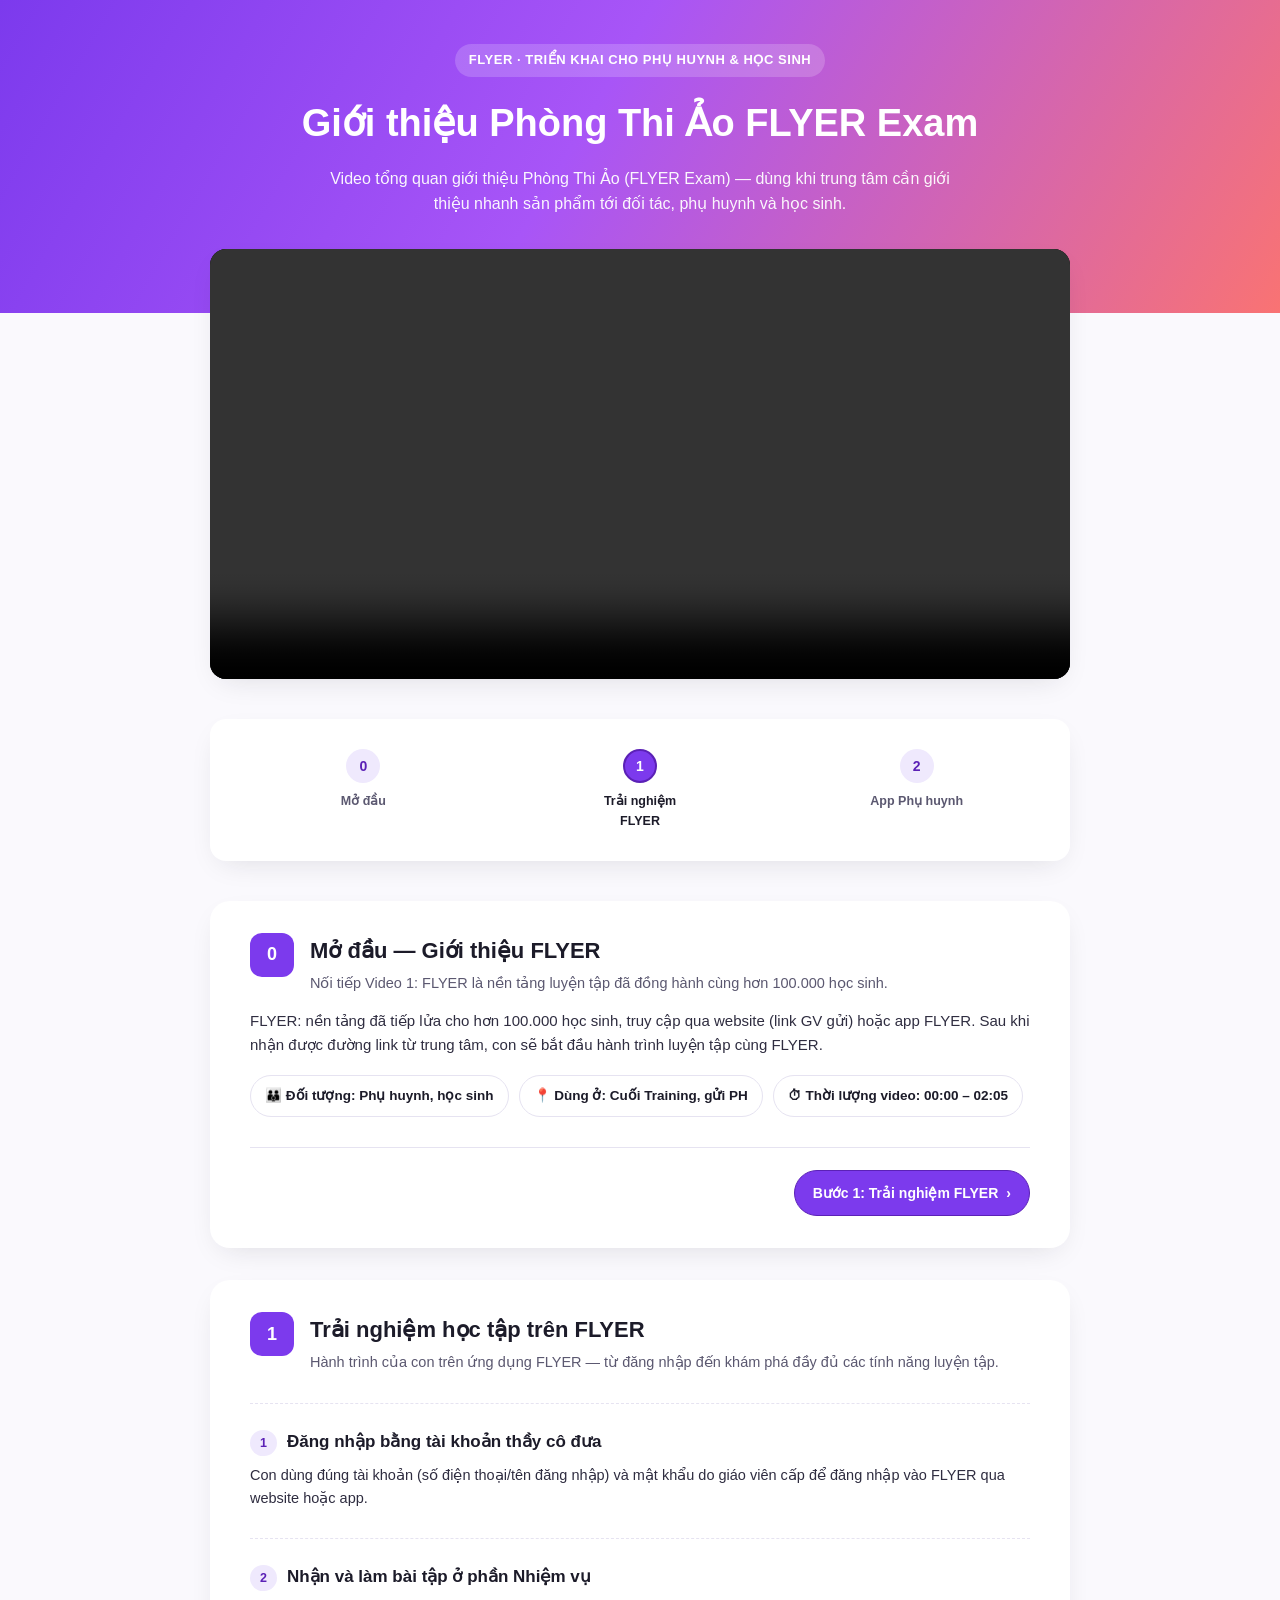
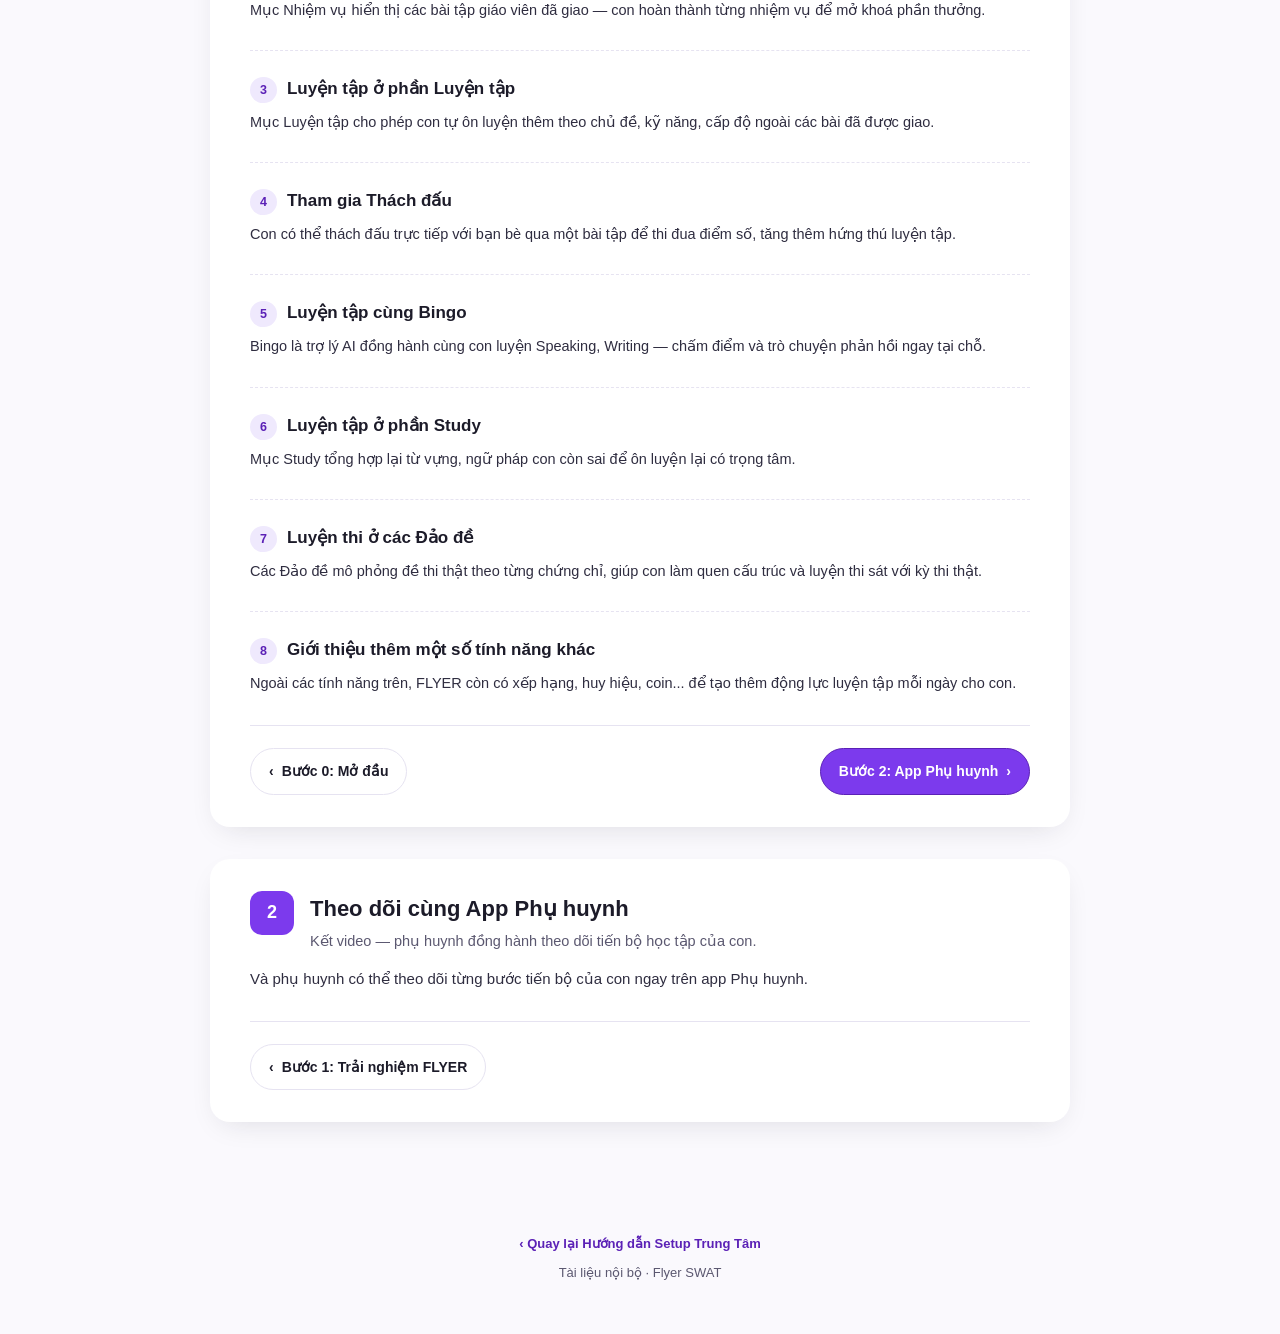
==== flyer_exam/index.html @ c2b0f1a8 "update logo" ====
<!DOCTYPE html>
<html lang="vi">
<head>
<meta charset="UTF-8">
<meta name="viewport" content="width=device-width, initial-scale=1.0">
<title>Triển khai FLYER cho Phụ huynh & Học sinh</title>
<link rel="stylesheet" href="css/style.css">
</head>
<body>

<header class="hero">
  <span class="hero__eyebrow">FLYER · TRIỂN KHAI CHO PHỤ HUYNH &amp; HỌC SINH</span>
  <h1 class="hero__title">Giới thiệu Phòng Thi Ảo FLYER Exam</h1>
  <p class="hero__text">Video tổng quan giới thiệu Phòng Thi Ảo (FLYER Exam) — dùng khi trung tâm cần giới thiệu nhanh sản phẩm tới đối tác, phụ huynh và học sinh.</p>
</header>

<div class="hero-video-wrap">
  <video class="hero__video-player" controls preload="metadata">
    <source src="video/Gio%CC%9B%CC%81i%20thie%CC%A3%CC%82u%20Pho%CC%80ng%20Thi%20A%CC%89o_B2B.mp4" type="video/mp4">
    Trình duyệt của bạn không hỗ trợ phát video này.
  </video>
</div>

<div class="stepper">
  <nav class="stepper__nav" aria-label="Các bước hướng dẫn">
    <a class="stepper__item is-active" href="#mo-dau"><span class="stepper__dot">0</span><span class="stepper__label">Mở đầu</span></a>
    <a class="stepper__item" href="#trai-nghiem-flyer"><span class="stepper__dot">1</span><span class="stepper__label">Trải nghiệm FLYER</span></a>
    <a class="stepper__item" href="#app-phu-huynh"><span class="stepper__dot">2</span><span class="stepper__label">App Phụ huynh</span></a>
  </nav>
</div>

<main>

  <section class="step" id="mo-dau">
    <div class="step__head">
      <div class="step__badge">0</div>
      <div>
        <h2 class="step__title">Mở đầu — Giới thiệu FLYER</h2>
        <p class="step__summary">Nối tiếp Video 1: FLYER là nền tảng luyện tập đã đồng hành cùng hơn 100.000 học sinh.</p>
      </div>
    </div>
    <p class="step__desc">FLYER: nền tảng đã tiếp lửa cho hơn 100.000 học sinh, truy cập qua website (link GV gửi) hoặc app FLYER. Sau khi nhận được đường link từ trung tâm, con sẽ bắt đầu hành trình luyện tập cùng FLYER.</p>

    <div class="step__toolbar">
      <span class="chip">👪 Đối tượng: Phụ huynh, học sinh</span>
      <span class="chip">📍 Dùng ở: Cuối Training, gửi PH</span>
      <span class="chip">⏱ Thời lượng video: 00:00 – 02:05</span>
    </div>

    <nav class="step__nav">
      <a class="step__nav-link step__nav-link--next" href="#trai-nghiem-flyer"><span class="step__nav-label">Bước 1: Trải nghiệm FLYER</span> ›</a>
    </nav>
  </section>

  <section class="step" id="trai-nghiem-flyer">
    <div class="step__head">
      <div class="step__badge">1</div>
      <div>
        <h2 class="step__title">Trải nghiệm học tập trên FLYER</h2>
        <p class="step__summary">Hành trình của con trên ứng dụng FLYER — từ đăng nhập đến khám phá đầy đủ các tính năng luyện tập.</p>
      </div>
    </div>

    <div class="part" id="dang-nhap-tai-khoan">
      <div class="part__head">
        <span class="part__num">1</span>
        <h3 class="part__title">Đăng nhập bằng tài khoản thầy cô đưa</h3>
      </div>
      <p class="part__desc">Con dùng đúng tài khoản (số điện thoại/tên đăng nhập) và mật khẩu do giáo viên cấp để đăng nhập vào FLYER qua website hoặc app.</p>
    </div>

    <div class="part" id="nhiem-vu">
      <div class="part__head">
        <span class="part__num">2</span>
        <h3 class="part__title">Nhận và làm bài tập ở phần Nhiệm vụ</h3>
      </div>
      <p class="part__desc">Mục Nhiệm vụ hiển thị các bài tập giáo viên đã giao — con hoàn thành từng nhiệm vụ để mở khoá phần thưởng.</p>
    </div>

    <div class="part" id="luyen-tap">
      <div class="part__head">
        <span class="part__num">3</span>
        <h3 class="part__title">Luyện tập ở phần Luyện tập</h3>
      </div>
      <p class="part__desc">Mục Luyện tập cho phép con tự ôn luyện thêm theo chủ đề, kỹ năng, cấp độ ngoài các bài đã được giao.</p>
    </div>

    <div class="part" id="thach-dau">
      <div class="part__head">
        <span class="part__num">4</span>
        <h3 class="part__title">Tham gia Thách đấu</h3>
      </div>
      <p class="part__desc">Con có thể thách đấu trực tiếp với bạn bè qua một bài tập để thi đua điểm số, tăng thêm hứng thú luyện tập.</p>
    </div>

    <div class="part" id="bingo">
      <div class="part__head">
        <span class="part__num">5</span>
        <h3 class="part__title">Luyện tập cùng Bingo</h3>
      </div>
      <p class="part__desc">Bingo là trợ lý AI đồng hành cùng con luyện Speaking, Writing — chấm điểm và trò chuyện phản hồi ngay tại chỗ.</p>
    </div>

    <div class="part" id="study">
      <div class="part__head">
        <span class="part__num">6</span>
        <h3 class="part__title">Luyện tập ở phần Study</h3>
      </div>
      <p class="part__desc">Mục Study tổng hợp lại từ vựng, ngữ pháp con còn sai để ôn luyện lại có trọng tâm.</p>
    </div>

    <div class="part" id="dao-de">
      <div class="part__head">
        <span class="part__num">7</span>
        <h3 class="part__title">Luyện thi ở các Đảo đề</h3>
      </div>
      <p class="part__desc">Các Đảo đề mô phỏng đề thi thật theo từng chứng chỉ, giúp con làm quen cấu trúc và luyện thi sát với kỳ thi thật.</p>
    </div>

    <div class="part" id="tinh-nang-khac">
      <div class="part__head">
        <span class="part__num">8</span>
        <h3 class="part__title">Giới thiệu thêm một số tính năng khác</h3>
      </div>
      <p class="part__desc">Ngoài các tính năng trên, FLYER còn có xếp hạng, huy hiệu, coin... để tạo thêm động lực luyện tập mỗi ngày cho con.</p>
    </div>

    <nav class="step__nav">
      <a class="step__nav-link step__nav-link--prev" href="#mo-dau">‹ <span class="step__nav-label">Bước 0: Mở đầu</span></a>
      <a class="step__nav-link step__nav-link--next" href="#app-phu-huynh"><span class="step__nav-label">Bước 2: App Phụ huynh</span> ›</a>
    </nav>
  </section>

  <section class="step" id="app-phu-huynh">
    <div class="step__head">
      <div class="step__badge">2</div>
      <div>
        <h2 class="step__title">Theo dõi cùng App Phụ huynh</h2>
        <p class="step__summary">Kết video — phụ huynh đồng hành theo dõi tiến bộ học tập của con.</p>
      </div>
    </div>
    <p class="step__desc">Và phụ huynh có thể theo dõi từng bước tiến bộ của con ngay trên app Phụ huynh.</p>

    <nav class="step__nav">
      <a class="step__nav-link step__nav-link--prev" href="#trai-nghiem-flyer">‹ <span class="step__nav-label">Bước 1: Trải nghiệm FLYER</span></a>
    </nav>
  </section>

</main>

<footer class="site-footer">
  <a class="site-footer__link" href="../index.html">‹ Quay lại Hướng dẫn Setup Trung Tâm</a>
  <span>Tài liệu nội bộ · Flyer SWAT</span>
</footer>

<script>
(function () {
  "use strict";
  var stepperItems = Array.prototype.slice.call(document.querySelectorAll('.stepper__item'));
  var sections = Array.prototype.slice.call(document.querySelectorAll('.step'));
  var io = new IntersectionObserver(function (entries) {
    entries.forEach(function (entry) {
      if (entry.isIntersecting) {
        var id = entry.target.id;
        stepperItems.forEach(function (item) {
          item.classList.toggle('is-active', item.getAttribute('href') === '#' + id);
        });
      }
    });
  }, { rootMargin: '-30% 0px -60% 0px' });
  sections.forEach(function (s) { io.observe(s); });
})();
</script>

</body>
</html>
---- flyer_exam/css/style.css ----
:root{
  --ink:#1c1b29;
  --ink-soft:#5b5870;
  --line:#e6e3f1;
  --bg:#faf9fd;
  --card:#ffffff;
  --accent:#7c3aed;
  --accent-soft:#efe9fd;
  --accent-dark:#5b21b6;
  --radius:16px;
  --shadow:0 10px 30px -12px rgba(28,27,41,.15);
  font-family:'Segoe UI',-apple-system,BlinkMacSystemFont,Roboto,Helvetica,Arial,sans-serif;
}
*{box-sizing:border-box;}
html{scroll-behavior:smooth;}
body{
  margin:0;
  background:var(--bg);
  color:var(--ink);
  line-height:1.6;
}
a{color:var(--accent-dark);}

/* ================= Component: hero ================= */
.hero{
  background:linear-gradient(120deg,#7c3aed 0%,#a855f7 45%,#f97373 100%);
  color:#fff;
  padding:44px 24px 96px;
  text-align:center;
}
.hero__eyebrow{
  display:inline-block;
  background:rgba(255,255,255,.18);
  padding:6px 14px;
  border-radius:999px;
  font-size:13px;
  font-weight:600;
  letter-spacing:.04em;
  margin-bottom:16px;
}
.hero__title{
  font-size:clamp(24px,4vw,38px);
  margin:0 0 12px;
  font-weight:800;
}
.hero__text{
  max-width:640px;
  margin:0 auto;
  font-size:16px;
  opacity:.95;
}
.hero-video-wrap{
  max-width:900px;
  margin:-64px auto 40px;
  padding:0 20px;
}
.hero__video-player{
  display:block;
  width:100%;
  max-height:520px;
  border-radius:16px;
  background:#000;
  box-shadow:var(--shadow);
}

/* ================= Component: stepper ================= */
.stepper{
  max-width:900px;
  margin:0 auto 40px;
  padding:0 20px;
}
.stepper__nav{
  background:var(--card);
  border-radius:var(--radius);
  box-shadow:var(--shadow);
  padding:22px 18px;
  display:flex;
  flex-wrap:wrap;
  gap:6px;
  justify-content:space-between;
}
.stepper__item{
  flex:1 1 0;
  min-width:96px;
  display:flex;
  flex-direction:column;
  align-items:center;
  gap:8px;
  text-align:center;
  text-decoration:none;
  padding:8px 4px;
  border-radius:12px;
  color:var(--ink-soft);
  transition:background .15s;
}
.stepper__item:hover{background:var(--accent-soft);}
.stepper__dot{
  width:34px;height:34px;
  border-radius:50%;
  background:var(--accent-soft);
  color:var(--accent-dark);
  display:flex;align-items:center;justify-content:center;
  font-weight:700;
  font-size:14px;
  border:2px solid transparent;
  transition:.2s;
}
.stepper__item.is-active .stepper__dot{
  background:var(--accent);
  color:#fff;
  border-color:var(--accent-dark);
}
.stepper__label{
  font-size:12.5px;
  font-weight:600;
  max-width:110px;
}
.stepper__item.is-active .stepper__label{color:var(--ink);}

/* ================= Layout: main ================= */
main{max-width:900px;margin:0 auto;padding:0 20px 80px;}

/* ================= Component: step ================= */
.step{
  background:var(--card);
  border-radius:20px;
  box-shadow:var(--shadow);
  padding:32px clamp(18px,4vw,40px);
  margin-bottom:32px;
  scroll-margin-top:24px;
}
.step__head{
  display:flex;
  gap:16px;
  align-items:flex-start;
  margin-bottom:14px;
}
.step__badge{
  flex:none;
  width:44px;height:44px;
  border-radius:12px;
  background:var(--accent);
  color:#fff;
  display:flex;align-items:center;justify-content:center;
  font-weight:800;
  font-size:18px;
}
.step__title{margin:0 0 4px;font-size:22px;}
.step__summary{margin:0;color:var(--ink-soft);font-size:14.5px;}
.step__desc{font-size:15px;color:#2f2d40;margin:14px 0 18px;}
.step__desc strong{color:var(--accent-dark);}

.step__toolbar{
  display:flex;flex-wrap:wrap;gap:10px;margin-bottom:22px;
}

/* ================= Component: chip ================= */
.chip{
  display:inline-flex;align-items:center;gap:6px;
  padding:9px 14px;
  border-radius:999px;
  font-size:13.5px;
  font-weight:600;
  border:1.5px solid var(--line);
  background:#fff;
  color:var(--ink);
}

/* ================= Component: part (sub-section within a step) ================= */
.part{
  margin-top:28px;
  padding-top:24px;
  border-top:1px dashed var(--line);
  scroll-margin-top:24px;
}
.part:first-of-type{
  margin-top:22px;
  padding-top:0;
  border-top:none;
}
.part__head{
  display:flex;
  align-items:baseline;
  gap:10px;
  margin-bottom:6px;
}
.part__num{
  flex:none;
  font-weight:800;
  font-size:12.5px;
  color:var(--accent-dark);
  background:var(--accent-soft);
  padding:3px 10px;
  border-radius:999px;
}
.part__title{margin:0;font-size:17px;}
.part__desc{font-size:14.5px;color:#2f2d40;margin:8px 0 14px;}
.part__desc strong{color:var(--accent-dark);}

/* ================= Element: step__nav (prev/next) ================= */
.step__nav{
  display:flex;
  flex-wrap:wrap;
  justify-content:space-between;
  align-items:center;
  gap:12px;
  margin-top:30px;
  padding-top:22px;
  border-top:1px solid var(--line);
}
.step__nav-link{
  display:inline-flex;
  align-items:center;
  gap:8px;
  max-width:100%;
  padding:11px 18px;
  border-radius:999px;
  border:1.5px solid var(--line);
  background:#fff;
  color:var(--ink);
  font-weight:700;
  font-size:14px;
  text-decoration:none;
  transition:.15s;
}
.step__nav-label{
  overflow:hidden;
  text-overflow:ellipsis;
  white-space:nowrap;
  max-width:220px;
}
.step__nav-link:hover{background:var(--accent-soft);border-color:var(--accent);}
.step__nav-link--next{background:var(--accent);color:#fff;border-color:var(--accent-dark);margin-left:auto;}
.step__nav-link--next:hover{background:var(--accent-dark);}

@media (max-width:640px){
  .step__nav-label{max-width:140px;}
  .stepper__label{display:none;}
  .stepper__nav{gap:2px;}
}

/* ================= Component: site-footer ================= */
.site-footer{
  display:flex;
  flex-direction:column;
  align-items:center;
  gap:8px;
  text-align:center;
  padding:0 20px 50px;
  color:var(--ink-soft);
  font-size:13px;
}
.site-footer__link{
  font-weight:600;
  text-decoration:none;
}
.site-footer__link:hover{text-decoration:underline;}
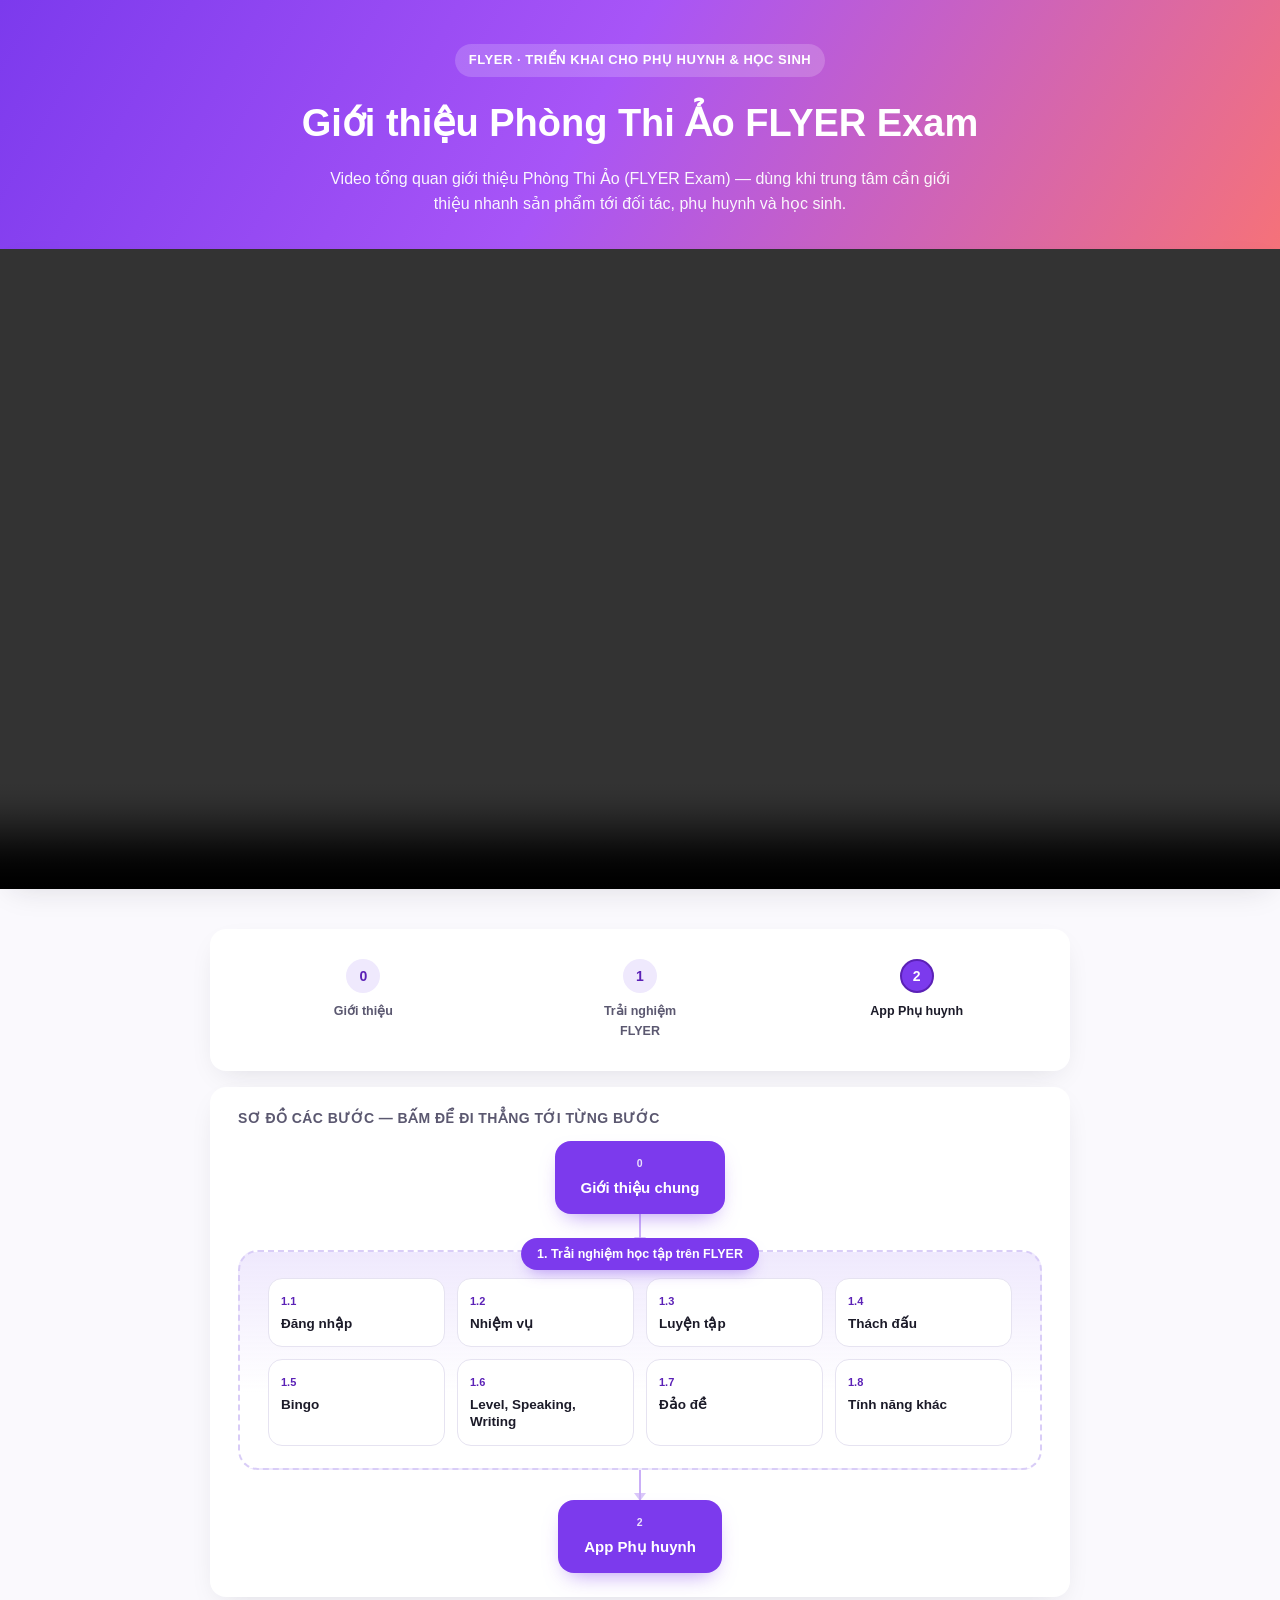
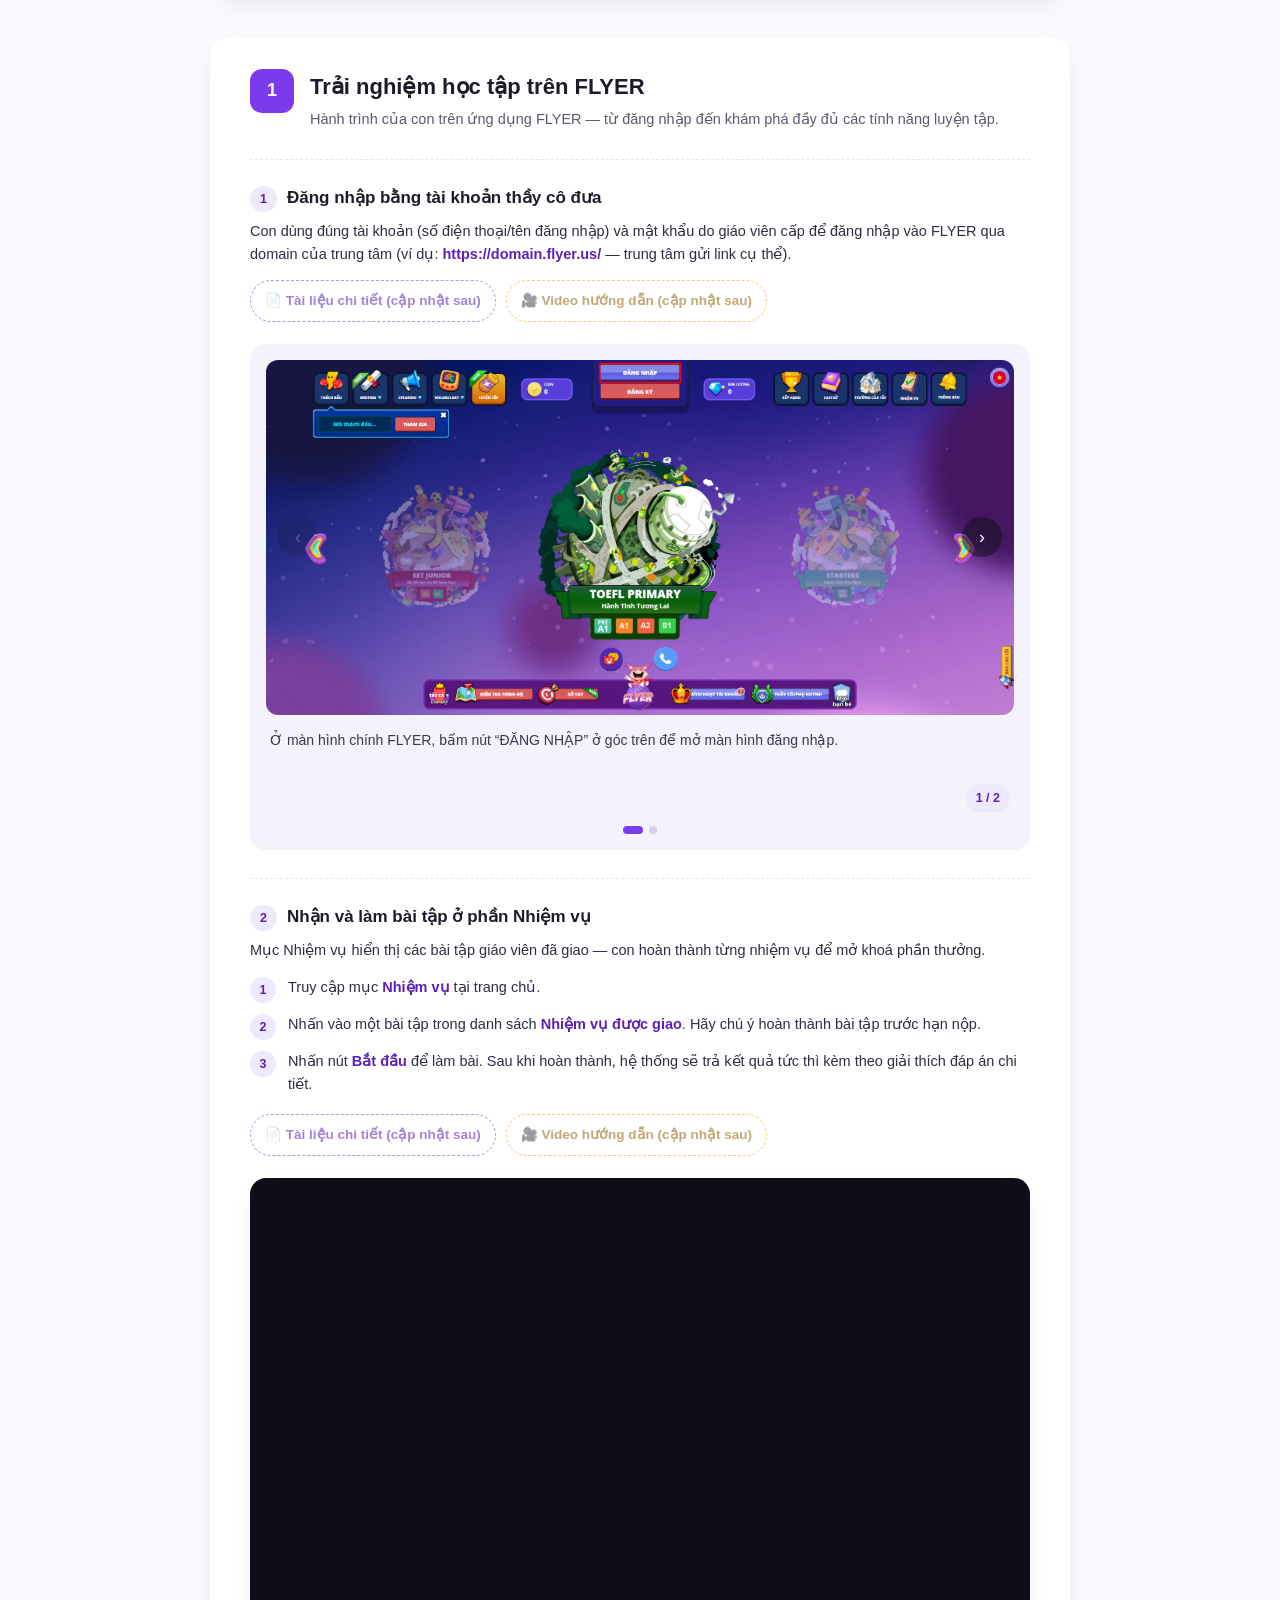
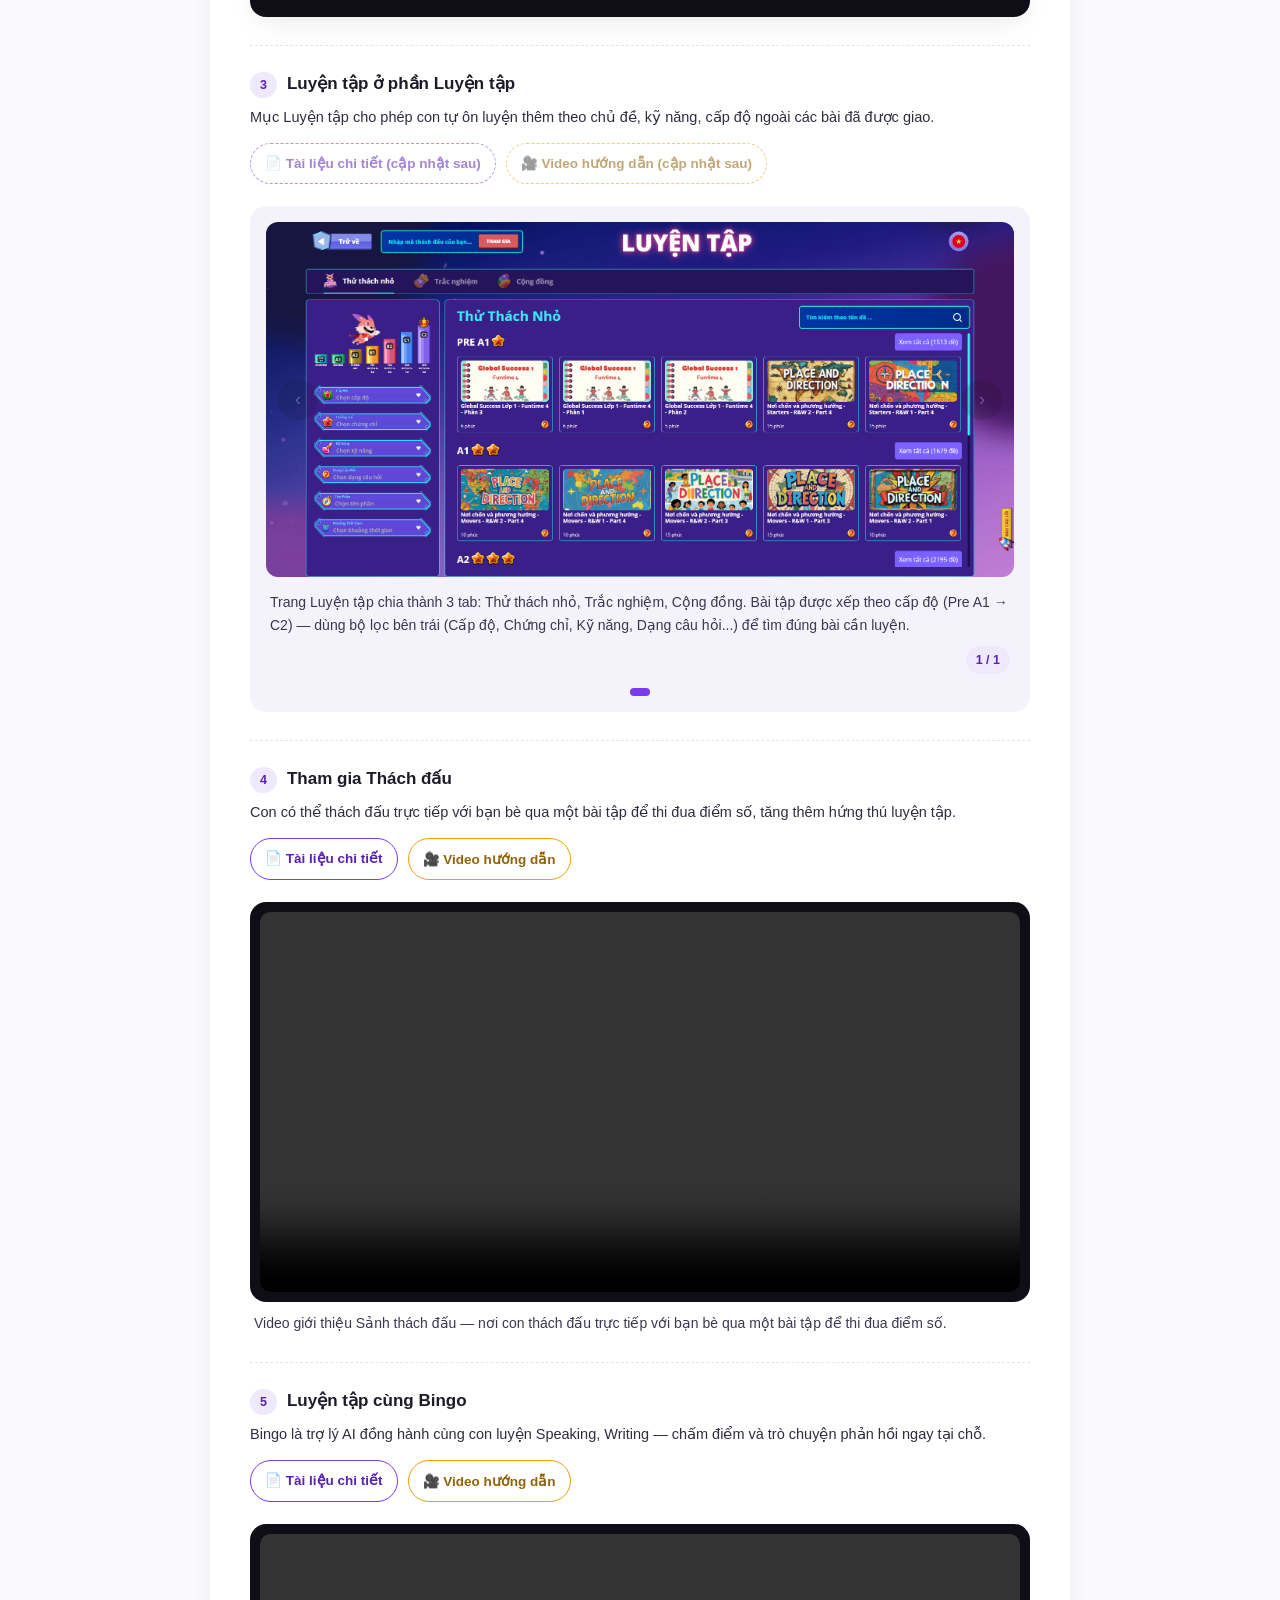
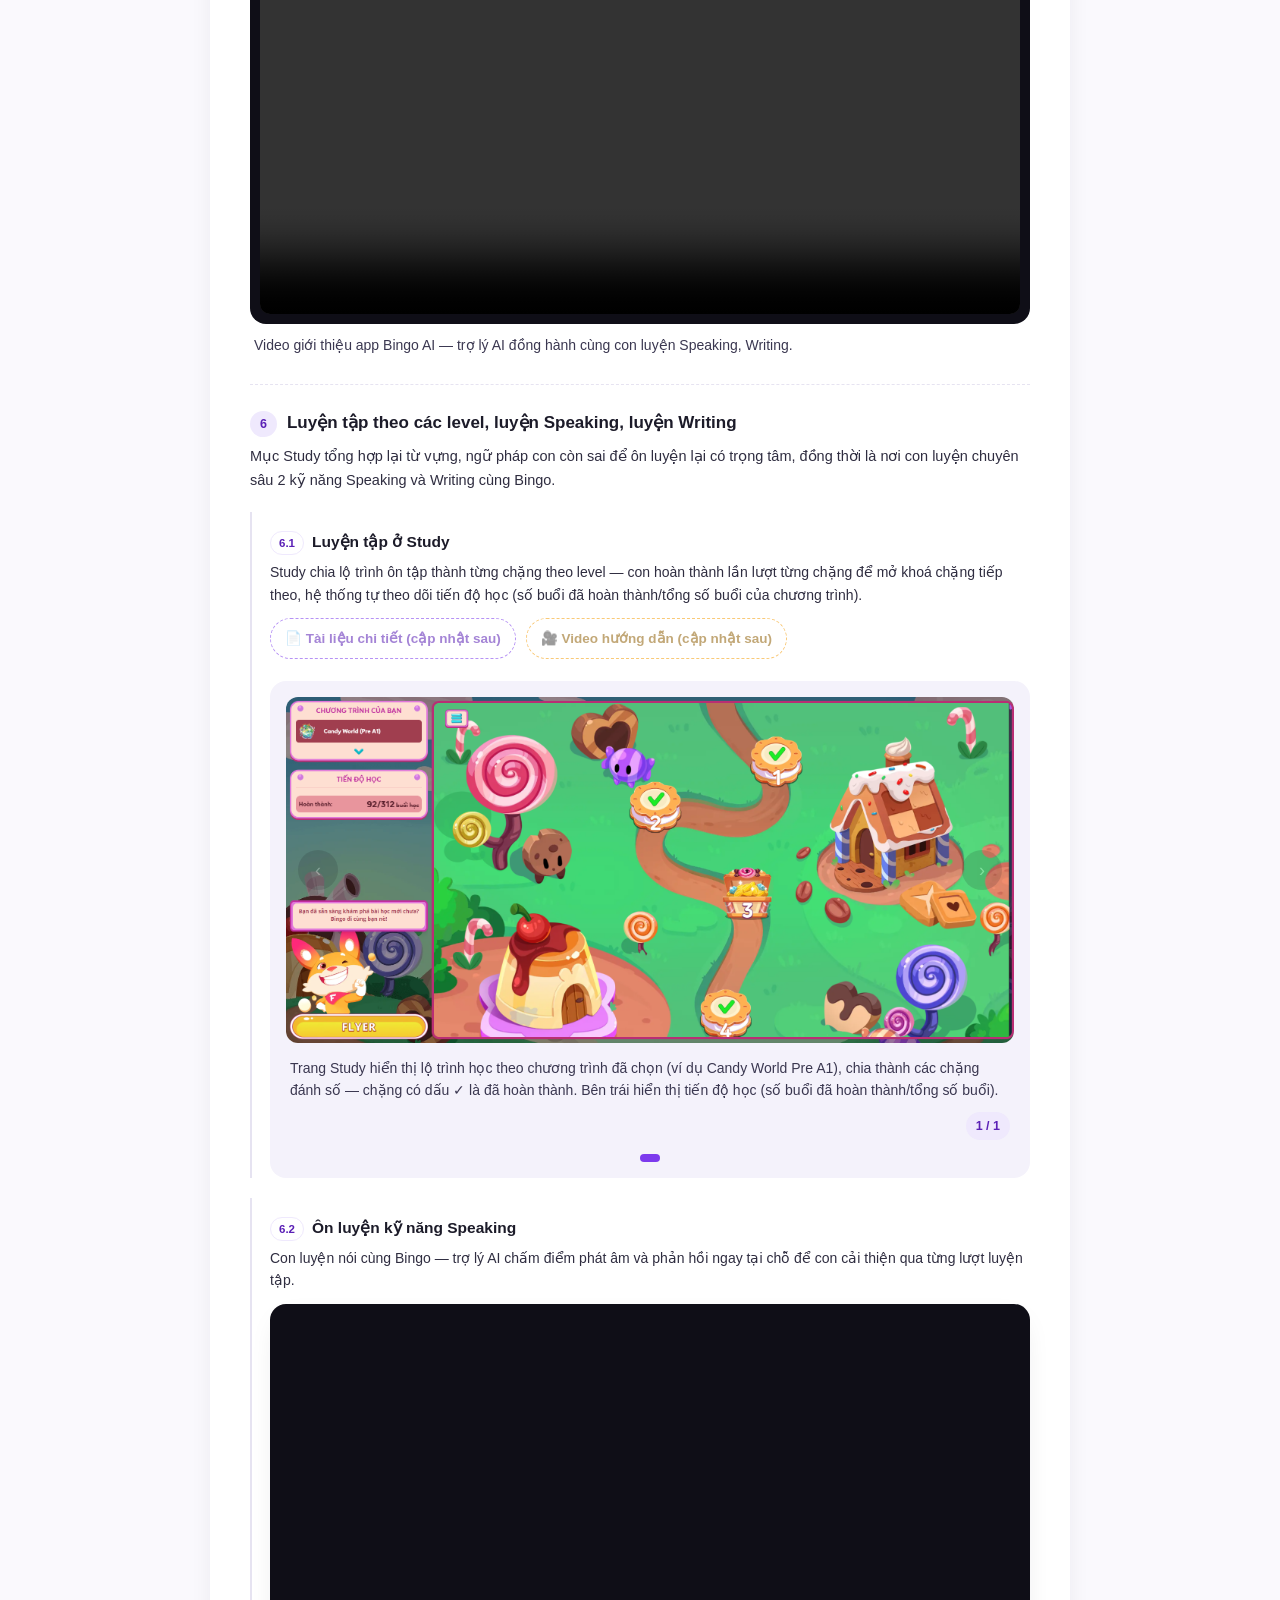
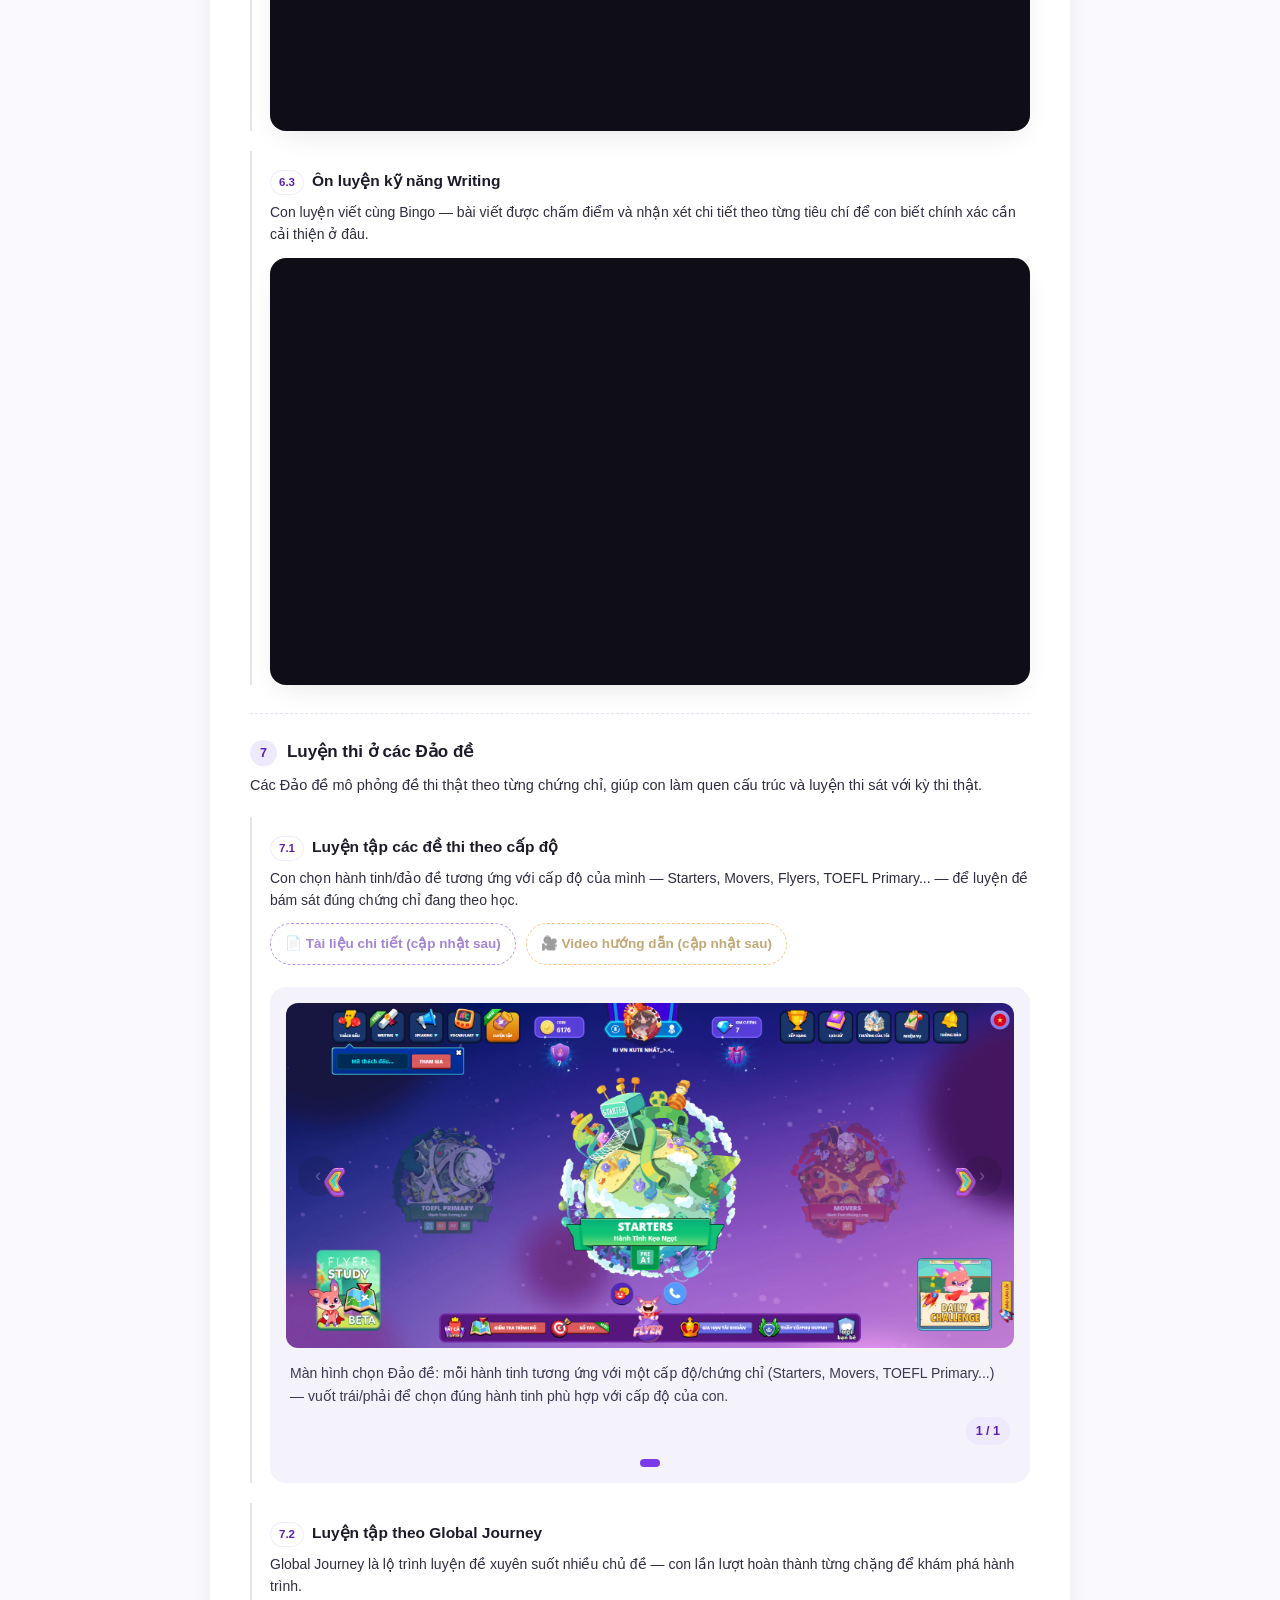
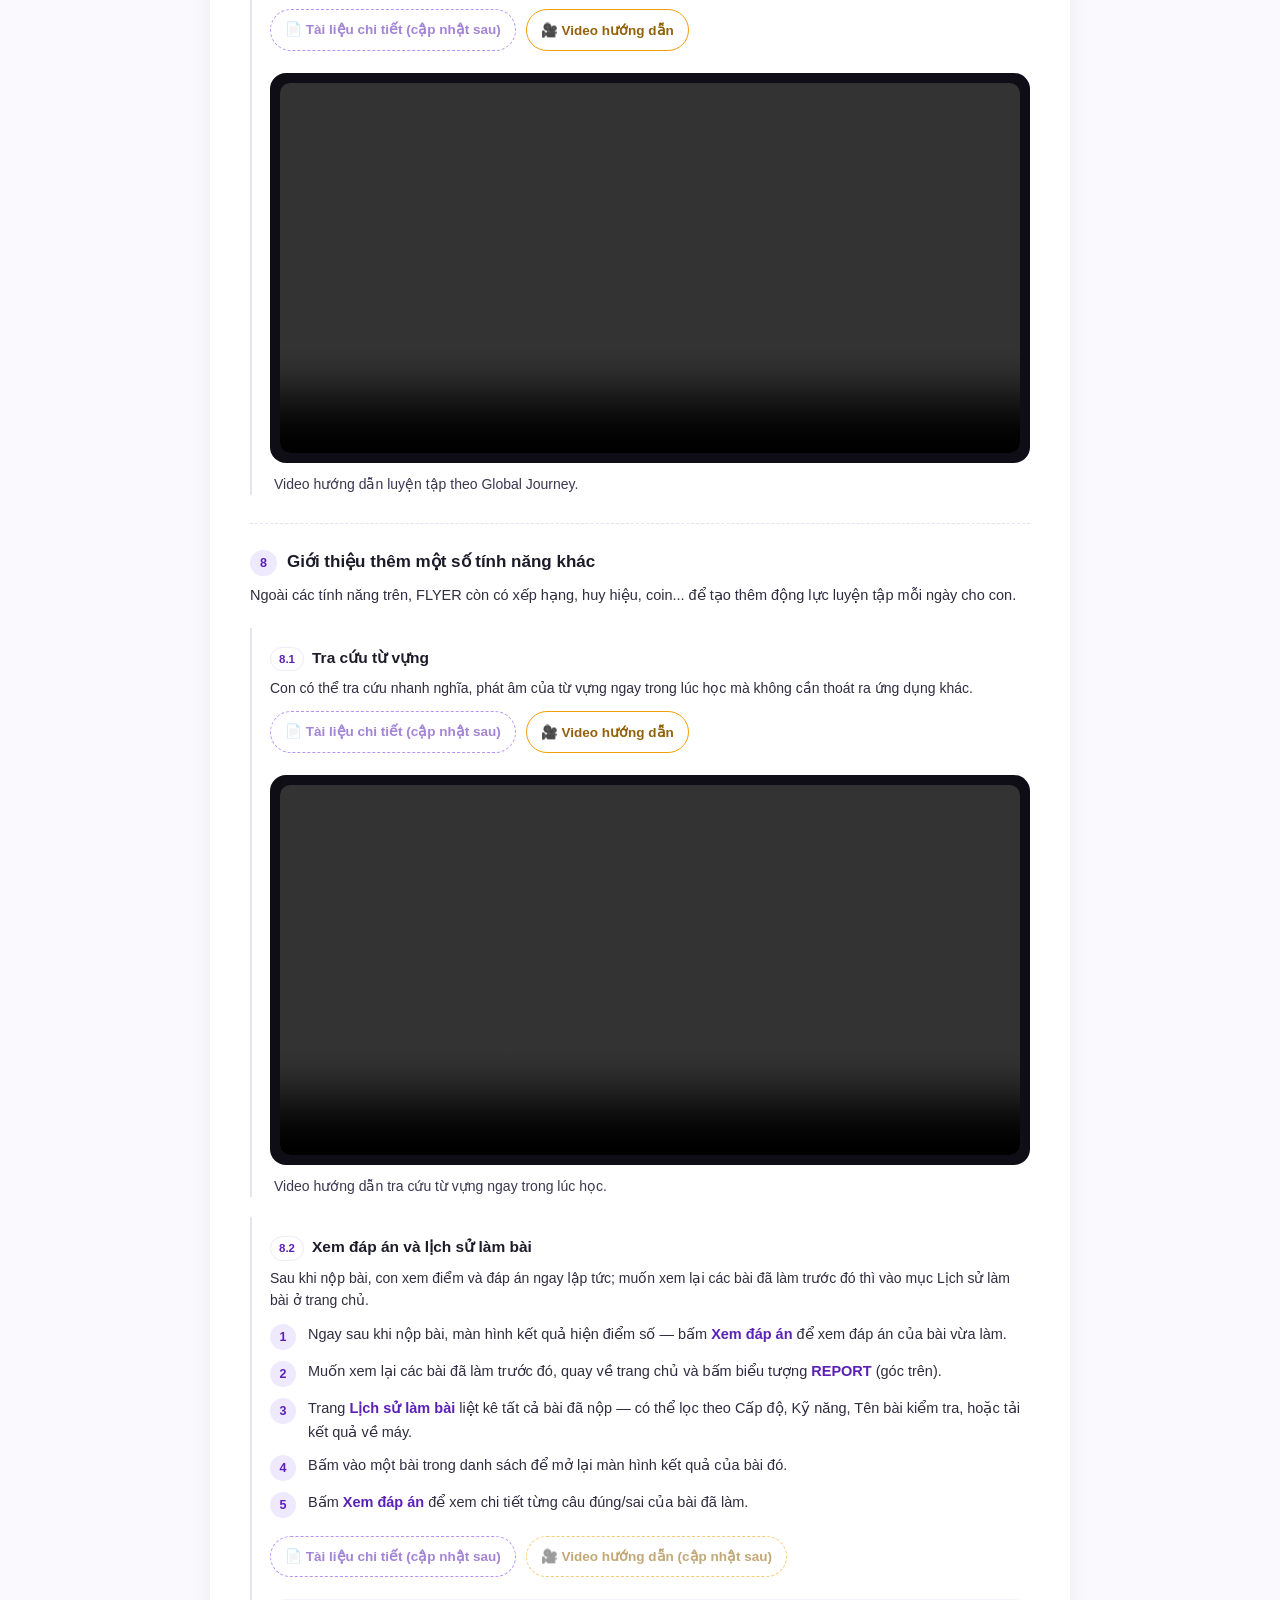
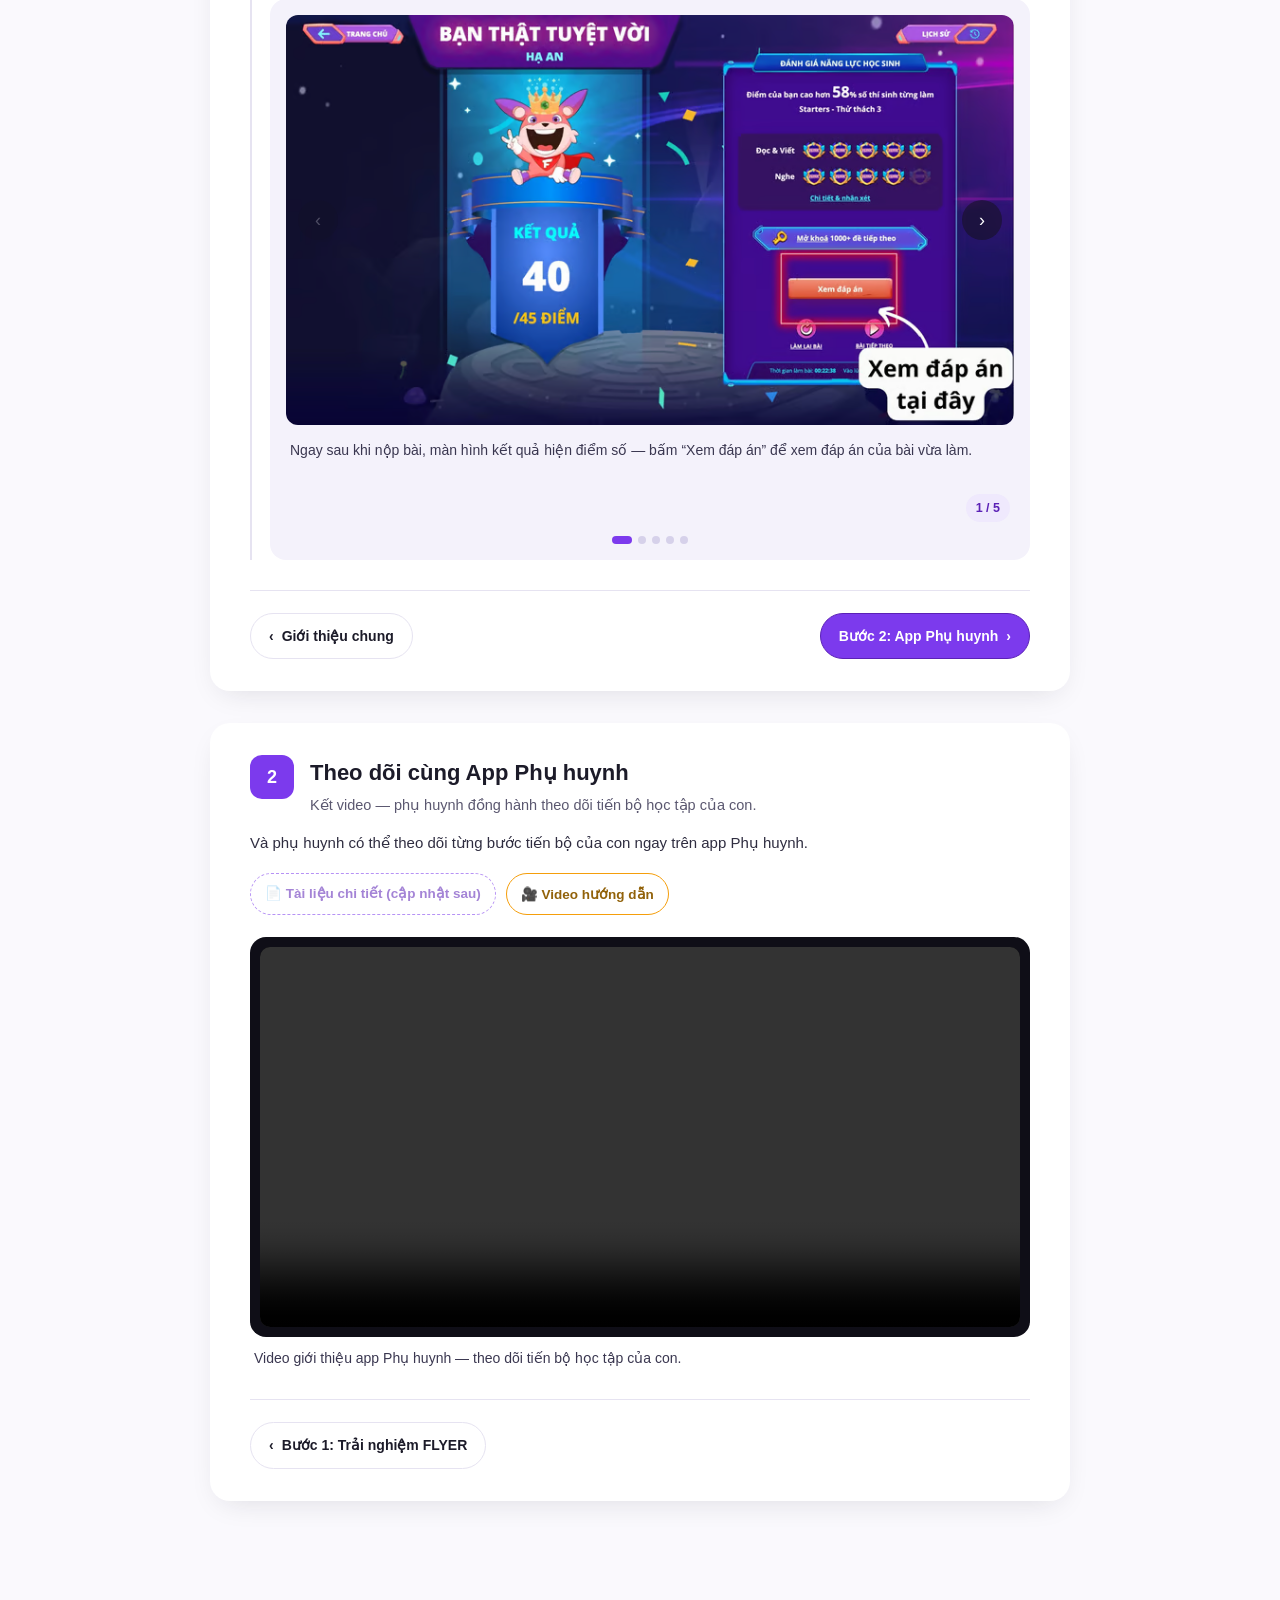
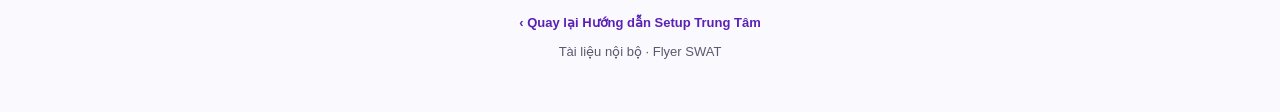
==== commit 9a70dbfb: "update flyer exam" ====
--- a/flyer_exam/index.html
+++ b/flyer_exam/index.html
@@ -14,7 +14,7 @@
   <p class="hero__text">Video tổng quan giới thiệu Phòng Thi Ảo (FLYER Exam) — dùng khi trung tâm cần giới thiệu nhanh sản phẩm tới đối tác, phụ huynh và học sinh.</p>
 </header>
 
-<div class="hero-video-wrap">
+<div class="hero-video-wrap" id="gioi-thieu">
   <video class="hero__video-player" controls preload="metadata">
     <source src="video/Gio%CC%9B%CC%81i%20thie%CC%A3%CC%82u%20Pho%CC%80ng%20Thi%20A%CC%89o_B2B.mp4" type="video/mp4">
     Trình duyệt của bạn không hỗ trợ phát video này.
@@ -23,34 +23,45 @@
 
 <div class="stepper">
   <nav class="stepper__nav" aria-label="Các bước hướng dẫn">
-    <a class="stepper__item is-active" href="#mo-dau"><span class="stepper__dot">0</span><span class="stepper__label">Mở đầu</span></a>
+    <a class="stepper__item is-active" href="#gioi-thieu"><span class="stepper__dot">0</span><span class="stepper__label">Giới thiệu</span></a>
     <a class="stepper__item" href="#trai-nghiem-flyer"><span class="stepper__dot">1</span><span class="stepper__label">Trải nghiệm FLYER</span></a>
     <a class="stepper__item" href="#app-phu-huynh"><span class="stepper__dot">2</span><span class="stepper__label">App Phụ huynh</span></a>
   </nav>
+
+  <div class="toc">
+    <h2 class="toc__title">Sơ đồ các bước — bấm để đi thẳng tới từng bước</h2>
+
+    <div class="diagram">
+      <a class="diagram__node" href="#gioi-thieu">
+        <span class="diagram__num">0</span>
+        <span class="diagram__label">Giới thiệu chung</span>
+      </a>
+      <span class="diagram__connector" aria-hidden="true"></span>
+
+      <div class="diagram__group">
+        <span class="diagram__group-label">1. Trải nghiệm học tập trên FLYER</span>
+        <div class="diagram__grid">
+          <a class="diagram__card" href="#dang-nhap-tai-khoan"><span class="diagram__card-num">1.1</span><span class="diagram__card-label">Đăng nhập</span></a>
+          <a class="diagram__card" href="#nhiem-vu"><span class="diagram__card-num">1.2</span><span class="diagram__card-label">Nhiệm vụ</span></a>
+          <a class="diagram__card" href="#luyen-tap"><span class="diagram__card-num">1.3</span><span class="diagram__card-label">Luyện tập</span></a>
+          <a class="diagram__card" href="#thach-dau"><span class="diagram__card-num">1.4</span><span class="diagram__card-label">Thách đấu</span></a>
+          <a class="diagram__card" href="#bingo"><span class="diagram__card-num">1.5</span><span class="diagram__card-label">Bingo</span></a>
+          <a class="diagram__card" href="#study"><span class="diagram__card-num">1.6</span><span class="diagram__card-label">Level, Speaking, Writing</span></a>
+          <a class="diagram__card" href="#dao-de"><span class="diagram__card-num">1.7</span><span class="diagram__card-label">Đảo đề</span></a>
+          <a class="diagram__card" href="#tinh-nang-khac"><span class="diagram__card-num">1.8</span><span class="diagram__card-label">Tính năng khác</span></a>
+        </div>
+      </div>
+
+      <span class="diagram__connector" aria-hidden="true"></span>
+      <a class="diagram__node" href="#app-phu-huynh">
+        <span class="diagram__num">2</span>
+        <span class="diagram__label">App Phụ huynh</span>
+      </a>
+    </div>
+  </div>
 </div>
 
 <main>
-
-  <section class="step" id="mo-dau">
-    <div class="step__head">
-      <div class="step__badge">0</div>
-      <div>
-        <h2 class="step__title">Mở đầu — Giới thiệu FLYER</h2>
-        <p class="step__summary">Nối tiếp Video 1: FLYER là nền tảng luyện tập đã đồng hành cùng hơn 100.000 học sinh.</p>
-      </div>
-    </div>
-    <p class="step__desc">FLYER: nền tảng đã tiếp lửa cho hơn 100.000 học sinh, truy cập qua website (link GV gửi) hoặc app FLYER. Sau khi nhận được đường link từ trung tâm, con sẽ bắt đầu hành trình luyện tập cùng FLYER.</p>
-
-    <div class="step__toolbar">
-      <span class="chip">👪 Đối tượng: Phụ huynh, học sinh</span>
-      <span class="chip">📍 Dùng ở: Cuối Training, gửi PH</span>
-      <span class="chip">⏱ Thời lượng video: 00:00 – 02:05</span>
-    </div>
-
-    <nav class="step__nav">
-      <a class="step__nav-link step__nav-link--next" href="#trai-nghiem-flyer"><span class="step__nav-label">Bước 1: Trải nghiệm FLYER</span> ›</a>
-    </nav>
-  </section>
 
   <section class="step" id="trai-nghiem-flyer">
     <div class="step__head">
@@ -66,7 +77,39 @@
         <span class="part__num">1</span>
         <h3 class="part__title">Đăng nhập bằng tài khoản thầy cô đưa</h3>
       </div>
-      <p class="part__desc">Con dùng đúng tài khoản (số điện thoại/tên đăng nhập) và mật khẩu do giáo viên cấp để đăng nhập vào FLYER qua website hoặc app.</p>
+      <p class="part__desc">Con dùng đúng tài khoản (số điện thoại/tên đăng nhập) và mật khẩu do giáo viên cấp để đăng nhập vào FLYER qua domain của trung tâm (ví dụ: <strong>https://domain.flyer.us/</strong> — trung tâm gửi link cụ thể).</p>
+
+      <div class="step__toolbar">
+        <span class="chip chip--doc chip--disabled">📄 Tài liệu chi tiết (cập nhật sau)</span>
+        <span class="chip chip--video chip--disabled">🎥 Video hướng dẫn (cập nhật sau)</span>
+      </div>
+
+      <div class="carousel" data-carousel>
+        <div class="carousel__frame">
+          <button class="carousel__nav carousel__nav--prev" type="button" aria-label="Ảnh trước"></button>
+          <div class="carousel__slides">
+            <figure class="carousel__slide is-active">
+              <img class="carousel__img" src="img/1.login.png" alt="Ở màn hình chính FLYER, bấm nút “ĐĂNG NHẬP” ở góc trên để mở màn hình đăng nhập.">
+            </figure>
+            <figure class="carousel__slide">
+              <img class="carousel__img" src="img/1.1login_account.png" alt="Nhập đúng Số điện thoại/Tên đăng nhập và Mật khẩu do trung tâm cấp, sau đó bấm “ĐĂNG NHẬP” để vào hệ thống.">
+            </figure>
+          </div>
+          <span class="carousel__zoom-hint">🔍 Bấm để xem ảnh lớn</span>
+          <button class="carousel__nav carousel__nav--next" type="button" aria-label="Ảnh sau"></button>
+        </div>
+        <div class="carousel__captions">
+          <p class="carousel__caption is-active">Ở màn hình chính FLYER, bấm nút “ĐĂNG NHẬP” ở góc trên để mở màn hình đăng nhập.</p>
+          <p class="carousel__caption">Nhập đúng Số điện thoại/Tên đăng nhập và Mật khẩu do trung tâm cấp, sau đó bấm “ĐĂNG NHẬP” để vào hệ thống.</p>
+        </div>
+        <div class="carousel__footer">
+          <span class="carousel__counter">1 / 2</span>
+        </div>
+        <div class="carousel__dots">
+          <button class="carousel__dot is-active" type="button" aria-label="Ảnh 1"></button>
+          <button class="carousel__dot" type="button" aria-label="Ảnh 2"></button>
+        </div>
+      </div>
     </div>
 
     <div class="part" id="nhiem-vu">
@@ -75,6 +118,21 @@
         <h3 class="part__title">Nhận và làm bài tập ở phần Nhiệm vụ</h3>
       </div>
       <p class="part__desc">Mục Nhiệm vụ hiển thị các bài tập giáo viên đã giao — con hoàn thành từng nhiệm vụ để mở khoá phần thưởng.</p>
+
+      <ol class="mini-steps">
+        <li><span class="mini-steps__num">1</span><span>Truy cập mục <strong>Nhiệm vụ</strong> tại trang chủ.</span></li>
+        <li><span class="mini-steps__num">2</span><span>Nhấn vào một bài tập trong danh sách <strong>Nhiệm vụ được giao</strong>. Hãy chú ý hoàn thành bài tập trước hạn nộp.</span></li>
+        <li><span class="mini-steps__num">3</span><span>Nhấn nút <strong>Bắt đầu</strong> để làm bài. Sau khi hoàn thành, hệ thống sẽ trả kết quả tức thì kèm theo giải thích đáp án chi tiết.</span></li>
+      </ol>
+
+      <div class="step__toolbar">
+        <span class="chip chip--doc chip--disabled">📄 Tài liệu chi tiết (cập nhật sau)</span>
+        <span class="chip chip--video chip--disabled">🎥 Video hướng dẫn (cập nhật sau)</span>
+      </div>
+
+      <div class="canva-embed">
+        <iframe src="https://iframely.net/o7UInUp9" allowfullscreen="" allow="fullscreen *;"></iframe>
+      </div>
     </div>
 
     <div class="part" id="luyen-tap">
@@ -83,6 +141,33 @@
         <h3 class="part__title">Luyện tập ở phần Luyện tập</h3>
       </div>
       <p class="part__desc">Mục Luyện tập cho phép con tự ôn luyện thêm theo chủ đề, kỹ năng, cấp độ ngoài các bài đã được giao.</p>
+
+      <div class="step__toolbar">
+        <span class="chip chip--doc chip--disabled">📄 Tài liệu chi tiết (cập nhật sau)</span>
+        <span class="chip chip--video chip--disabled">🎥 Video hướng dẫn (cập nhật sau)</span>
+      </div>
+
+      <div class="carousel" data-carousel>
+        <div class="carousel__frame">
+          <button class="carousel__nav carousel__nav--prev" type="button" aria-label="Ảnh trước"></button>
+          <div class="carousel__slides">
+            <figure class="carousel__slide is-active">
+              <img class="carousel__img" src="img/3luyentap.png" alt="Trang Luyện tập chia thành 3 tab: Thử thách nhỏ, Trắc nghiệm, Cộng đồng. Bài tập được xếp theo cấp độ (Pre A1 → C2) — dùng bộ lọc bên trái (Cấp độ, Chứng chỉ, Kỹ năng, Dạng câu hỏi...) để tìm đúng bài cần luyện.">
+            </figure>
+          </div>
+          <span class="carousel__zoom-hint">🔍 Bấm để xem ảnh lớn</span>
+          <button class="carousel__nav carousel__nav--next" type="button" aria-label="Ảnh sau"></button>
+        </div>
+        <div class="carousel__captions">
+          <p class="carousel__caption is-active">Trang Luyện tập chia thành 3 tab: Thử thách nhỏ, Trắc nghiệm, Cộng đồng. Bài tập được xếp theo cấp độ (Pre A1 → C2) — dùng bộ lọc bên trái (Cấp độ, Chứng chỉ, Kỹ năng, Dạng câu hỏi...) để tìm đúng bài cần luyện.</p>
+        </div>
+        <div class="carousel__footer">
+          <span class="carousel__counter">1 / 1</span>
+        </div>
+        <div class="carousel__dots">
+          <button class="carousel__dot is-active" type="button" aria-label="Ảnh 1"></button>
+        </div>
+      </div>
     </div>
 
     <div class="part" id="thach-dau">
@@ -91,6 +176,19 @@
         <h3 class="part__title">Tham gia Thách đấu</h3>
       </div>
       <p class="part__desc">Con có thể thách đấu trực tiếp với bạn bè qua một bài tập để thi đua điểm số, tăng thêm hứng thú luyện tập.</p>
+
+      <div class="step__toolbar">
+        <a href="https://help.flyer.vn/danh-cho-hoc-sinh/thach-dau" target="_blank" class="chip chip--doc" >📄 Tài liệu chi tiết</a>
+        <button type="button" class="chip chip--video" data-video-src="video/S%E1%BA%A3nh%20th%C3%A1ch%20%C4%91%E1%BA%A5u.mp4">🎥 Video hướng dẫn</button>
+      </div>
+
+      <div class="video-embed">
+        <video class="video-embed__player" controls preload="metadata">
+          <source src="video/S%E1%BA%A3nh%20th%C3%A1ch%20%C4%91%E1%BA%A5u.mp4" type="video/mp4">
+          Trình duyệt của bạn không hỗ trợ phát video này.
+        </video>
+      </div>
+      <p class="video-embed__caption">Video giới thiệu Sảnh thách đấu — nơi con thách đấu trực tiếp với bạn bè qua một bài tập để thi đua điểm số.</p>
     </div>
 
     <div class="part" id="bingo">
@@ -99,14 +197,86 @@
         <h3 class="part__title">Luyện tập cùng Bingo</h3>
       </div>
       <p class="part__desc">Bingo là trợ lý AI đồng hành cùng con luyện Speaking, Writing — chấm điểm và trò chuyện phản hồi ngay tại chỗ.</p>
+
+      <div class="step__toolbar">
+        <a href="https://help.flyer.vn/danh-cho-hoc-sinh/tro-chuyen-voi-bingo-ai" target="_blank" class="chip chip--doc" >📄 Tài liệu chi tiết</a>
+        <button type="button" class="chip chip--video" data-video-src="video/app_bingo_ai.mp4">🎥 Video hướng dẫn</button>
+      </div>
+
+      <div class="video-embed">
+        <video class="video-embed__player" controls preload="metadata">
+          <source src="video/app_bingo_ai.mp4" type="video/mp4">
+          Trình duyệt của bạn không hỗ trợ phát video này.
+        </video>
+      </div>
+      <p class="video-embed__caption">Video giới thiệu app Bingo AI — trợ lý AI đồng hành cùng con luyện Speaking, Writing.</p>
     </div>
 
     <div class="part" id="study">
       <div class="part__head">
         <span class="part__num">6</span>
-        <h3 class="part__title">Luyện tập ở phần Study</h3>
-      </div>
-      <p class="part__desc">Mục Study tổng hợp lại từ vựng, ngữ pháp con còn sai để ôn luyện lại có trọng tâm.</p>
+        <h3 class="part__title">Luyện tập theo các level, luyện Speaking, luyện Writing</h3>
+      </div>
+      <p class="part__desc">Mục Study tổng hợp lại từ vựng, ngữ pháp con còn sai để ôn luyện lại có trọng tâm, đồng thời là nơi con luyện chuyên sâu 2 kỹ năng Speaking và Writing cùng Bingo.</p>
+
+      <div class="subpart" id="luyen-tap-o-study">
+        <div class="subpart__head">
+          <span class="subpart__num">6.1</span>
+          <h4 class="subpart__title">Luyện tập ở Study</h4>
+        </div>
+        <p class="subpart__desc">Study chia lộ trình ôn tập thành từng chặng theo level — con hoàn thành lần lượt từng chặng để mở khoá chặng tiếp theo, hệ thống tự theo dõi tiến độ học (số buổi đã hoàn thành/tổng số buổi của chương trình).</p>
+
+        <div class="step__toolbar">
+          <span class="chip chip--doc chip--disabled">📄 Tài liệu chi tiết (cập nhật sau)</span>
+          <span class="chip chip--video chip--disabled">🎥 Video hướng dẫn (cập nhật sau)</span>
+        </div>
+
+        <div class="carousel" data-carousel>
+          <div class="carousel__frame">
+            <button class="carousel__nav carousel__nav--prev" type="button" aria-label="Ảnh trước"></button>
+            <div class="carousel__slides">
+              <figure class="carousel__slide is-active">
+                <img class="carousel__img" src="img/4.study.png" alt="Trang Study hiển thị lộ trình học theo chương trình đã chọn (ví dụ Candy World Pre A1), chia thành các chặng đánh số — chặng có dấu ✓ là đã hoàn thành. Bên trái hiển thị tiến độ học (số buổi đã hoàn thành/tổng số buổi).">
+              </figure>
+            </div>
+            <span class="carousel__zoom-hint">🔍 Bấm để xem ảnh lớn</span>
+            <button class="carousel__nav carousel__nav--next" type="button" aria-label="Ảnh sau"></button>
+          </div>
+          <div class="carousel__captions">
+            <p class="carousel__caption is-active">Trang Study hiển thị lộ trình học theo chương trình đã chọn (ví dụ Candy World Pre A1), chia thành các chặng đánh số — chặng có dấu ✓ là đã hoàn thành. Bên trái hiển thị tiến độ học (số buổi đã hoàn thành/tổng số buổi).</p>
+          </div>
+          <div class="carousel__footer">
+            <span class="carousel__counter">1 / 1</span>
+          </div>
+          <div class="carousel__dots">
+            <button class="carousel__dot is-active" type="button" aria-label="Ảnh 1"></button>
+          </div>
+        </div>
+      </div>
+
+      <div class="subpart" id="on-luyen-ky-nang-speaking">
+        <div class="subpart__head">
+          <span class="subpart__num">6.2</span>
+          <h4 class="subpart__title">Ôn luyện kỹ năng Speaking</h4>
+        </div>
+        <p class="subpart__desc">Con luyện nói cùng Bingo — trợ lý AI chấm điểm phát âm và phản hồi ngay tại chỗ để con cải thiện qua từng lượt luyện tập.</p>
+
+        <div class="canva-embed">
+          <iframe src="https://iframely.net/uq7LhhzF" allowfullscreen="" allow="fullscreen *;"></iframe>
+        </div>
+      </div>
+
+      <div class="subpart" id="on-luyen-ky-nang-writing">
+        <div class="subpart__head">
+          <span class="subpart__num">6.3</span>
+          <h4 class="subpart__title">Ôn luyện kỹ năng Writing</h4>
+        </div>
+        <p class="subpart__desc">Con luyện viết cùng Bingo — bài viết được chấm điểm và nhận xét chi tiết theo từng tiêu chí để con biết chính xác cần cải thiện ở đâu.</p>
+
+        <div class="canva-embed">
+          <iframe src="https://iframely.net/N8uzQgv1" allowfullscreen="" allow="fullscreen *;"></iframe>
+        </div>
+      </div>
     </div>
 
     <div class="part" id="dao-de">
@@ -115,6 +285,62 @@
         <h3 class="part__title">Luyện thi ở các Đảo đề</h3>
       </div>
       <p class="part__desc">Các Đảo đề mô phỏng đề thi thật theo từng chứng chỉ, giúp con làm quen cấu trúc và luyện thi sát với kỳ thi thật.</p>
+
+      <div class="subpart" id="dao-de-theo-cap-do">
+        <div class="subpart__head">
+          <span class="subpart__num">7.1</span>
+          <h4 class="subpart__title">Luyện tập các đề thi theo cấp độ</h4>
+        </div>
+        <p class="subpart__desc">Con chọn hành tinh/đảo đề tương ứng với cấp độ của mình — Starters, Movers, Flyers, TOEFL Primary... — để luyện đề bám sát đúng chứng chỉ đang theo học.</p>
+
+        <div class="step__toolbar">
+          <span class="chip chip--doc chip--disabled">📄 Tài liệu chi tiết (cập nhật sau)</span>
+          <span class="chip chip--video chip--disabled">🎥 Video hướng dẫn (cập nhật sau)</span>
+        </div>
+
+        <div class="carousel" data-carousel>
+          <div class="carousel__frame">
+            <button class="carousel__nav carousel__nav--prev" type="button" aria-label="Ảnh trước"></button>
+            <div class="carousel__slides">
+              <figure class="carousel__slide is-active">
+                <img class="carousel__img" src="img/7.1daode.png" alt="Màn hình chọn Đảo đề: mỗi hành tinh tương ứng với một cấp độ/chứng chỉ (Starters, Movers, TOEFL Primary...) — vuốt trái/phải để chọn đúng hành tinh phù hợp với cấp độ của con.">
+              </figure>
+            </div>
+            <span class="carousel__zoom-hint">🔍 Bấm để xem ảnh lớn</span>
+            <button class="carousel__nav carousel__nav--next" type="button" aria-label="Ảnh sau"></button>
+          </div>
+          <div class="carousel__captions">
+            <p class="carousel__caption is-active">Màn hình chọn Đảo đề: mỗi hành tinh tương ứng với một cấp độ/chứng chỉ (Starters, Movers, TOEFL Primary...) — vuốt trái/phải để chọn đúng hành tinh phù hợp với cấp độ của con.</p>
+          </div>
+          <div class="carousel__footer">
+            <span class="carousel__counter">1 / 1</span>
+          </div>
+          <div class="carousel__dots">
+            <button class="carousel__dot is-active" type="button" aria-label="Ảnh 1"></button>
+          </div>
+        </div>
+      </div>
+
+      <div class="subpart" id="global-journey">
+        <div class="subpart__head">
+          <span class="subpart__num">7.2</span>
+          <h4 class="subpart__title">Luyện tập theo Global Journey</h4>
+        </div>
+        <p class="subpart__desc">Global Journey là lộ trình luyện đề xuyên suốt nhiều chủ đề — con lần lượt hoàn thành từng chặng để khám phá hành trình.</p>
+
+        <div class="step__toolbar">
+          <span class="chip chip--doc chip--disabled">📄 Tài liệu chi tiết (cập nhật sau)</span>
+          <button type="button" class="chip chip--video" data-video-src="video/Global_Journey.mp4">🎥 Video hướng dẫn</button>
+        </div>
+
+        <div class="video-embed">
+          <video class="video-embed__player" controls preload="metadata">
+            <source src="video/Global_Journey.mp4" type="video/mp4">
+            Trình duyệt của bạn không hỗ trợ phát video này.
+          </video>
+        </div>
+        <p class="video-embed__caption">Video hướng dẫn luyện tập theo Global Journey.</p>
+      </div>
     </div>
 
     <div class="part" id="tinh-nang-khac">
@@ -123,10 +349,94 @@
         <h3 class="part__title">Giới thiệu thêm một số tính năng khác</h3>
       </div>
       <p class="part__desc">Ngoài các tính năng trên, FLYER còn có xếp hạng, huy hiệu, coin... để tạo thêm động lực luyện tập mỗi ngày cho con.</p>
+
+      <div class="subpart" id="tra-cuu-tu-vung">
+        <div class="subpart__head">
+          <span class="subpart__num">8.1</span>
+          <h4 class="subpart__title">Tra cứu từ vựng</h4>
+        </div>
+        <p class="subpart__desc">Con có thể tra cứu nhanh nghĩa, phát âm của từ vựng ngay trong lúc học mà không cần thoát ra ứng dụng khác.</p>
+
+        <div class="step__toolbar">
+          <span class="chip chip--doc chip--disabled">📄 Tài liệu chi tiết (cập nhật sau)</span>
+          <button type="button" class="chip chip--video" data-video-src="video/tuvung.mp4">🎥 Video hướng dẫn</button>
+        </div>
+
+        <div class="video-embed">
+          <video class="video-embed__player" controls preload="metadata">
+            <source src="video/tuvung.mp4" type="video/mp4">
+            Trình duyệt của bạn không hỗ trợ phát video này.
+          </video>
+        </div>
+        <p class="video-embed__caption">Video hướng dẫn tra cứu từ vựng ngay trong lúc học.</p>
+      </div>
+
+      <div class="subpart" id="xem-dap-an-lich-su">
+        <div class="subpart__head">
+          <span class="subpart__num">8.2</span>
+          <h4 class="subpart__title">Xem đáp án và lịch sử làm bài</h4>
+        </div>
+        <p class="subpart__desc">Sau khi nộp bài, con xem điểm và đáp án ngay lập tức; muốn xem lại các bài đã làm trước đó thì vào mục Lịch sử làm bài ở trang chủ.</p>
+
+        <ol class="mini-steps">
+          <li><span class="mini-steps__num">1</span><span>Ngay sau khi nộp bài, màn hình kết quả hiện điểm số — bấm <strong>Xem đáp án</strong> để xem đáp án của bài vừa làm.</span></li>
+          <li><span class="mini-steps__num">2</span><span>Muốn xem lại các bài đã làm trước đó, quay về trang chủ và bấm biểu tượng <strong>REPORT</strong> (góc trên).</span></li>
+          <li><span class="mini-steps__num">3</span><span>Trang <strong>Lịch sử làm bài</strong> liệt kê tất cả bài đã nộp — có thể lọc theo Cấp độ, Kỹ năng, Tên bài kiểm tra, hoặc tải kết quả về máy.</span></li>
+          <li><span class="mini-steps__num">4</span><span>Bấm vào một bài trong danh sách để mở lại màn hình kết quả của bài đó.</span></li>
+          <li><span class="mini-steps__num">5</span><span>Bấm <strong>Xem đáp án</strong> để xem chi tiết từng câu đúng/sai của bài đã làm.</span></li>
+        </ol>
+
+        <div class="step__toolbar">
+          <span class="chip chip--doc chip--disabled">📄 Tài liệu chi tiết (cập nhật sau)</span>
+          <span class="chip chip--video chip--disabled">🎥 Video hướng dẫn (cập nhật sau)</span>
+        </div>
+
+        <div class="carousel" data-carousel>
+          <div class="carousel__frame">
+            <button class="carousel__nav carousel__nav--prev" type="button" aria-label="Ảnh trước"></button>
+            <div class="carousel__slides">
+              <figure class="carousel__slide is-active">
+                <img class="carousel__img" src="img/6.21lichsu.avif" alt="Ngay sau khi nộp bài, màn hình kết quả hiện điểm số — bấm “Xem đáp án” để xem đáp án của bài vừa làm.">
+              </figure>
+              <figure class="carousel__slide">
+                <img class="carousel__img" src="img/6.22lichsu.avif" alt="Muốn xem lại các bài đã làm trước đó, quay về trang chủ và bấm biểu tượng “REPORT” ở góc trên.">
+              </figure>
+              <figure class="carousel__slide">
+                <img class="carousel__img" src="img/6.23lichsu.avif" alt="Trang Lịch sử làm bài liệt kê tất cả bài đã nộp — có thể lọc theo Cấp độ, Kỹ năng, Tên bài kiểm tra, hoặc tải kết quả về máy.">
+              </figure>
+              <figure class="carousel__slide">
+                <img class="carousel__img" src="img/6.24lichsu.avif" alt="Bấm vào một bài trong danh sách để mở lại màn hình kết quả của bài đó, kèm nút “Xem đáp án”.">
+              </figure>
+              <figure class="carousel__slide">
+                <img class="carousel__img" src="img/6.25lichsu.avif" alt="Màn hình xem đáp án hiển thị chi tiết từng câu — đánh dấu đúng/sai để con biết chính xác cần cải thiện ở đâu.">
+              </figure>
+            </div>
+            <span class="carousel__zoom-hint">🔍 Bấm để xem ảnh lớn</span>
+            <button class="carousel__nav carousel__nav--next" type="button" aria-label="Ảnh sau"></button>
+          </div>
+          <div class="carousel__captions">
+            <p class="carousel__caption is-active">Ngay sau khi nộp bài, màn hình kết quả hiện điểm số — bấm “Xem đáp án” để xem đáp án của bài vừa làm.</p>
+            <p class="carousel__caption">Muốn xem lại các bài đã làm trước đó, quay về trang chủ và bấm biểu tượng “REPORT” ở góc trên.</p>
+            <p class="carousel__caption">Trang Lịch sử làm bài liệt kê tất cả bài đã nộp — có thể lọc theo Cấp độ, Kỹ năng, Tên bài kiểm tra, hoặc tải kết quả về máy.</p>
+            <p class="carousel__caption">Bấm vào một bài trong danh sách để mở lại màn hình kết quả của bài đó, kèm nút “Xem đáp án”.</p>
+            <p class="carousel__caption">Màn hình xem đáp án hiển thị chi tiết từng câu — đánh dấu đúng/sai để con biết chính xác cần cải thiện ở đâu.</p>
+          </div>
+          <div class="carousel__footer">
+            <span class="carousel__counter">1 / 5</span>
+          </div>
+          <div class="carousel__dots">
+            <button class="carousel__dot is-active" type="button" aria-label="Ảnh 1"></button>
+            <button class="carousel__dot" type="button" aria-label="Ảnh 2"></button>
+            <button class="carousel__dot" type="button" aria-label="Ảnh 3"></button>
+            <button class="carousel__dot" type="button" aria-label="Ảnh 4"></button>
+            <button class="carousel__dot" type="button" aria-label="Ảnh 5"></button>
+          </div>
+        </div>
+      </div>
     </div>
 
     <nav class="step__nav">
-      <a class="step__nav-link step__nav-link--prev" href="#mo-dau">‹ <span class="step__nav-label">Bước 0: Mở đầu</span></a>
+      <a class="step__nav-link step__nav-link--prev" href="#gioi-thieu">‹ <span class="step__nav-label">Giới thiệu chung</span></a>
       <a class="step__nav-link step__nav-link--next" href="#app-phu-huynh"><span class="step__nav-label">Bước 2: App Phụ huynh</span> ›</a>
     </nav>
   </section>
@@ -141,6 +451,19 @@
     </div>
     <p class="step__desc">Và phụ huynh có thể theo dõi từng bước tiến bộ của con ngay trên app Phụ huynh.</p>
 
+    <div class="step__toolbar">
+      <span class="chip chip--doc chip--disabled">📄 Tài liệu chi tiết (cập nhật sau)</span>
+      <button type="button" class="chip chip--video" data-video-src="video/phuhuynh.mp4">🎥 Video hướng dẫn</button>
+    </div>
+
+    <div class="video-embed">
+      <video class="video-embed__player" controls preload="metadata">
+        <source src="video/phuhuynh.mp4" type="video/mp4">
+        Trình duyệt của bạn không hỗ trợ phát video này.
+      </video>
+    </div>
+    <p class="video-embed__caption">Video giới thiệu app Phụ huynh — theo dõi tiến bộ học tập của con.</p>
+
     <nav class="step__nav">
       <a class="step__nav-link step__nav-link--prev" href="#trai-nghiem-flyer">‹ <span class="step__nav-label">Bước 1: Trải nghiệm FLYER</span></a>
     </nav>
@@ -153,9 +476,135 @@
   <span>Tài liệu nội bộ · Flyer SWAT</span>
 </footer>
 
+<div class="lightbox" id="lightbox">
+  <button class="lightbox__close" type="button" aria-label="Đóng">×</button>
+  <button class="lightbox__nav lightbox__nav--prev" type="button" aria-label="Ảnh trước"></button>
+  <img class="lightbox__img" alt="">
+  <button class="lightbox__nav lightbox__nav--next" type="button" aria-label="Ảnh sau"></button>
+  <div class="lightbox__footer">
+    <p class="lightbox__caption"></p>
+    <span class="lightbox__counter"></span>
+  </div>
+</div>
+
+<div class="video-modal" id="video-modal">
+  <div class="video-modal__dialog">
+    <button class="video-modal__close" type="button" aria-label="Đóng">×</button>
+    <video class="video-modal__player" controls playsinline></video>
+  </div>
+</div>
+
 <script>
 (function () {
   "use strict";
+
+  // ---------- lightbox: shows the active slide of whichever carousel opened it ----------
+  var lightboxEl = document.getElementById('lightbox');
+  var lbImg = lightboxEl.querySelector('.lightbox__img');
+  var lbCaption = lightboxEl.querySelector('.lightbox__caption');
+  var lbCounter = lightboxEl.querySelector('.lightbox__counter');
+  var lbPrev = lightboxEl.querySelector('.lightbox__nav--prev');
+  var lbNext = lightboxEl.querySelector('.lightbox__nav--next');
+  var lbClose = lightboxEl.querySelector('.lightbox__close');
+  var activeCarousel = null;
+
+  function syncLightbox() {
+    if (!activeCarousel) return;
+    var api = activeCarousel._carouselApi;
+    var i = api.getIndex();
+    var img = api.slides[i].querySelector('.carousel__img');
+    var caption = api.captions[i];
+    lbImg.src = img.src;
+    lbImg.alt = img.alt;
+    lbCaption.textContent = caption ? caption.textContent : '';
+    lbCounter.textContent = (i + 1) + ' / ' + api.slides.length;
+    lbPrev.disabled = i === 0;
+    lbNext.disabled = i === api.slides.length - 1;
+  }
+
+  function openLightbox(carousel) {
+    activeCarousel = carousel;
+    lightboxEl.classList.add('is-open');
+    document.body.classList.add('is-lightbox-open');
+    syncLightbox();
+  }
+
+  function closeLightbox() {
+    lightboxEl.classList.remove('is-open');
+    document.body.classList.remove('is-lightbox-open');
+    activeCarousel = null;
+  }
+
+  lbClose.addEventListener('click', closeLightbox);
+  lightboxEl.addEventListener('click', function (e) {
+    if (e.target === lightboxEl) closeLightbox();
+  });
+  lbPrev.addEventListener('click', function () {
+    if (activeCarousel) activeCarousel._carouselApi.goTo(activeCarousel._carouselApi.getIndex() - 1);
+  });
+  lbNext.addEventListener('click', function () {
+    if (activeCarousel) activeCarousel._carouselApi.goTo(activeCarousel._carouselApi.getIndex() + 1);
+  });
+  document.addEventListener('keydown', function (e) {
+    if (!lightboxEl.classList.contains('is-open')) return;
+    if (e.key === 'Escape') closeLightbox();
+    else if (e.key === 'ArrowLeft') lbPrev.click();
+    else if (e.key === 'ArrowRight') lbNext.click();
+  });
+
+  // ---------- carousel: operates on slides/dots/captions already present in the HTML ----------
+  document.querySelectorAll('.carousel').forEach(function (carousel) {
+    var slides = Array.prototype.slice.call(carousel.querySelectorAll('.carousel__slide'));
+    var captions = Array.prototype.slice.call(carousel.querySelectorAll('.carousel__caption'));
+    var dots = Array.prototype.slice.call(carousel.querySelectorAll('.carousel__dot'));
+    var prevBtn = carousel.querySelector('.carousel__nav--prev');
+    var nextBtn = carousel.querySelector('.carousel__nav--next');
+    var counter = carousel.querySelector('.carousel__counter');
+    var frame = carousel.querySelector('.carousel__frame');
+    var index = 0;
+    slides.forEach(function (s, i) { if (s.classList.contains('is-active')) index = i; });
+
+    function render() {
+      slides.forEach(function (s, i) { s.classList.toggle('is-active', i === index); });
+      captions.forEach(function (c, i) { c.classList.toggle('is-active', i === index); });
+      dots.forEach(function (d, i) { d.classList.toggle('is-active', i === index); });
+      if (counter) counter.textContent = (index + 1) + ' / ' + slides.length;
+      if (prevBtn) prevBtn.disabled = index === 0;
+      if (nextBtn) nextBtn.disabled = index === slides.length - 1;
+      if (activeCarousel === carousel) syncLightbox();
+    }
+
+    function goTo(i) {
+      index = Math.max(0, Math.min(slides.length - 1, i));
+      render();
+    }
+
+    carousel._carouselApi = { slides: slides, captions: captions, getIndex: function () { return index; }, goTo: goTo };
+
+    if (prevBtn) prevBtn.addEventListener('click', function () { goTo(index - 1); });
+    if (nextBtn) nextBtn.addEventListener('click', function () { goTo(index + 1); });
+    dots.forEach(function (dot, i) { dot.addEventListener('click', function () { goTo(i); }); });
+    slides.forEach(function (slide) {
+      var img = slide.querySelector('.carousel__img');
+      if (img) img.addEventListener('click', function () { openLightbox(carousel); });
+    });
+
+    // swipe support for touch devices
+    var touchStartX = null;
+    if (frame) {
+      frame.addEventListener('touchstart', function (e) { touchStartX = e.touches[0].clientX; }, { passive: true });
+      frame.addEventListener('touchend', function (e) {
+        if (touchStartX === null) return;
+        var dx = e.changedTouches[0].clientX - touchStartX;
+        if (Math.abs(dx) > 40) goTo(index + (dx < 0 ? 1 : -1));
+        touchStartX = null;
+      }, { passive: true });
+    }
+
+    render();
+  });
+
+  // ---------- active step highlight on scroll ----------
   var stepperItems = Array.prototype.slice.call(document.querySelectorAll('.stepper__item'));
   var sections = Array.prototype.slice.call(document.querySelectorAll('.step'));
   var io = new IntersectionObserver(function (entries) {
@@ -169,6 +618,39 @@
     });
   }, { rootMargin: '-30% 0px -60% 0px' });
   sections.forEach(function (s) { io.observe(s); });
+
+  // ---------- video modal: opens a local video from any [data-video-src] trigger ----------
+  var videoModalEl = document.getElementById('video-modal');
+  var videoPlayer = videoModalEl.querySelector('.video-modal__player');
+  var videoModalClose = videoModalEl.querySelector('.video-modal__close');
+
+  function openVideoModal(src) {
+    videoPlayer.src = src;
+    videoModalEl.classList.add('is-open');
+    document.body.classList.add('is-video-modal-open');
+    videoPlayer.play().catch(function () {});
+  }
+
+  function closeVideoModal() {
+    videoPlayer.pause();
+    videoPlayer.removeAttribute('src');
+    videoPlayer.load();
+    videoModalEl.classList.remove('is-open');
+    document.body.classList.remove('is-video-modal-open');
+  }
+
+  videoModalClose.addEventListener('click', closeVideoModal);
+  videoModalEl.addEventListener('click', function (e) {
+    if (e.target === videoModalEl) closeVideoModal();
+  });
+  document.addEventListener('keydown', function (e) {
+    if (e.key === 'Escape' && videoModalEl.classList.contains('is-open')) closeVideoModal();
+  });
+  document.querySelectorAll('[data-video-src]').forEach(function (trigger) {
+    trigger.addEventListener('click', function () {
+      openVideoModal(trigger.getAttribute('data-video-src'));
+    });
+  });
 })();
 </script>
 
--- a/flyer_exam/css/style.css
+++ b/flyer_exam/css/style.css
@@ -7,6 +7,8 @@
   --accent:#7c3aed;
   --accent-soft:#efe9fd;
   --accent-dark:#5b21b6;
+  --amber:#f59e0b;
+  --amber-soft:#fef3e2;
   --radius:16px;
   --shadow:0 10px 30px -12px rgba(28,27,41,.15);
   font-family:'Segoe UI',-apple-system,BlinkMacSystemFont,Roboto,Helvetica,Arial,sans-serif;
@@ -50,15 +52,15 @@
   opacity:.95;
 }
 .hero-video-wrap{
-  max-width:900px;
-  margin:-64px auto 40px;
-  padding:0 20px;
+  max-width:none;
+  margin:-64px 0 40px;
+  padding:0;
 }
 .hero__video-player{
   display:block;
   width:100%;
-  max-height:520px;
-  border-radius:16px;
+  max-height:640px;
+  border-radius:0;
   background:#000;
   box-shadow:var(--shadow);
 }
@@ -117,6 +119,121 @@
 }
 .stepper__item.is-active .stepper__label{color:var(--ink);}
 
+/* ================= Component: toc (sơ đồ các bước) ================= */
+.toc{
+  background:var(--card);
+  border-radius:var(--radius);
+  box-shadow:var(--shadow);
+  margin-top:16px;
+  padding:20px clamp(16px,4vw,28px) 24px;
+}
+.toc__title{
+  margin:0 0 12px;
+  font-size:14px;
+  font-weight:700;
+  color:var(--ink-soft);
+  text-transform:uppercase;
+  letter-spacing:.03em;
+}
+/* ---- diagram: visual flowchart of the main steps ---- */
+.diagram{
+  display:flex;
+  flex-direction:column;
+  align-items:center;
+}
+.diagram__node{
+  display:flex;
+  flex-direction:column;
+  align-items:center;
+  gap:4px;
+  padding:14px 26px;
+  border-radius:16px;
+  background:var(--accent);
+  color:#fff;
+  text-decoration:none;
+  box-shadow:0 10px 22px -10px rgba(124,58,237,.6);
+  transition:transform .15s ease, box-shadow .15s ease;
+}
+.diagram__node:hover{transform:translateY(-2px);box-shadow:0 14px 26px -8px rgba(124,58,237,.7);}
+.diagram__node .diagram__num{
+  font-size:10.5px;
+  font-weight:800;
+  letter-spacing:.06em;
+  text-transform:uppercase;
+  opacity:.85;
+}
+.diagram__node .diagram__label{font-size:15px;font-weight:700;}
+
+.diagram__connector{
+  width:2px;
+  height:30px;
+  background:var(--accent);
+  opacity:.4;
+  position:relative;
+}
+.diagram__connector::after{
+  content:"";
+  position:absolute;
+  bottom:-1px;
+  left:50%;
+  transform:translateX(-50%);
+  border-left:6px solid transparent;
+  border-right:6px solid transparent;
+  border-top:8px solid var(--accent);
+  opacity:.7;
+}
+
+.diagram__group{
+  position:relative;
+  width:100%;
+  margin-top:6px;
+  padding:26px clamp(14px,4vw,28px) 22px;
+  border:2px dashed #d9cdf7;
+  border-radius:20px;
+  background:linear-gradient(180deg, var(--accent-soft) 0%, rgba(239,233,253,0) 65%);
+}
+.diagram__group-label{
+  position:absolute;
+  top:-14px;
+  left:50%;
+  transform:translateX(-50%);
+  background:var(--accent);
+  color:#fff;
+  font-size:12.5px;
+  font-weight:800;
+  padding:6px 16px;
+  border-radius:999px;
+  white-space:nowrap;
+  box-shadow:0 8px 16px -8px rgba(124,58,237,.6);
+}
+.diagram__grid{
+  display:grid;
+  grid-template-columns:repeat(4, 1fr);
+  gap:12px;
+}
+.diagram__card{
+  display:flex;
+  flex-direction:column;
+  gap:4px;
+  padding:14px 12px;
+  border-radius:14px;
+  background:#fff;
+  border:1.5px solid var(--line);
+  text-decoration:none;
+  color:var(--ink);
+  transition:.15s ease;
+}
+.diagram__card:hover{border-color:var(--accent);box-shadow:var(--shadow);transform:translateY(-2px);}
+.diagram__card-num{font-size:11px;font-weight:800;color:var(--accent-dark);}
+.diagram__card-label{font-size:13.5px;font-weight:700;line-height:1.3;}
+
+@media (max-width:720px){
+  .diagram__grid{grid-template-columns:repeat(2, 1fr);}
+}
+@media (max-width:420px){
+  .diagram__grid{grid-template-columns:1fr;}
+}
+
 /* ================= Layout: main ================= */
 main{max-width:900px;margin:0 auto;padding:0 20px 80px;}
 
@@ -161,10 +278,24 @@
   border-radius:999px;
   font-size:13.5px;
   font-weight:600;
+  font-family:inherit;
+  text-decoration:none;
   border:1.5px solid var(--line);
   background:#fff;
   color:var(--ink);
-}
+  cursor:pointer;
+  transition:.15s;
+}
+.chip--doc{border-color:var(--accent);color:var(--accent-dark);}
+.chip--doc:hover{background:var(--accent-soft);}
+.chip--video{border-color:var(--amber);color:#92620a;}
+.chip--video:hover{background:var(--amber-soft);}
+.chip--disabled{
+  opacity:.55;
+  cursor:not-allowed;
+  border-style:dashed;
+}
+.chip--disabled:hover{background:#fff;}
 
 /* ================= Component: part (sub-section within a step) ================= */
 .part{
@@ -197,6 +328,33 @@
 .part__desc{font-size:14.5px;color:#2f2d40;margin:8px 0 14px;}
 .part__desc strong{color:var(--accent-dark);}
 
+/* ================= Component: subpart (nested sub-section within a part) ================= */
+.subpart{
+  margin-top:20px;
+  padding:18px 0 0 18px;
+  border-left:2px solid var(--line);
+}
+.subpart:first-of-type{margin-top:16px;}
+.subpart__head{
+  display:flex;
+  align-items:baseline;
+  gap:8px;
+  margin-bottom:6px;
+}
+.subpart__num{
+  flex:none;
+  font-weight:800;
+  font-size:11.5px;
+  color:var(--accent-dark);
+  background:#fff;
+  border:1.5px solid var(--accent-soft);
+  padding:2px 8px;
+  border-radius:999px;
+}
+.subpart__title{margin:0;font-size:15.5px;}
+.subpart__desc{font-size:14px;color:#2f2d40;margin:6px 0 12px;}
+.subpart__desc strong{color:var(--accent-dark);}
+
 /* ================= Element: step__nav (prev/next) ================= */
 .step__nav{
   display:flex;
@@ -239,6 +397,341 @@
   .stepper__nav{gap:2px;}
 }
 
+/* ================= Component: carousel ================= */
+.carousel{
+  background:#f4f2fb;
+  border-radius:16px;
+  padding:16px;
+}
+.carousel__frame{
+  position:relative;
+  border-radius:12px;
+  overflow:hidden;
+  background:#0f0e17;
+}
+.carousel__slides{
+  display:grid;
+}
+.carousel__slide{
+  grid-area:1 / 1;
+  display:flex;
+  align-items:center;
+  justify-content:center;
+  min-height:220px;
+  opacity:0;
+  visibility:hidden;
+  transition:opacity .25s ease;
+  margin:0;
+}
+.carousel__slide.is-active{
+  opacity:1;
+  visibility:visible;
+}
+.carousel__img{
+  width:100%;
+  display:block;
+  max-height:560px;
+  object-fit:contain;
+  background:#fff;
+  cursor:zoom-in;
+}
+
+.carousel__zoom-hint{
+  position:absolute;
+  bottom:10px;
+  right:10px;
+  background:rgba(15,14,23,.65);
+  color:#fff;
+  font-size:12px;
+  font-weight:600;
+  padding:5px 10px;
+  border-radius:999px;
+  pointer-events:none;
+  opacity:0;
+  transition:opacity .15s ease;
+  z-index:2;
+}
+.carousel__frame:hover .carousel__zoom-hint{opacity:1;}
+
+.carousel__nav{
+  position:absolute;
+  top:50%;
+  transform:translateY(-50%);
+  background:rgba(20,18,30,.55);
+  color:#fff;
+  border:none;
+  width:40px;height:40px;
+  border-radius:50%;
+  font-size:18px;
+  cursor:pointer;
+  display:flex;align-items:center;justify-content:center;
+  transition:background .15s, transform .15s;
+  z-index:2;
+}
+.carousel__nav::before{content:"‹";}
+.carousel__nav--next::before{content:"›";}
+.carousel__nav:hover:not(:disabled){background:rgba(20,18,30,.85);transform:translateY(-50%) scale(1.08);}
+.carousel__nav:active:not(:disabled){transform:translateY(-50%) scale(.96);}
+.carousel__nav--prev{left:12px;}
+.carousel__nav--next{right:12px;}
+.carousel__nav:disabled{opacity:.25;cursor:default;}
+
+.carousel__captions{
+  display:grid;
+  margin-top:14px;
+  padding:0 4px;
+}
+.carousel__caption{
+  grid-area:1 / 1;
+  margin:0;
+  font-size:14px;
+  color:#3a3750;
+  opacity:0;
+  visibility:hidden;
+  transition:opacity .2s ease;
+}
+.carousel__caption.is-active{
+  opacity:1;
+  visibility:visible;
+}
+
+.carousel__footer{
+  display:flex;
+  justify-content:flex-end;
+  margin-top:10px;
+  padding:0 4px;
+}
+.carousel__counter{
+  font-size:12.5px;
+  font-weight:700;
+  color:var(--accent-dark);
+  background:var(--accent-soft);
+  padding:4px 10px;
+  border-radius:999px;
+  white-space:nowrap;
+}
+
+.carousel__dots{
+  display:flex;gap:6px;justify-content:center;margin-top:14px;
+}
+.carousel__dot{
+  width:8px;height:8px;border-radius:50%;
+  border:none;background:#d6d1ea;cursor:pointer;padding:0;
+  transition:width .25s ease, border-radius .25s ease, background .25s ease;
+}
+.carousel__dot.is-active{background:var(--accent);width:20px;border-radius:6px;}
+
+/* ================= Component: mini-steps (numbered instruction list within a part/step) ================= */
+.mini-steps{
+  list-style:none;
+  margin:0 0 18px;
+  padding:0;
+  display:flex;
+  flex-direction:column;
+  gap:10px;
+}
+.mini-steps li{
+  display:flex;
+  gap:12px;
+  align-items:flex-start;
+  font-size:14.5px;
+  color:#2f2d40;
+}
+.mini-steps__num{
+  flex:none;
+  width:26px;height:26px;
+  border-radius:50%;
+  background:var(--accent-soft);
+  color:var(--accent-dark);
+  display:flex;align-items:center;justify-content:center;
+  font-weight:800;
+  font-size:12.5px;
+  margin-top:1px;
+}
+.mini-steps strong{color:var(--accent-dark);}
+
+/* ================= Component: canva-embed (responsive iframe, e.g. Canva/iframely) ================= */
+.canva-embed{
+  position:relative;
+  width:100%;
+  padding-top:56.25%; /* 16:9 */
+  border-radius:16px;
+  overflow:hidden;
+  background:#0f0e17;
+  box-shadow:var(--shadow);
+}
+.canva-embed iframe{
+  position:absolute;
+  inset:0;
+  width:100%;
+  height:100%;
+  border:0;
+}
+
+/* ================= Component: video-embed (inline local video) ================= */
+.video-embed{
+  background:#0f0e17;
+  border-radius:16px;
+  padding:10px;
+}
+.video-embed__player{
+  display:block;
+  width:100%;
+  max-height:560px;
+  border-radius:10px;
+  background:#000;
+}
+.video-embed__caption{
+  margin:10px 4px 0;
+  font-size:14px;
+  color:#3a3750;
+}
+
+/* ================= Component: video-modal ================= */
+.video-modal{
+  position:fixed;
+  inset:0;
+  background:rgba(10,9,15,.94);
+  display:flex;
+  align-items:center;
+  justify-content:center;
+  padding:min(6vh,48px) 24px;
+  z-index:1000;
+  opacity:0;
+  visibility:hidden;
+  transition:opacity .2s ease;
+}
+.video-modal.is-open{opacity:1;visibility:visible;}
+.video-modal__dialog{
+  position:relative;
+  width:100%;
+  max-width:960px;
+}
+.video-modal__player{
+  display:block;
+  width:100%;
+  max-height:80vh;
+  border-radius:12px;
+  background:#000;
+  box-shadow:0 24px 70px rgba(0,0,0,.5);
+}
+.video-modal__close{
+  position:absolute;
+  top:-48px;right:0;
+  width:42px;height:42px;
+  border-radius:50%;
+  background:rgba(255,255,255,.12);
+  color:#fff;
+  border:none;
+  font-size:24px;
+  line-height:1;
+  cursor:pointer;
+  transition:background .15s;
+}
+.video-modal__close:hover{background:rgba(255,255,255,.28);}
+body.is-video-modal-open{overflow:hidden;}
+
+@media (max-width:640px){
+  .video-modal__close{top:-44px;width:38px;height:38px;font-size:20px;}
+}
+
+/* ================= Component: lightbox ================= */
+.lightbox{
+  position:fixed;
+  inset:0;
+  background:rgba(10,9,15,.94);
+  display:flex;
+  align-items:center;
+  justify-content:center;
+  padding:min(6vh,48px) 24px;
+  z-index:1000;
+  opacity:0;
+  visibility:hidden;
+  transition:opacity .2s ease;
+}
+.lightbox.is-open{opacity:1;visibility:visible;}
+.lightbox__img{
+  max-width:min(94vw,1700px);
+  max-height:78vh;
+  width:auto;
+  height:auto;
+  object-fit:contain;
+  border-radius:8px;
+  background:#fff;
+  box-shadow:0 24px 70px rgba(0,0,0,.5);
+}
+.lightbox__close{
+  position:absolute;
+  top:18px;right:20px;
+  width:42px;height:42px;
+  border-radius:50%;
+  background:rgba(255,255,255,.12);
+  color:#fff;
+  border:none;
+  font-size:24px;
+  line-height:1;
+  cursor:pointer;
+  transition:background .15s;
+}
+.lightbox__close:hover{background:rgba(255,255,255,.28);}
+.lightbox__nav{
+  position:absolute;
+  top:50%;
+  transform:translateY(-50%);
+  width:48px;height:48px;
+  border-radius:50%;
+  background:rgba(255,255,255,.12);
+  color:#fff;
+  border:none;
+  font-size:22px;
+  cursor:pointer;
+  transition:background .15s, transform .15s;
+}
+.lightbox__nav::before{content:"‹";}
+.lightbox__nav--next::before{content:"›";}
+.lightbox__nav:hover:not(:disabled){background:rgba(255,255,255,.28);}
+.lightbox__nav:disabled{opacity:.25;cursor:default;}
+.lightbox__nav--prev{left:16px;}
+.lightbox__nav--next{right:16px;}
+.lightbox__footer{
+  position:absolute;
+  bottom:14px;
+  left:0;right:0;
+  display:flex;
+  flex-direction:column;
+  align-items:center;
+  gap:6px;
+  padding:0 90px;
+  color:#fff;
+  text-align:center;
+}
+.lightbox__caption{
+  margin:0;
+  max-width:760px;
+  font-size:16px;
+  font-weight:700;
+  line-height:1.55;
+  color:#fff;
+  background:rgba(10,9,15,.95);
+  border-left:4px solid var(--accent);
+  border-radius:10px;
+  padding:14px 22px;
+  box-shadow:0 10px 30px rgba(0,0,0,.45);
+}
+.lightbox__counter{
+  font-size:12.5px;
+  font-weight:700;
+  background:rgba(255,255,255,.15);
+  padding:4px 10px;
+  border-radius:999px;
+}
+body.is-lightbox-open{overflow:hidden;}
+
+@media (max-width:640px){
+  .lightbox__footer{padding:0 16px;}
+  .lightbox__nav{width:40px;height:40px;font-size:18px;}
+}
+
 /* ================= Component: site-footer ================= */
 .site-footer{
   display:flex;
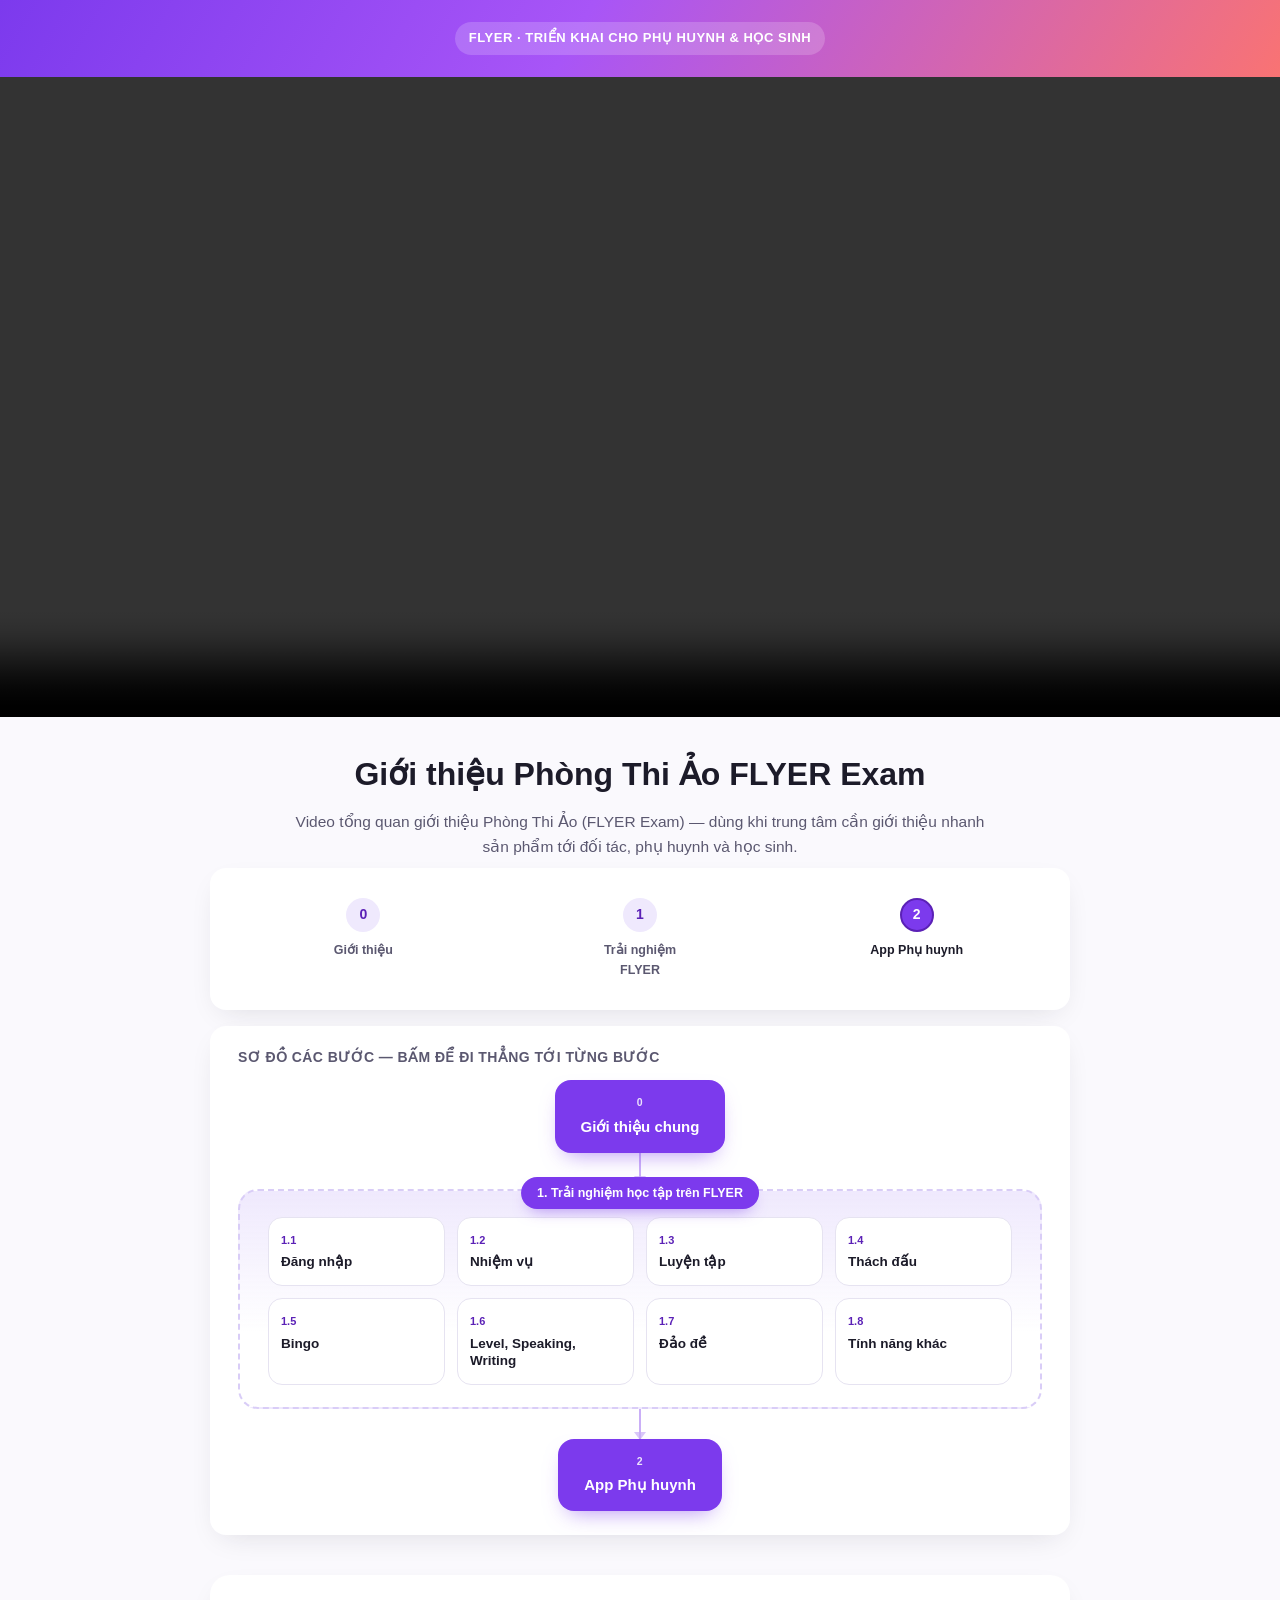
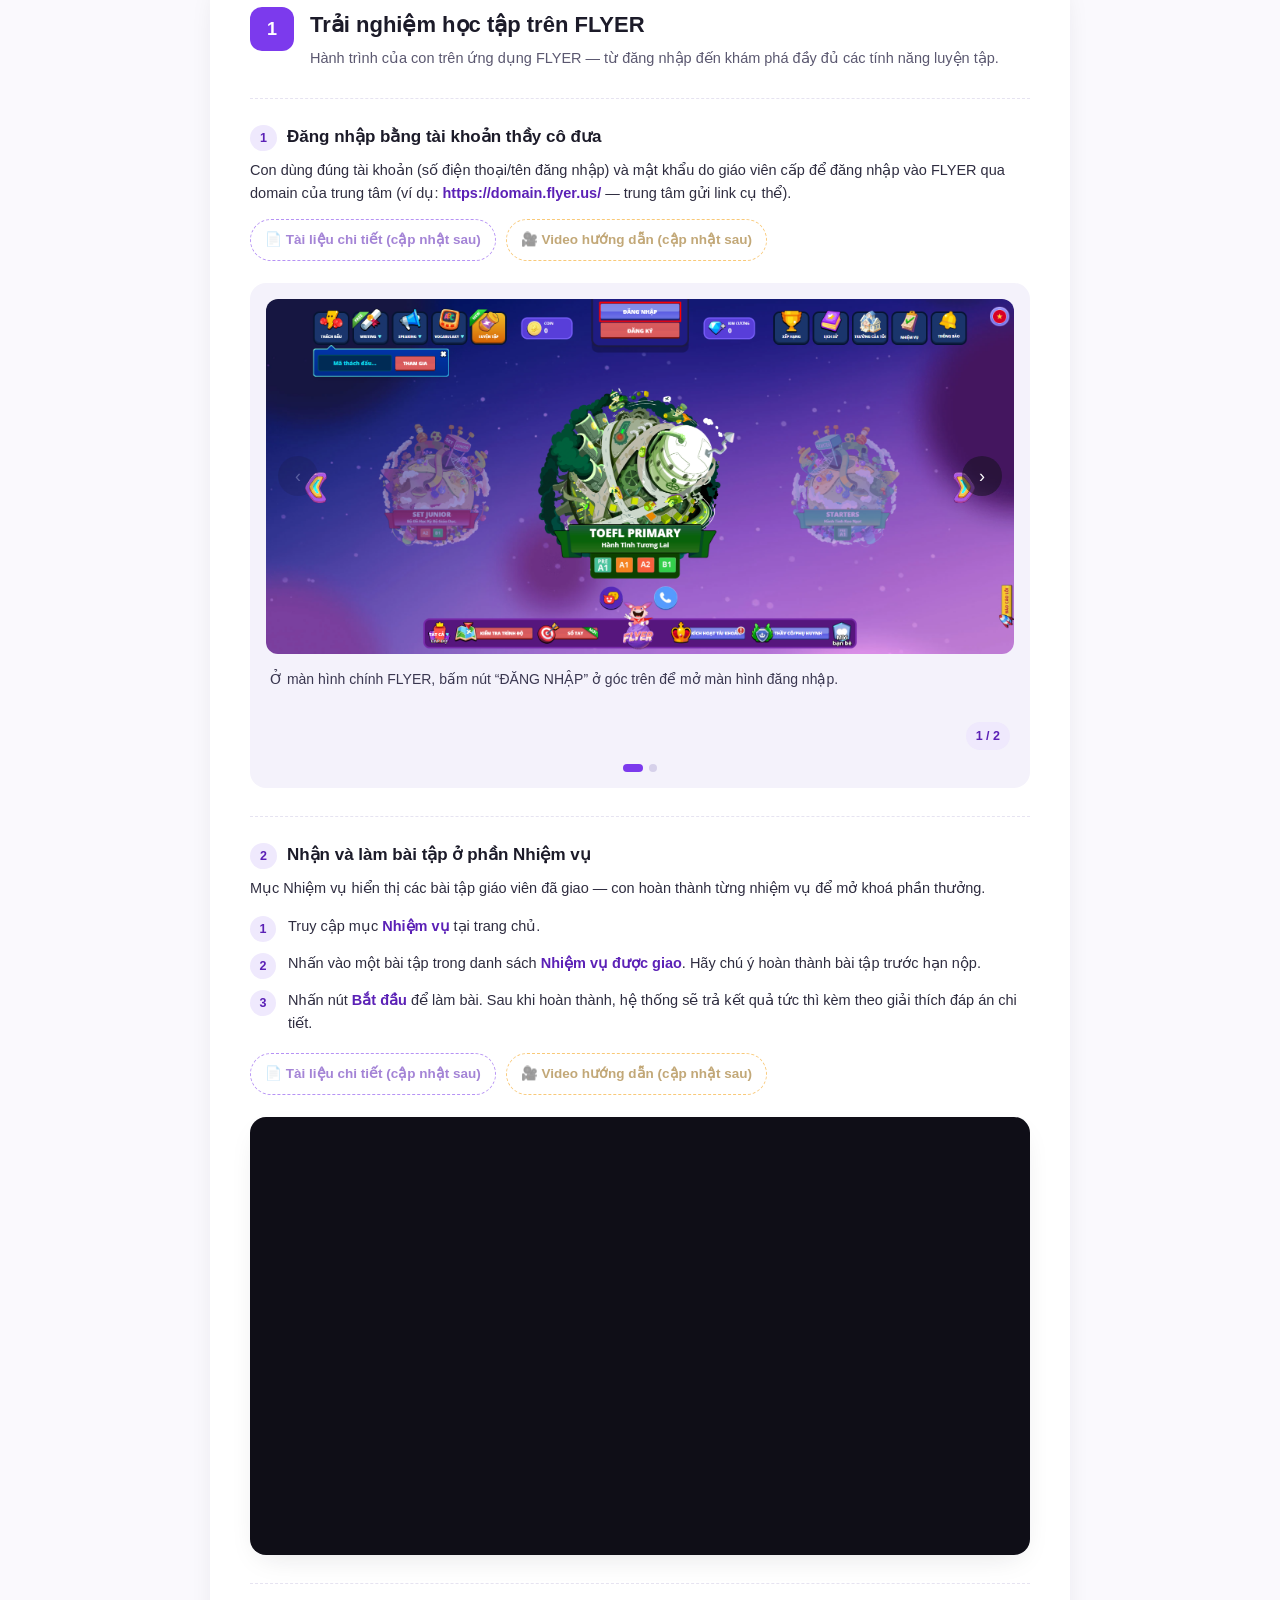
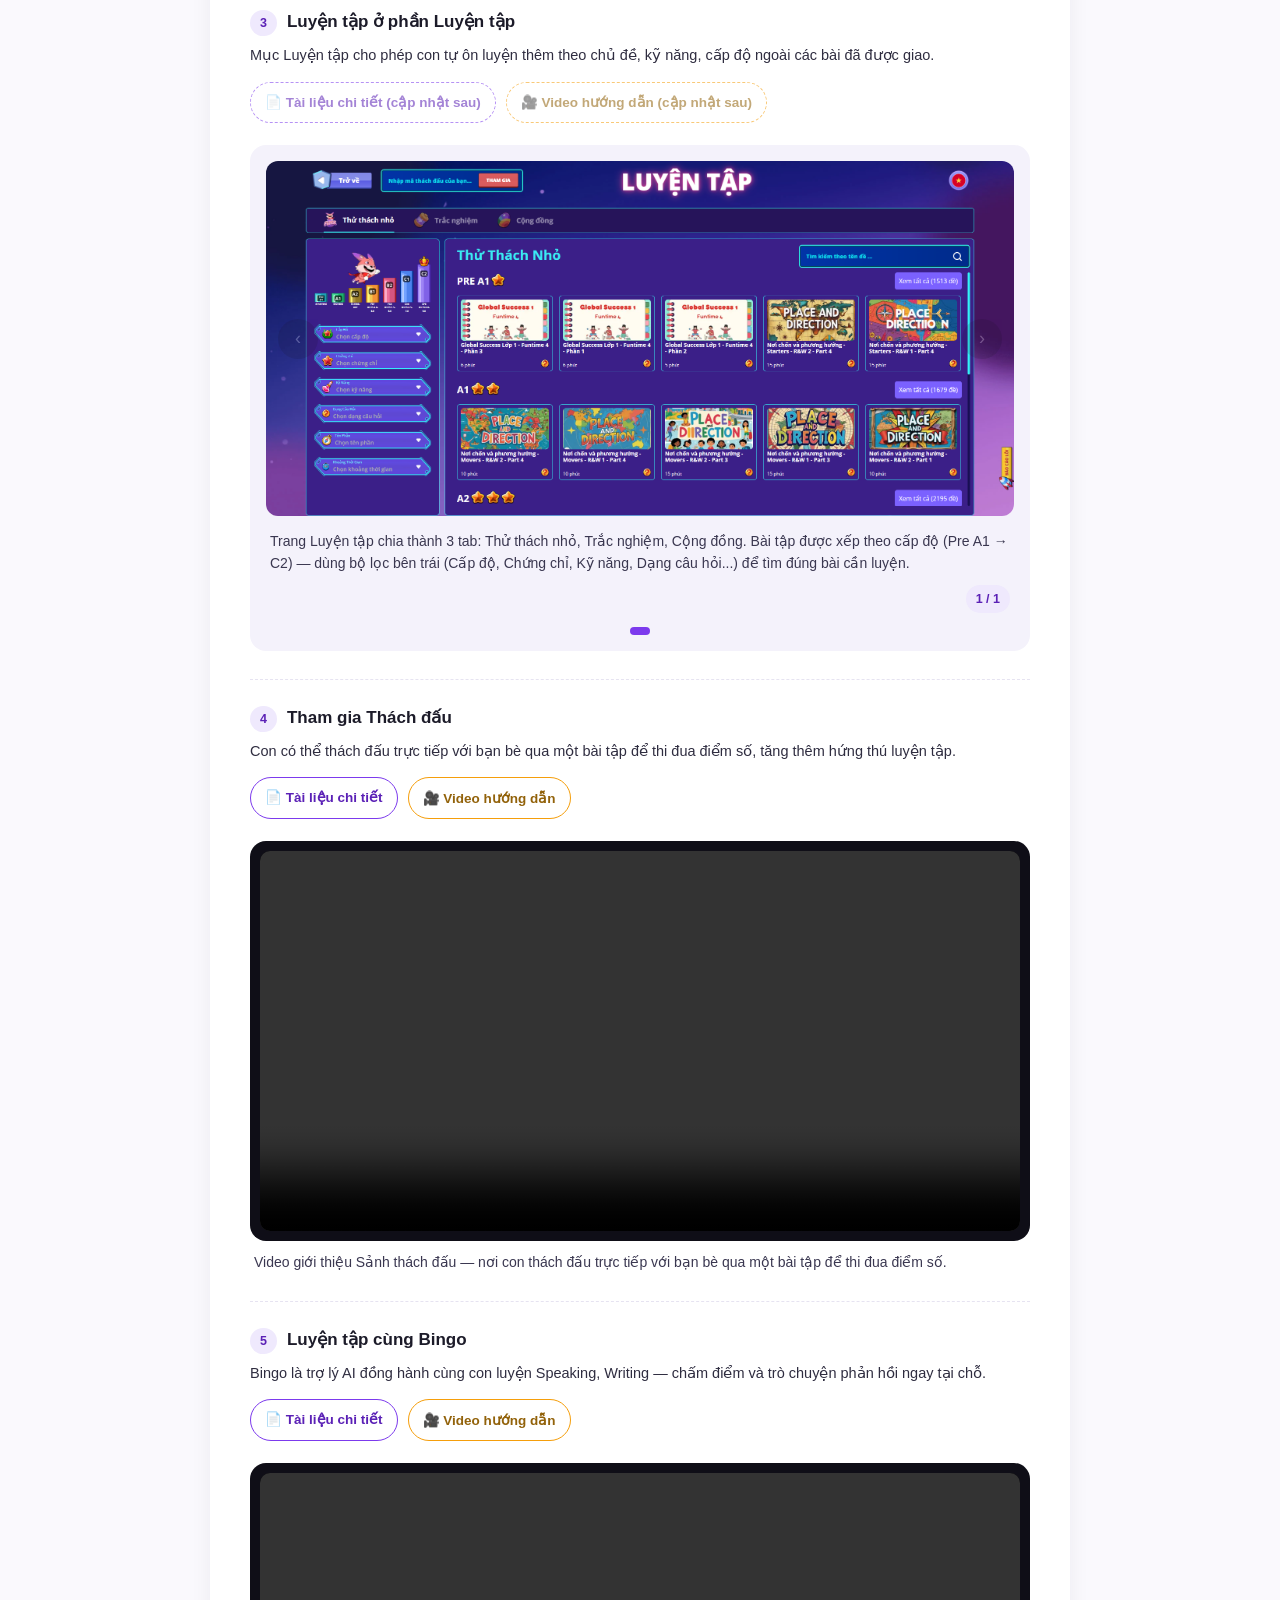
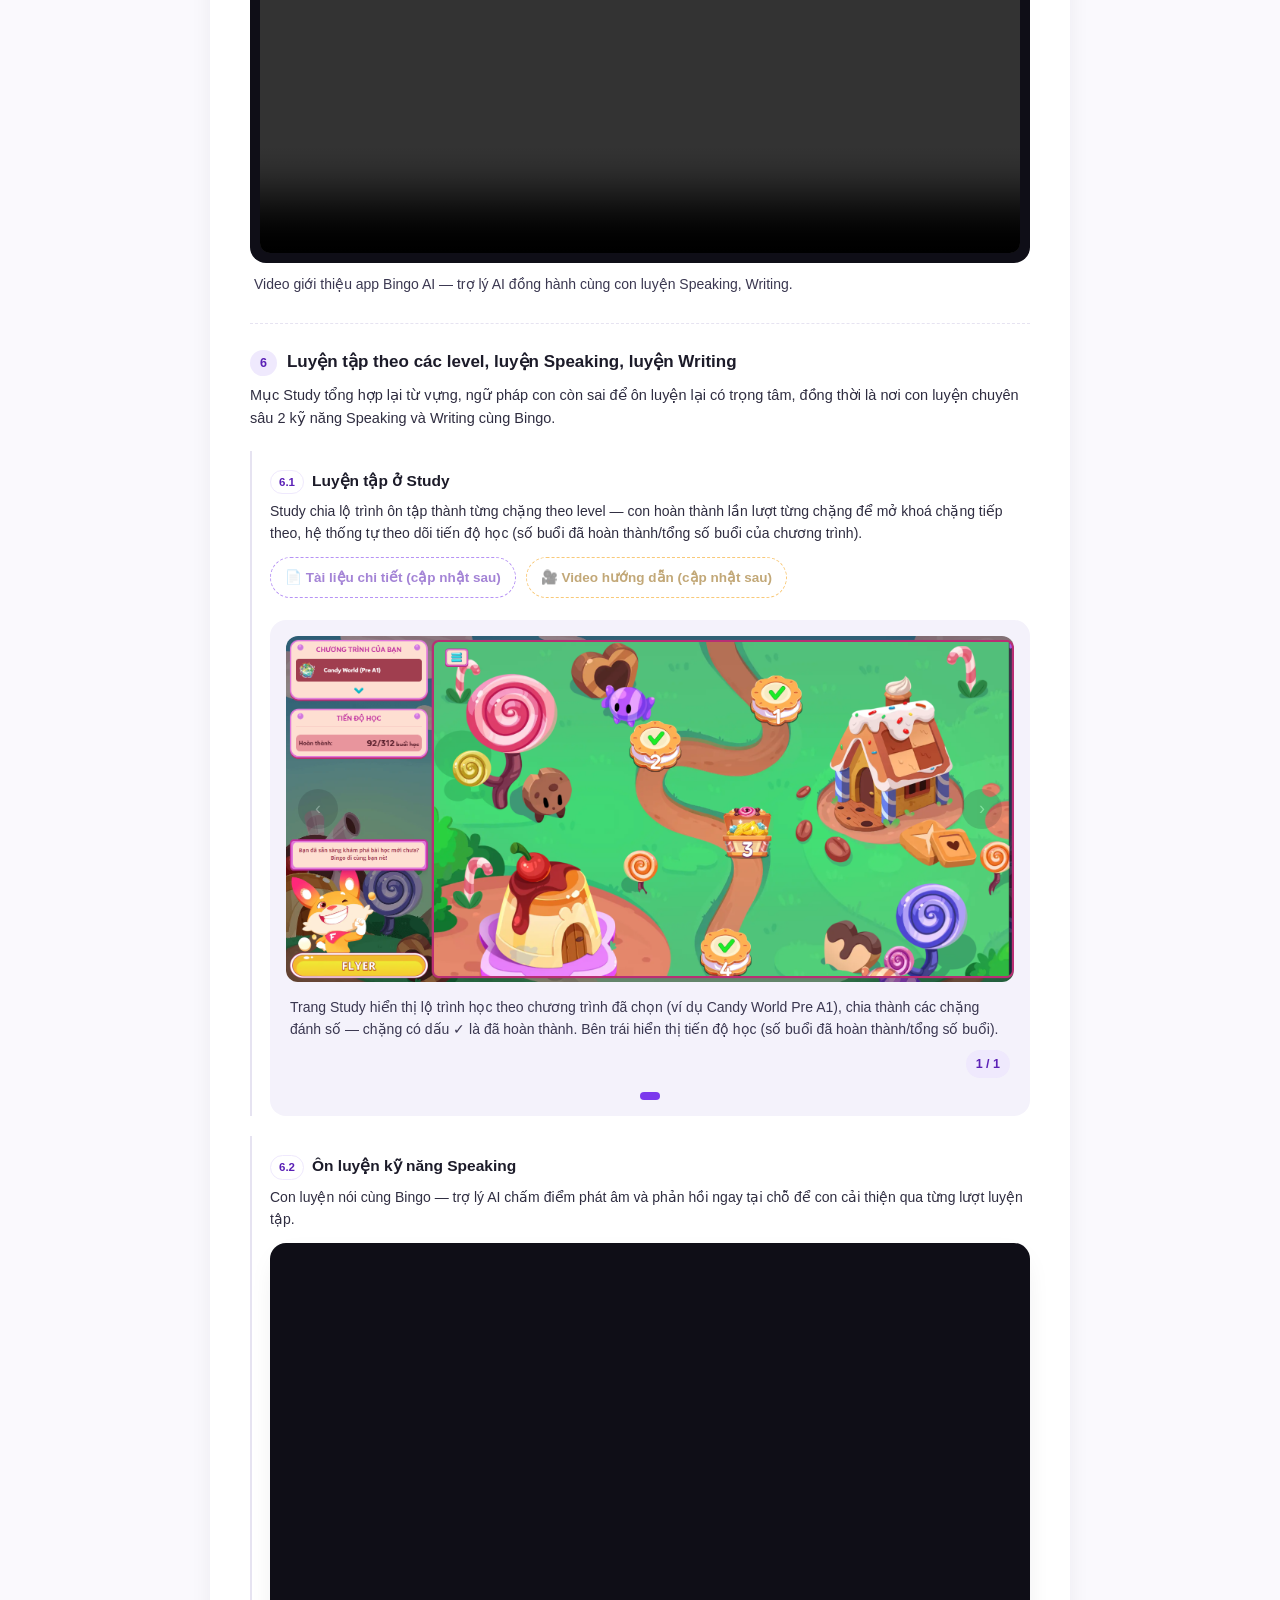
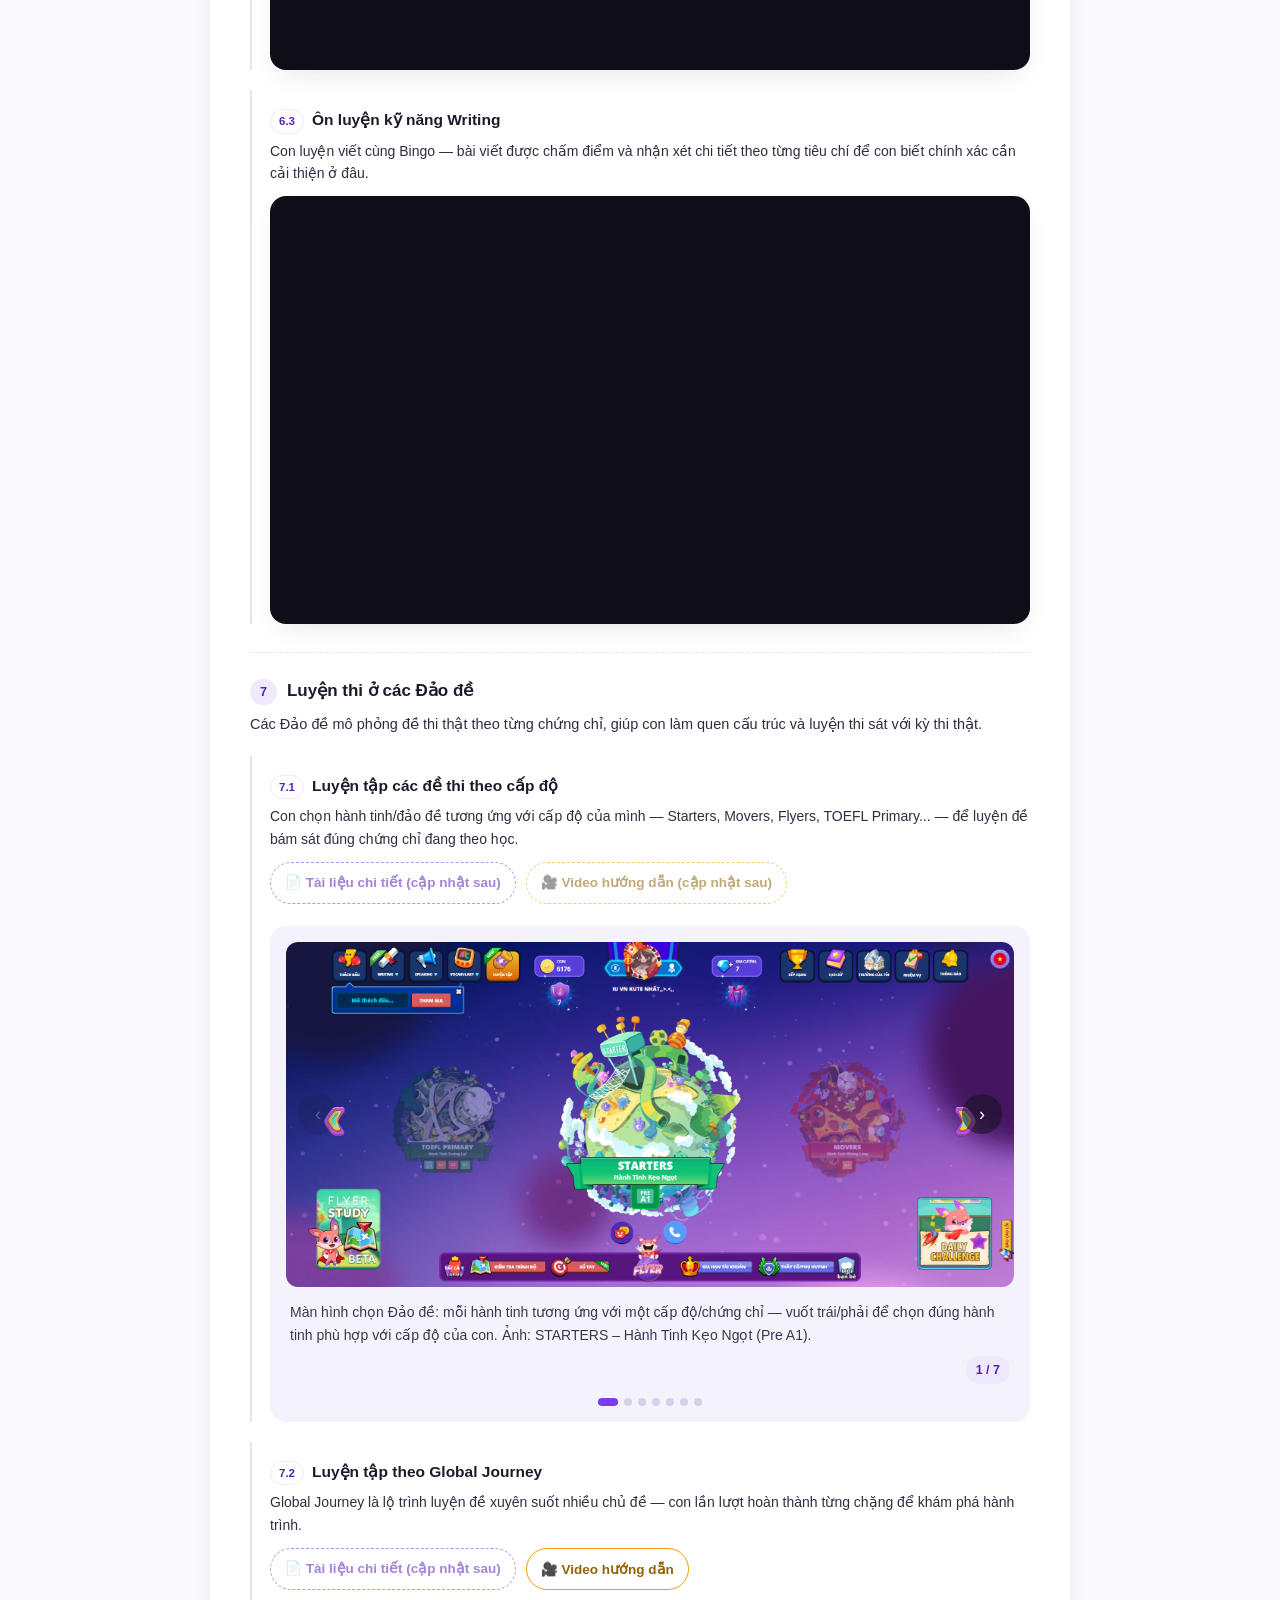
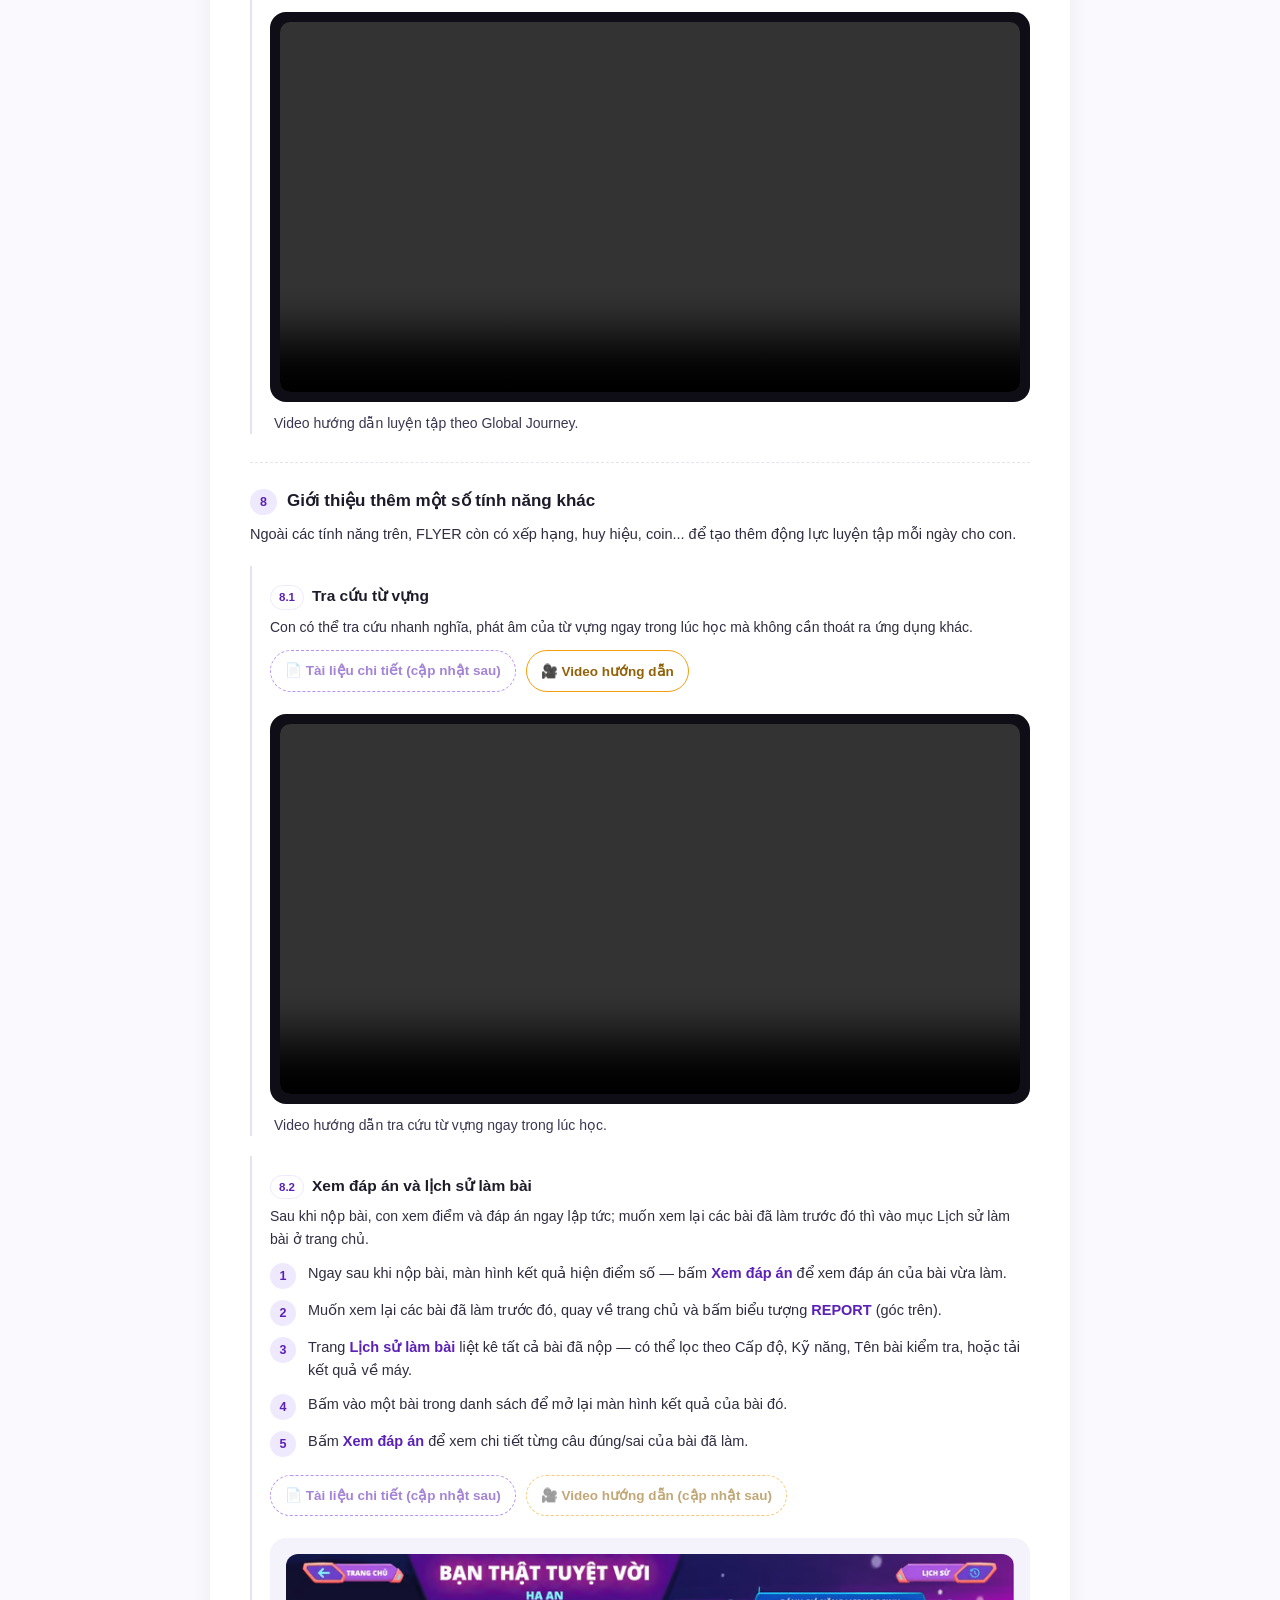
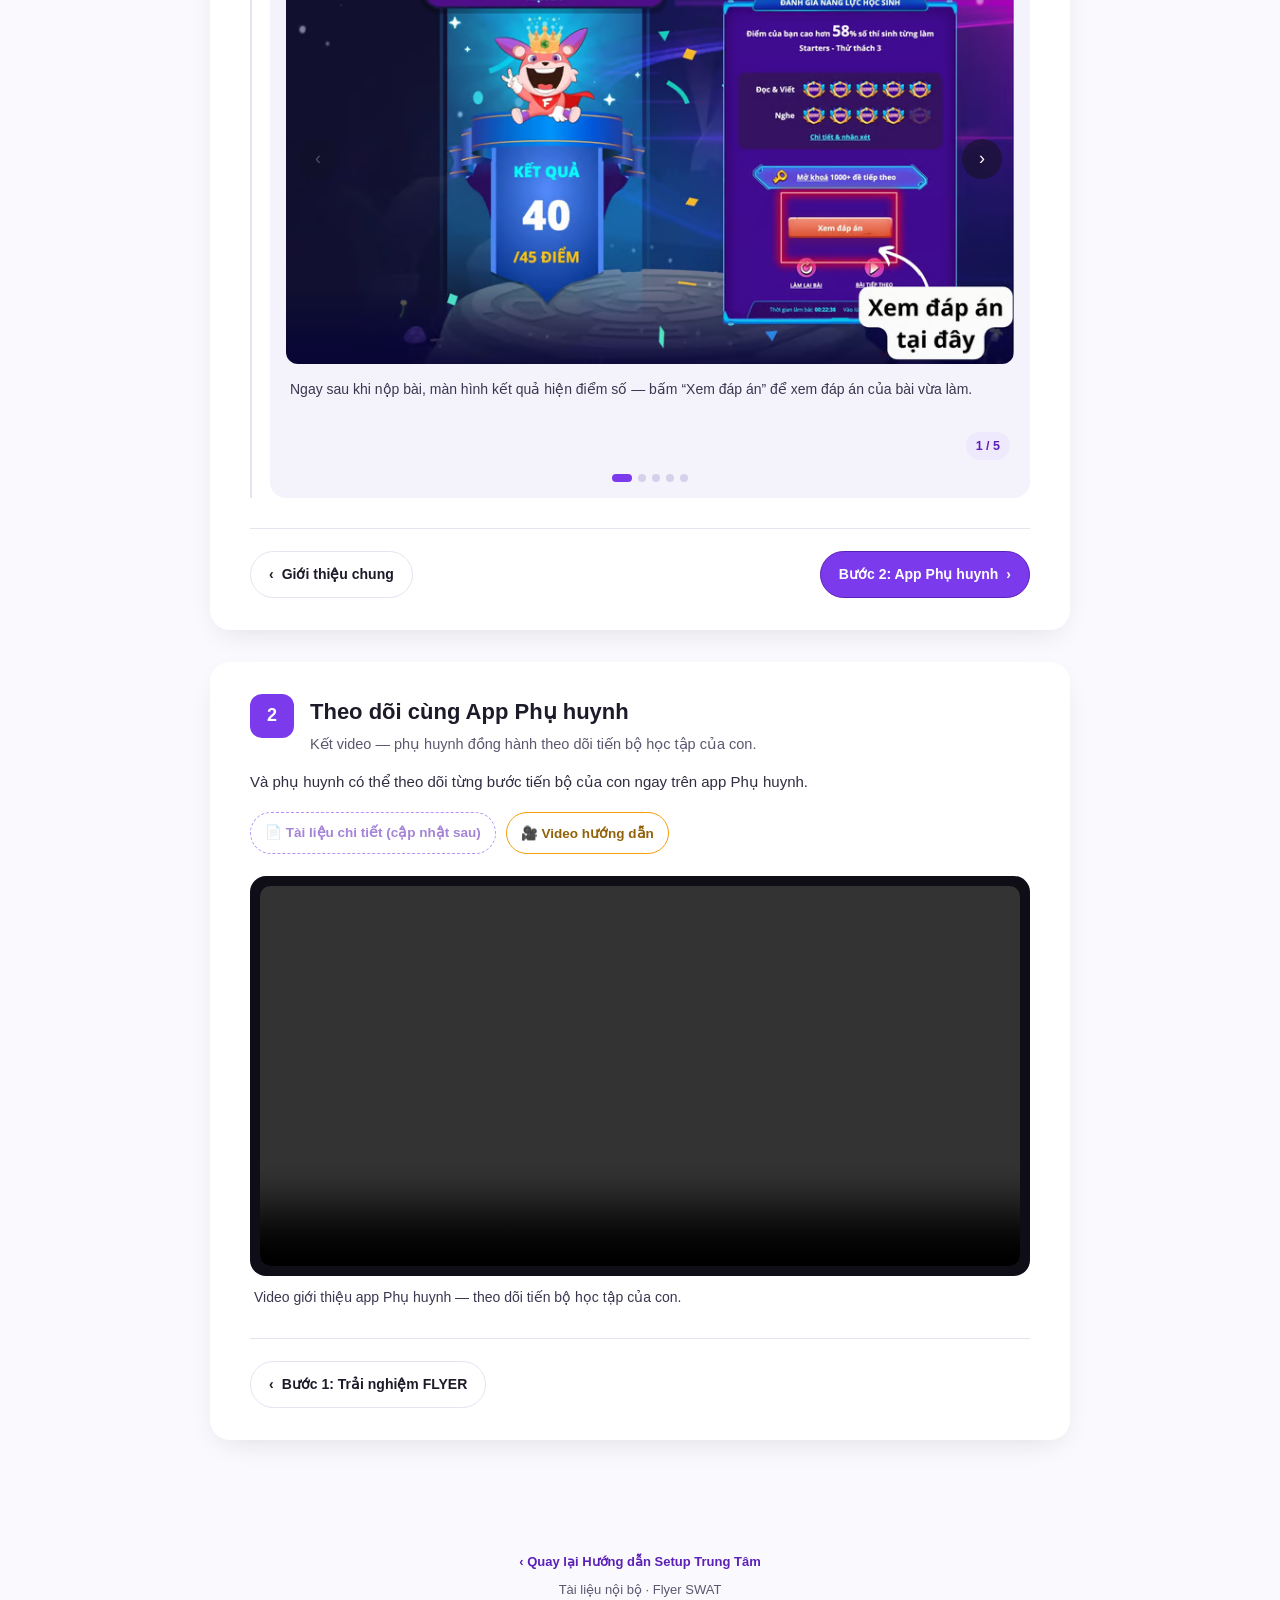
==== commit f2ebb0f5: "huyenbt: update daode" ====
--- a/flyer_exam/index.html
+++ b/flyer_exam/index.html
@@ -10,8 +10,6 @@
 
 <header class="hero">
   <span class="hero__eyebrow">FLYER · TRIỂN KHAI CHO PHỤ HUYNH &amp; HỌC SINH</span>
-  <h1 class="hero__title">Giới thiệu Phòng Thi Ảo FLYER Exam</h1>
-  <p class="hero__text">Video tổng quan giới thiệu Phòng Thi Ảo (FLYER Exam) — dùng khi trung tâm cần giới thiệu nhanh sản phẩm tới đối tác, phụ huynh và học sinh.</p>
 </header>
 
 <div class="hero-video-wrap" id="gioi-thieu">
@@ -19,6 +17,11 @@
     <source src="video/Gio%CC%9B%CC%81i%20thie%CC%A3%CC%82u%20Pho%CC%80ng%20Thi%20A%CC%89o_B2B.mp4" type="video/mp4">
     Trình duyệt của bạn không hỗ trợ phát video này.
   </video>
+</div>
+
+<div class="hero-caption">
+  <h1 class="hero__title">Giới thiệu Phòng Thi Ảo FLYER Exam</h1>
+  <p class="hero__text">Video tổng quan giới thiệu Phòng Thi Ảo (FLYER Exam) — dùng khi trung tâm cần giới thiệu nhanh sản phẩm tới đối tác, phụ huynh và học sinh.</p>
 </div>
 
 <div class="stepper">
@@ -303,20 +306,50 @@
             <button class="carousel__nav carousel__nav--prev" type="button" aria-label="Ảnh trước"></button>
             <div class="carousel__slides">
               <figure class="carousel__slide is-active">
-                <img class="carousel__img" src="img/7.1daode.png" alt="Màn hình chọn Đảo đề: mỗi hành tinh tương ứng với một cấp độ/chứng chỉ (Starters, Movers, TOEFL Primary...) — vuốt trái/phải để chọn đúng hành tinh phù hợp với cấp độ của con.">
+                <img class="carousel__img" src="img/7.1daode.png" alt="Màn hình chọn Đảo đề: mỗi hành tinh tương ứng với một cấp độ/chứng chỉ — vuốt trái/phải để chọn đúng hành tinh phù hợp với cấp độ của con. Ảnh: STARTERS – Hành Tinh Kẹo Ngọt (Pre A1).">
+              </figure>
+              <figure class="carousel__slide">
+                <img class="carousel__img" src="img/7.12daode.png" alt="MOVERS – Hành Tinh Khủng Long (A1).">
+              </figure>
+              <figure class="carousel__slide">
+                <img class="carousel__img" src="img/7.14daode.png" alt="TOEFL JUNIOR – miễn phí (A2, B1, B2).">
+              </figure>
+              <figure class="carousel__slide">
+                <img class="carousel__img" src="img/7.15daode.png" alt="KET – Đề Thi KET Cambridge (A2).">
+              </figure>
+              <figure class="carousel__slide">
+                <img class="carousel__img" src="img/7.16daode.png" alt="PET – Đề Thi PET Cambridge (B1).">
+              </figure>
+              <figure class="carousel__slide">
+                <img class="carousel__img" src="img/7.17daode.png" alt="IOE – Dành cho học sinh Lớp 3, Lớp 4... (Pre A1, A1, A2, B1).">
+              </figure>
+              <figure class="carousel__slide">
+                <img class="carousel__img" src="img/7.18daode.png" alt="SET PRIMARY – Bộ Đề Học Kỳ Bộ Giáo Dục (Pre A1, A1, A2).">
               </figure>
             </div>
             <span class="carousel__zoom-hint">🔍 Bấm để xem ảnh lớn</span>
             <button class="carousel__nav carousel__nav--next" type="button" aria-label="Ảnh sau"></button>
           </div>
           <div class="carousel__captions">
-            <p class="carousel__caption is-active">Màn hình chọn Đảo đề: mỗi hành tinh tương ứng với một cấp độ/chứng chỉ (Starters, Movers, TOEFL Primary...) — vuốt trái/phải để chọn đúng hành tinh phù hợp với cấp độ của con.</p>
+            <p class="carousel__caption is-active">Màn hình chọn Đảo đề: mỗi hành tinh tương ứng với một cấp độ/chứng chỉ — vuốt trái/phải để chọn đúng hành tinh phù hợp với cấp độ của con. Ảnh: STARTERS – Hành Tinh Kẹo Ngọt (Pre A1).</p>
+            <p class="carousel__caption">MOVERS – Hành Tinh Khủng Long (A1).</p>
+            <p class="carousel__caption">TOEFL JUNIOR – miễn phí (A2, B1, B2).</p>
+            <p class="carousel__caption">KET – Đề Thi KET Cambridge (A2).</p>
+            <p class="carousel__caption">PET – Đề Thi PET Cambridge (B1).</p>
+            <p class="carousel__caption">IOE – Dành cho học sinh Lớp 3, Lớp 4... (Pre A1, A1, A2, B1).</p>
+            <p class="carousel__caption">SET PRIMARY – Bộ Đề Học Kỳ Bộ Giáo Dục (Pre A1, A1, A2).</p>
           </div>
           <div class="carousel__footer">
-            <span class="carousel__counter">1 / 1</span>
+            <span class="carousel__counter">1 / 7</span>
           </div>
           <div class="carousel__dots">
             <button class="carousel__dot is-active" type="button" aria-label="Ảnh 1"></button>
+            <button class="carousel__dot" type="button" aria-label="Ảnh 2"></button>
+            <button class="carousel__dot" type="button" aria-label="Ảnh 3"></button>
+            <button class="carousel__dot" type="button" aria-label="Ảnh 4"></button>
+            <button class="carousel__dot" type="button" aria-label="Ảnh 5"></button>
+            <button class="carousel__dot" type="button" aria-label="Ảnh 6"></button>
+            <button class="carousel__dot" type="button" aria-label="Ảnh 7"></button>
           </div>
         </div>
       </div>
--- a/flyer_exam/css/style.css
+++ b/flyer_exam/css/style.css
@@ -27,7 +27,7 @@
 .hero{
   background:linear-gradient(120deg,#7c3aed 0%,#a855f7 45%,#f97373 100%);
   color:#fff;
-  padding:44px 24px 96px;
+  padding:22px 24px;
   text-align:center;
 }
 .hero__eyebrow{
@@ -38,31 +38,35 @@
   font-size:13px;
   font-weight:600;
   letter-spacing:.04em;
-  margin-bottom:16px;
-}
-.hero__title{
-  font-size:clamp(24px,4vw,38px);
-  margin:0 0 12px;
-  font-weight:800;
-}
-.hero__text{
-  max-width:640px;
-  margin:0 auto;
-  font-size:16px;
-  opacity:.95;
 }
 .hero-video-wrap{
   max-width:none;
-  margin:-64px 0 40px;
+  margin:0;
   padding:0;
+  line-height:0;
 }
 .hero__video-player{
   display:block;
   width:100%;
-  max-height:640px;
-  border-radius:0;
+  height:auto;
   background:#000;
-  box-shadow:var(--shadow);
+}
+.hero-caption{
+  max-width:760px;
+  margin:0 auto;
+  padding:32px 24px 8px;
+  text-align:center;
+}
+.hero-caption .hero__title{
+  font-size:clamp(22px,3.2vw,32px);
+  margin:0 0 10px;
+  font-weight:800;
+  color:var(--ink);
+}
+.hero-caption .hero__text{
+  margin:0 auto;
+  font-size:15.5px;
+  color:var(--ink-soft);
 }
 
 /* ================= Component: stepper ================= */
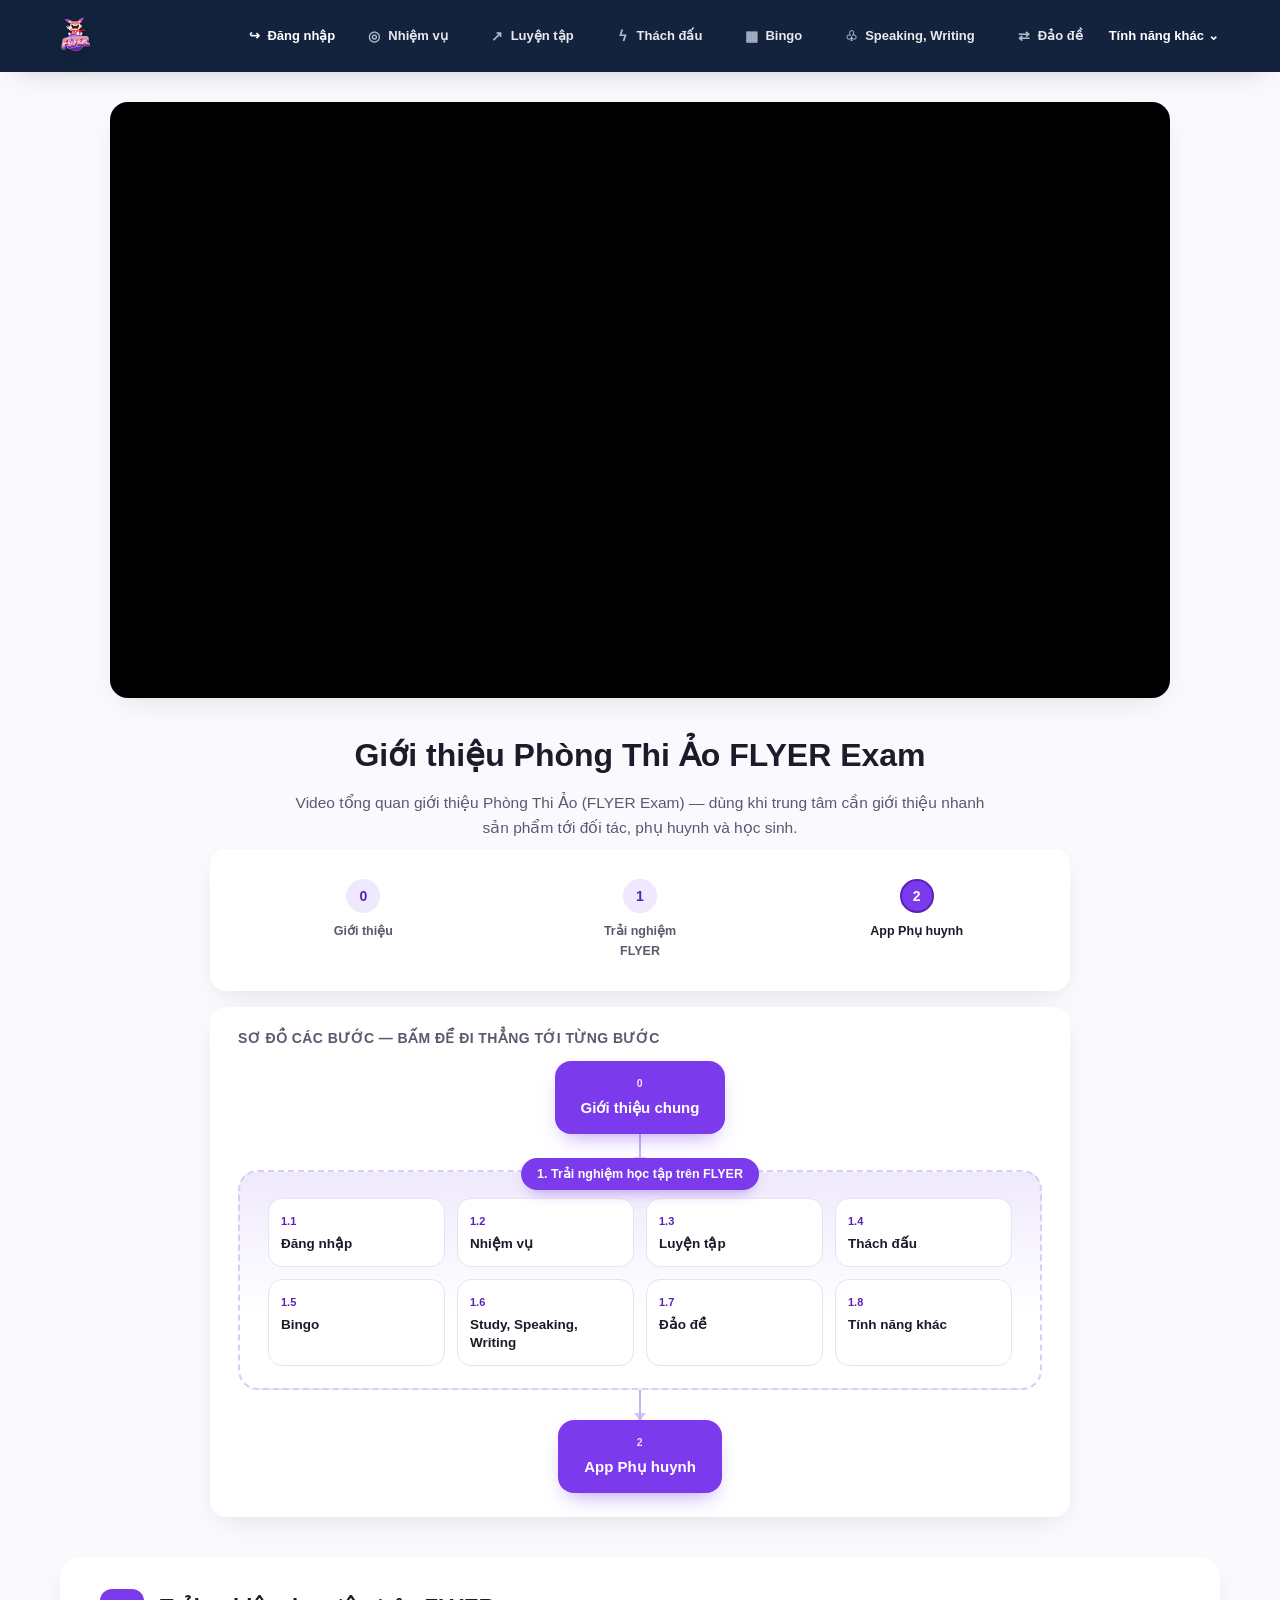
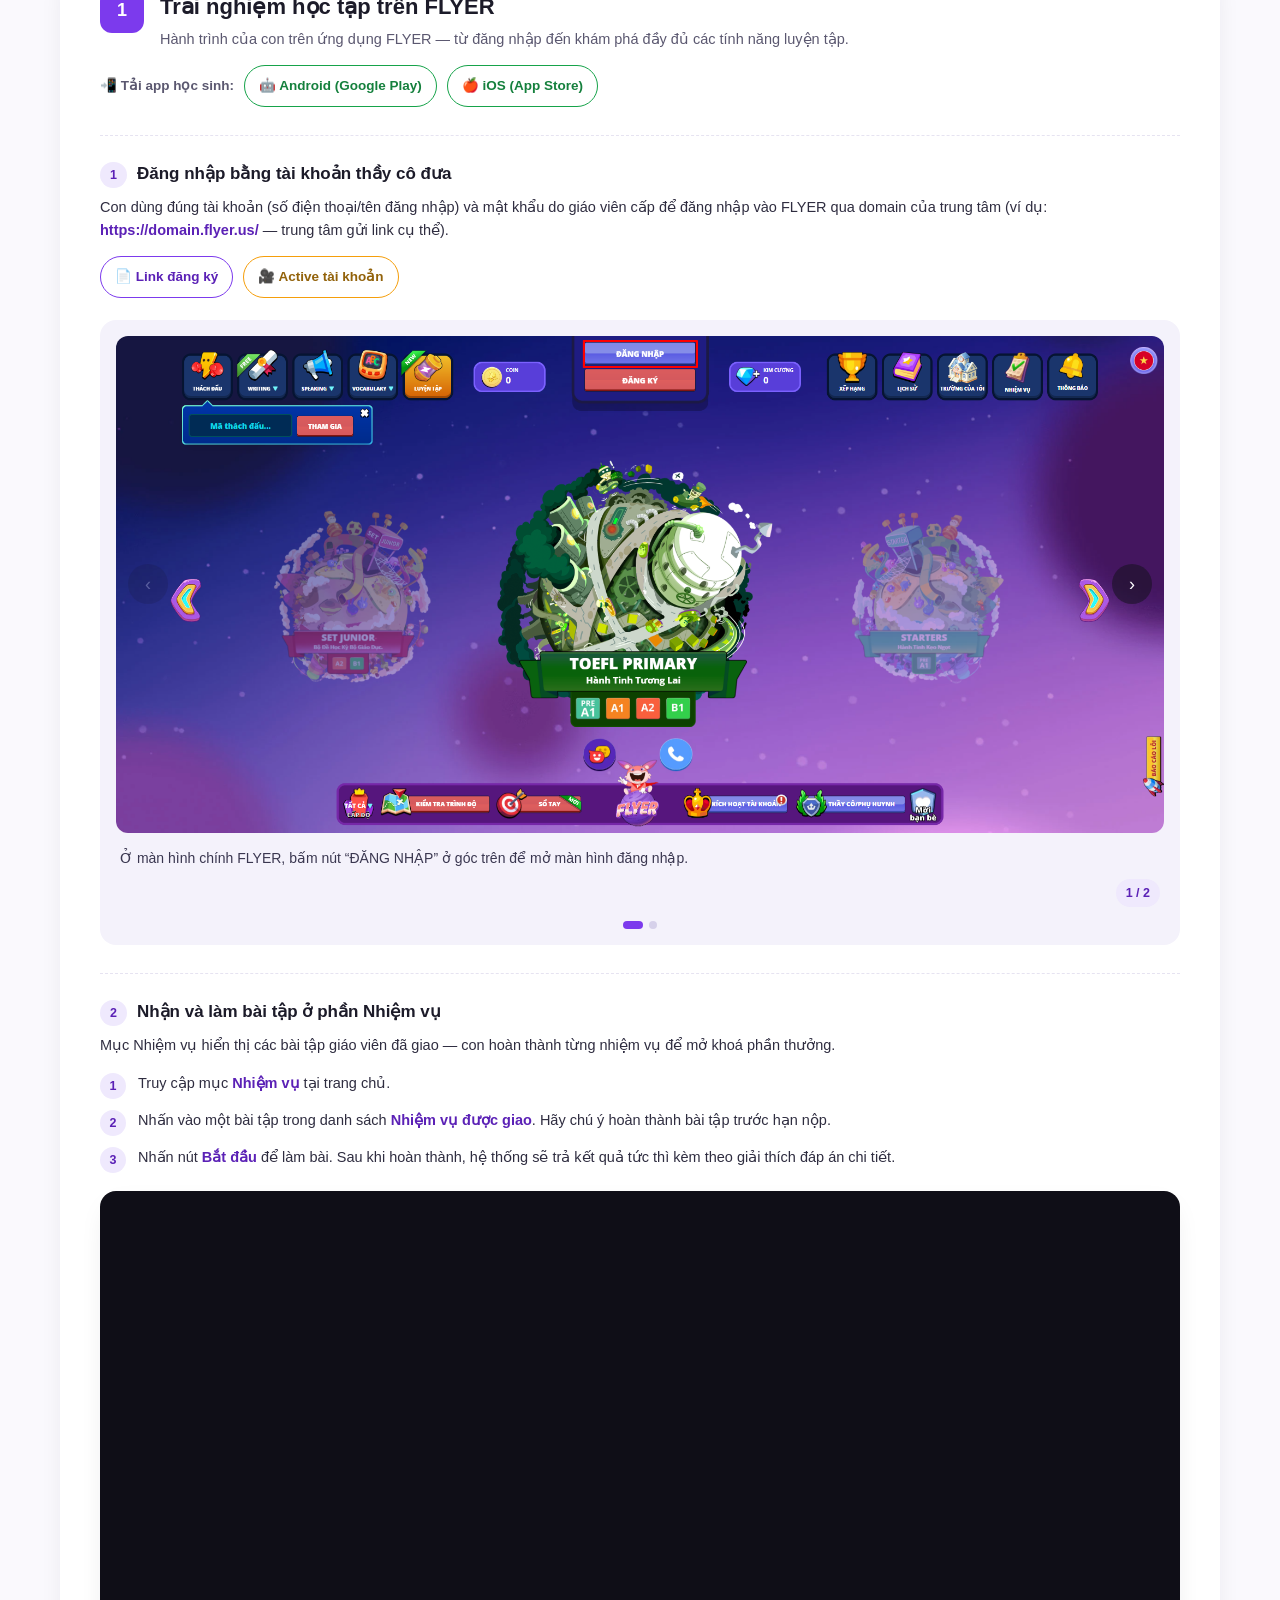
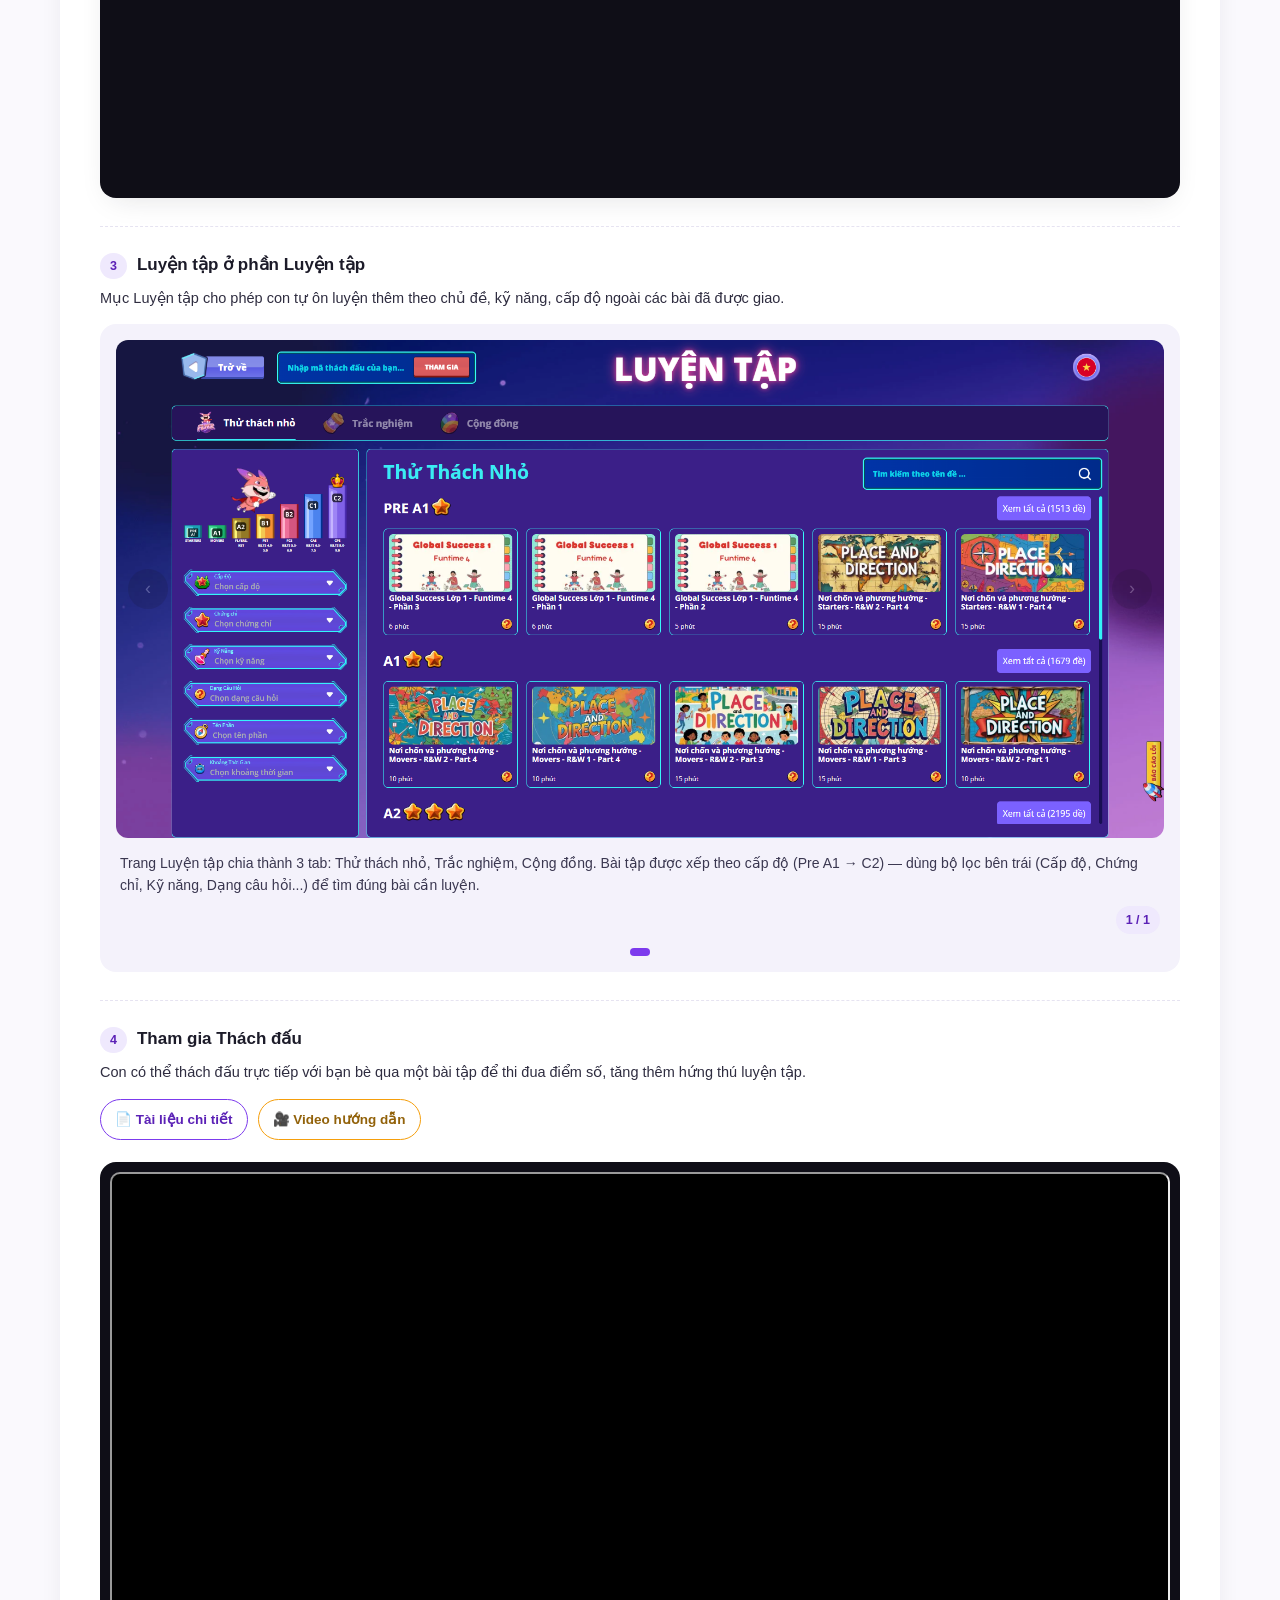
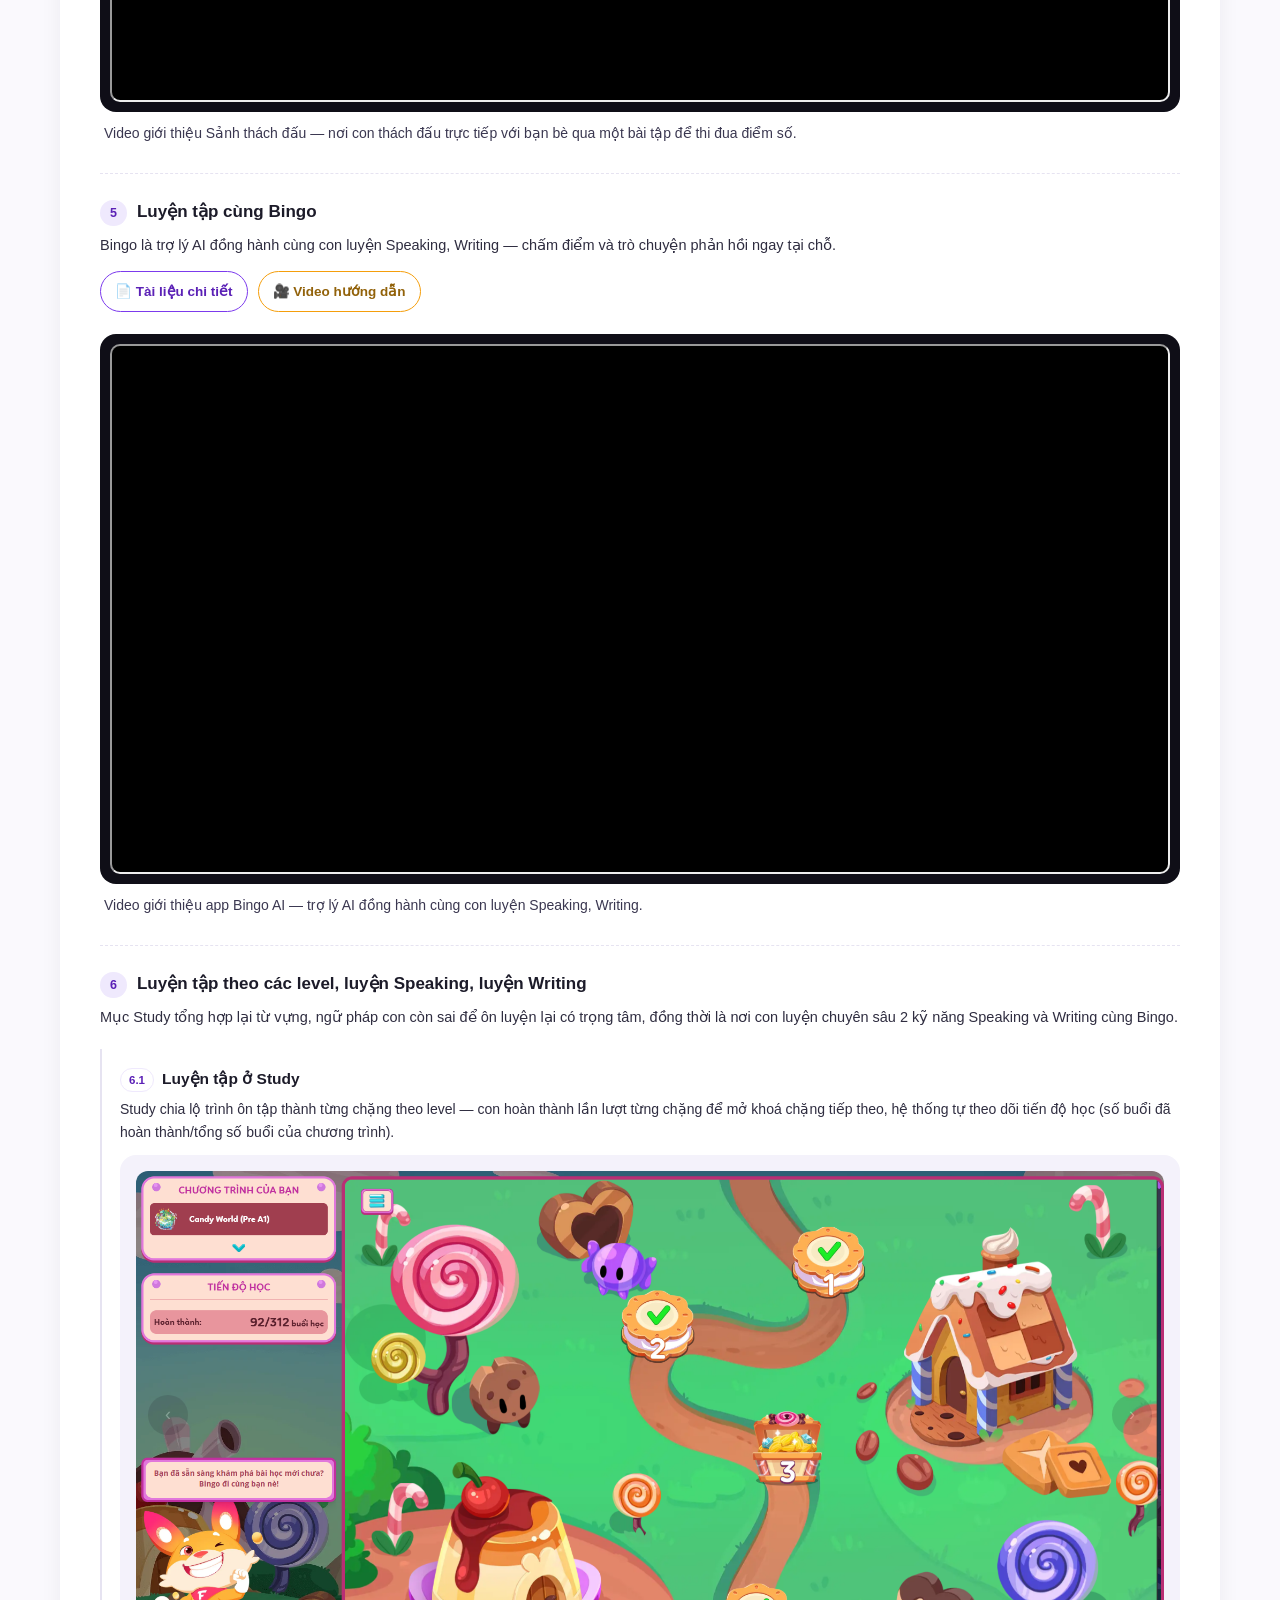
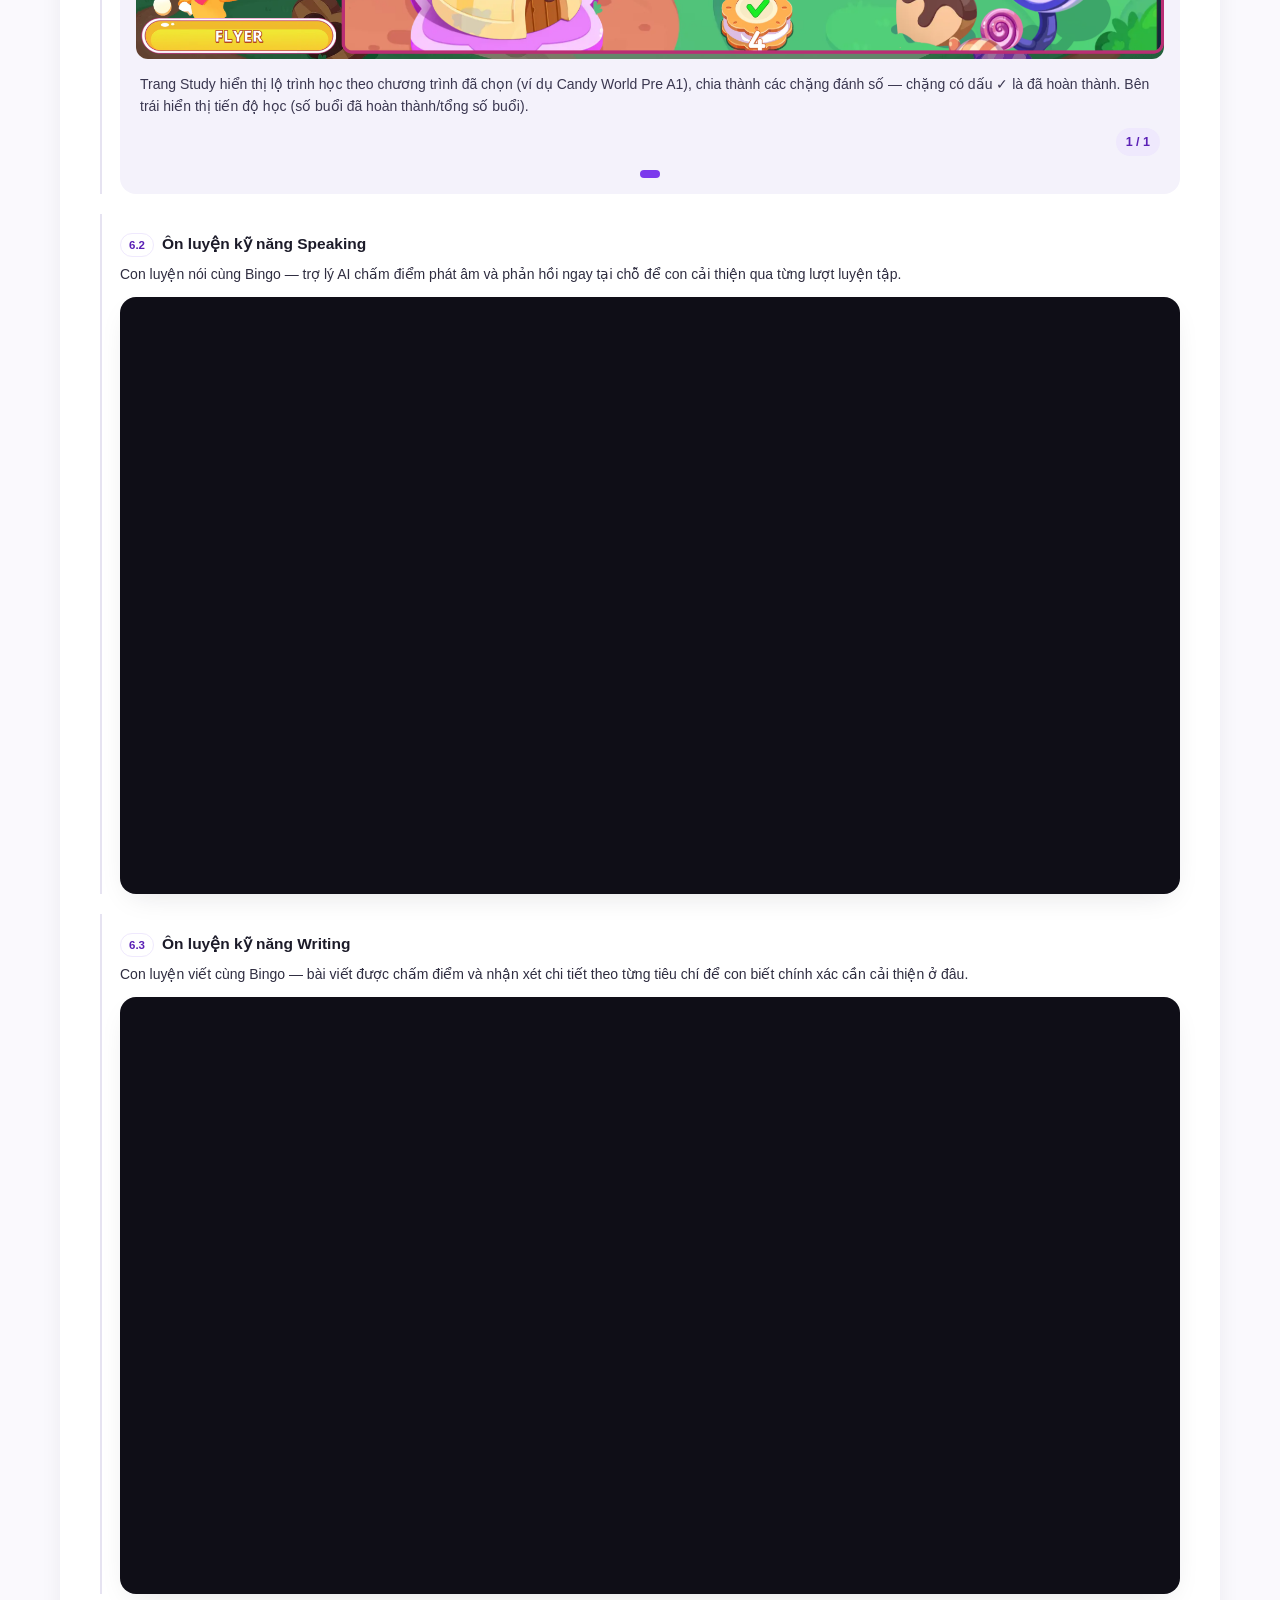
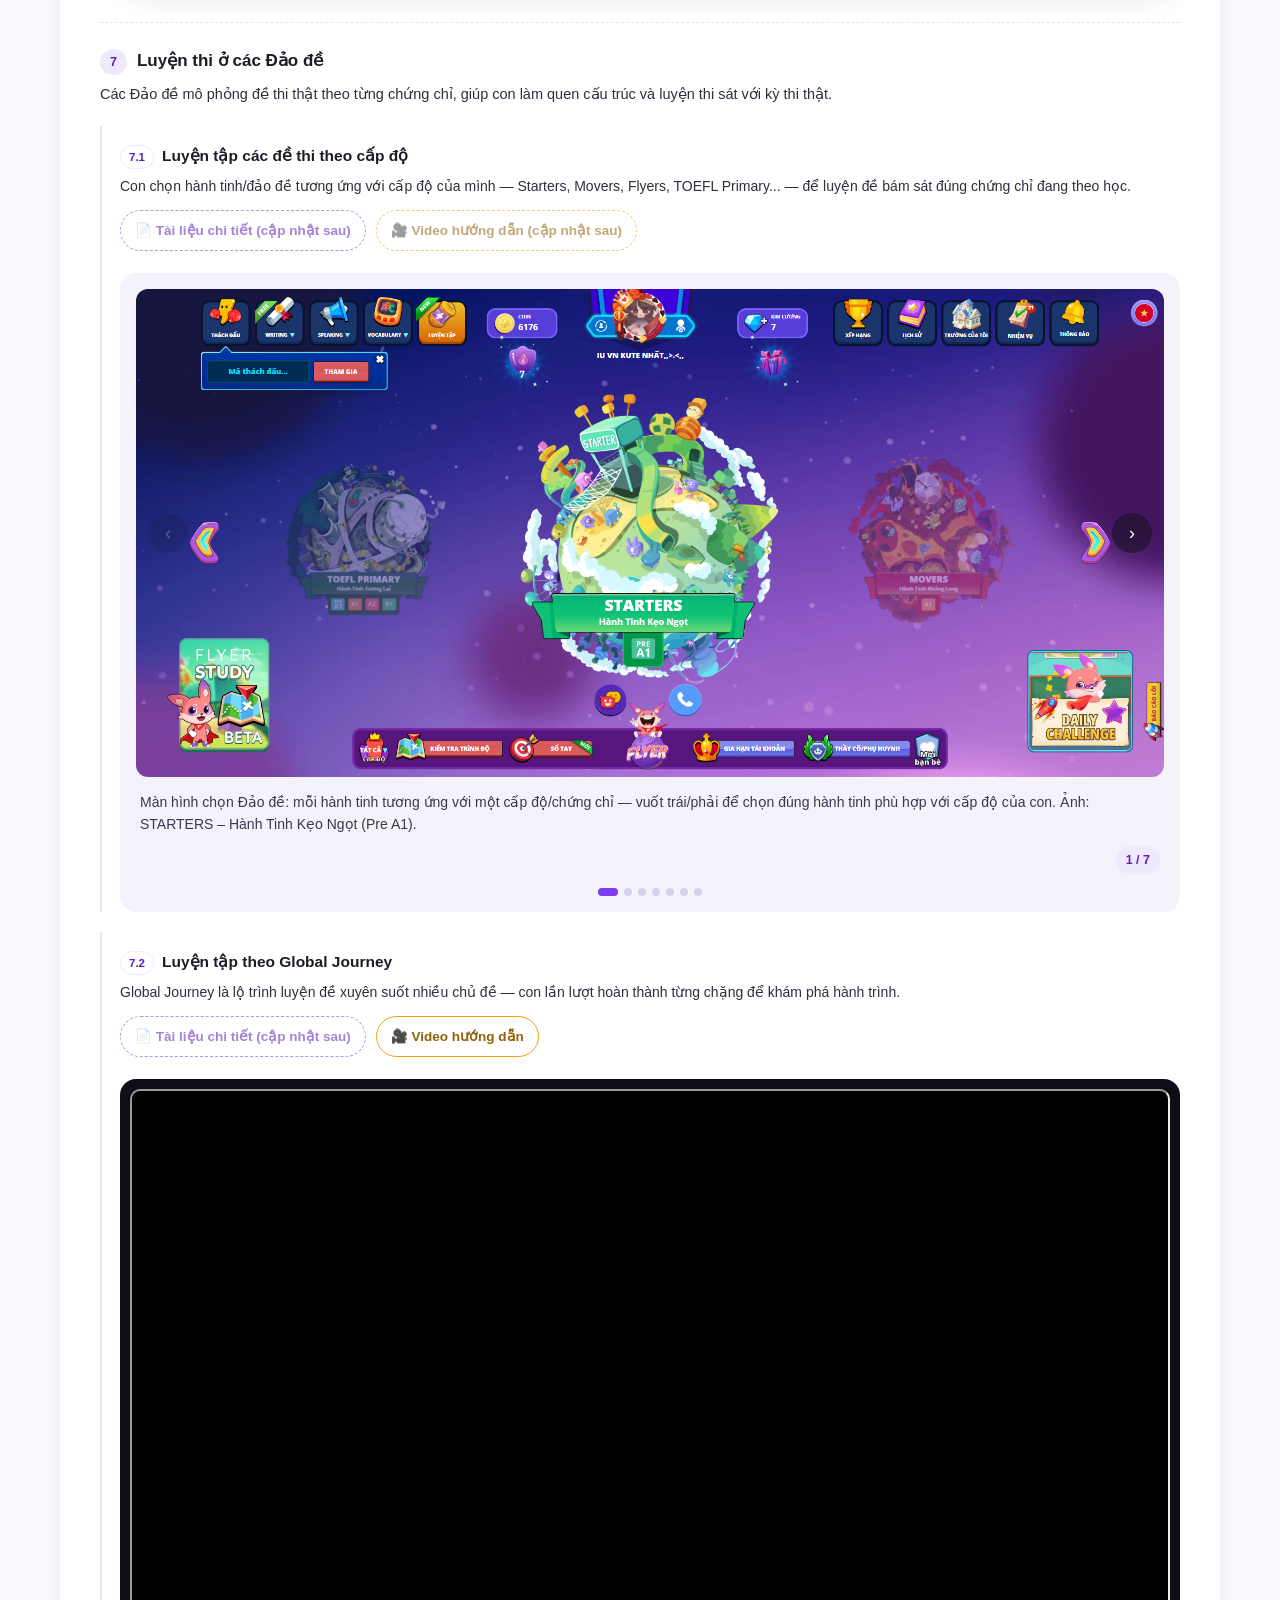
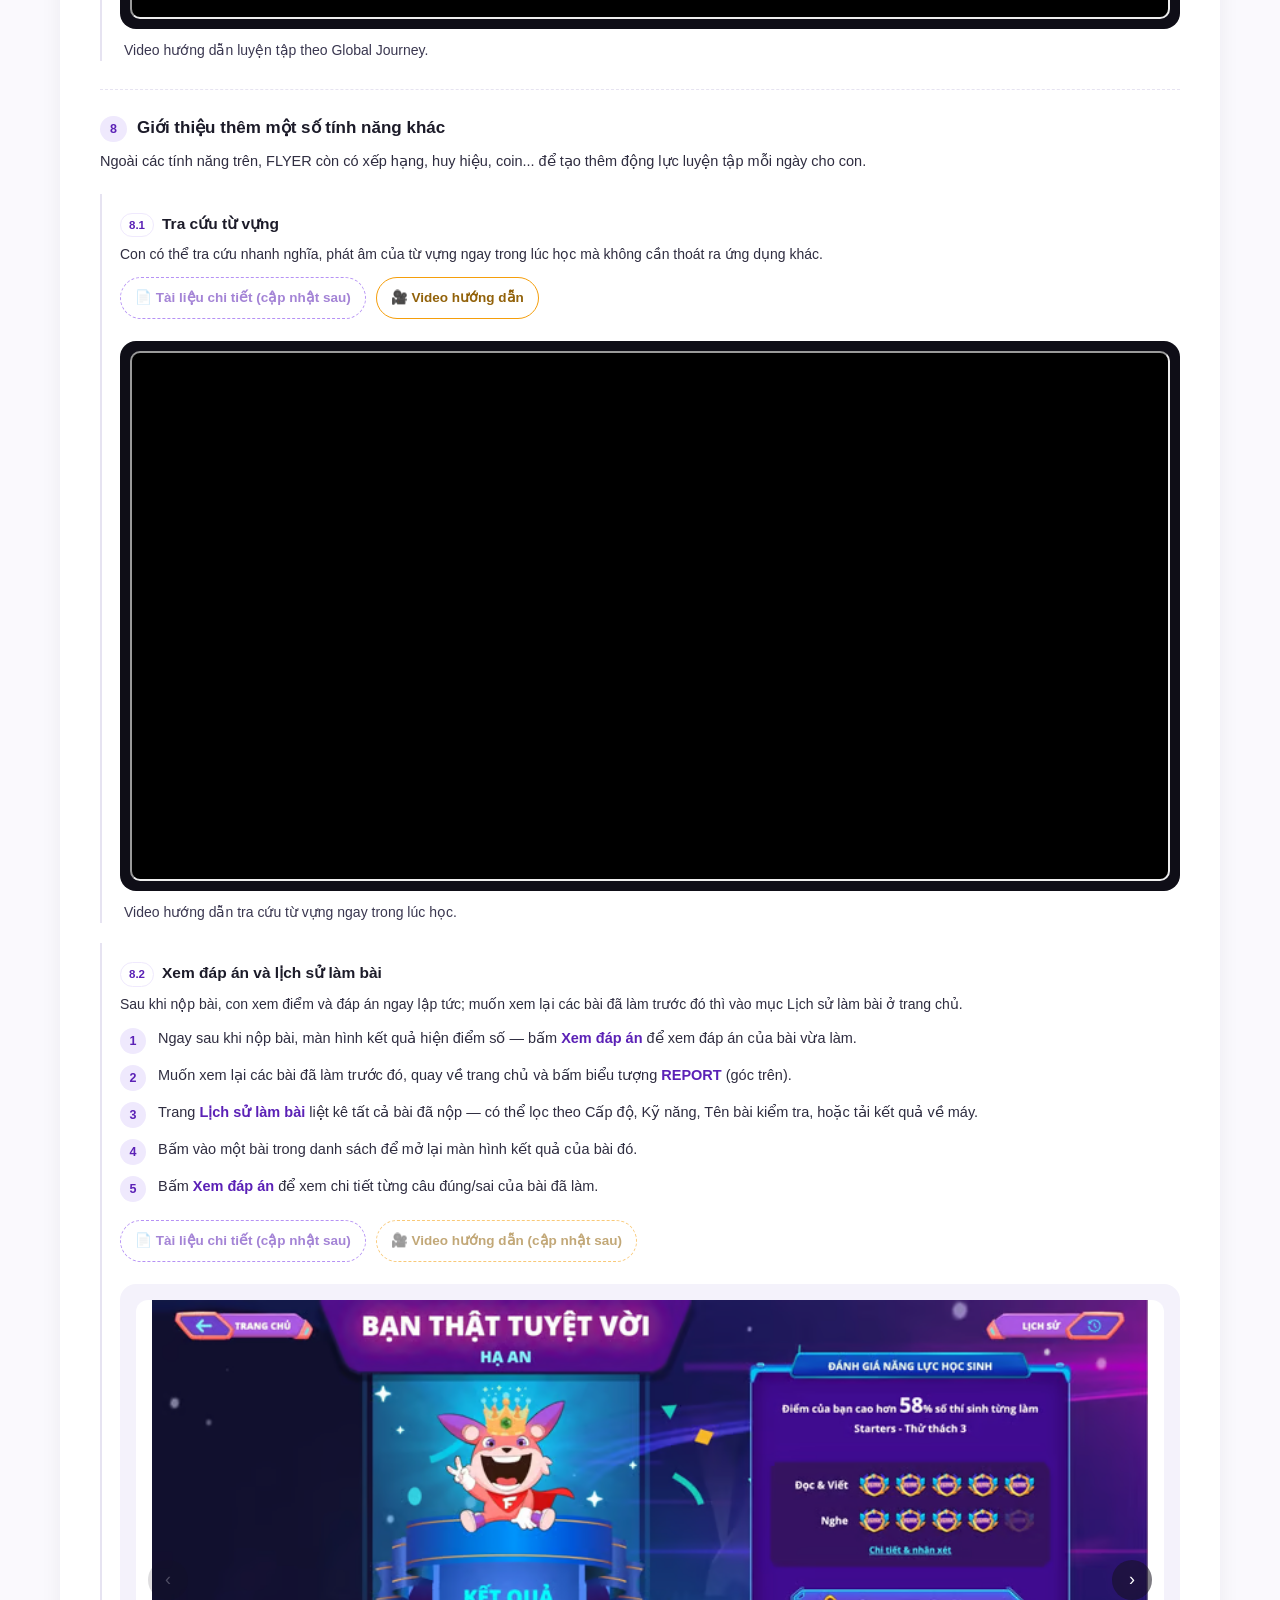
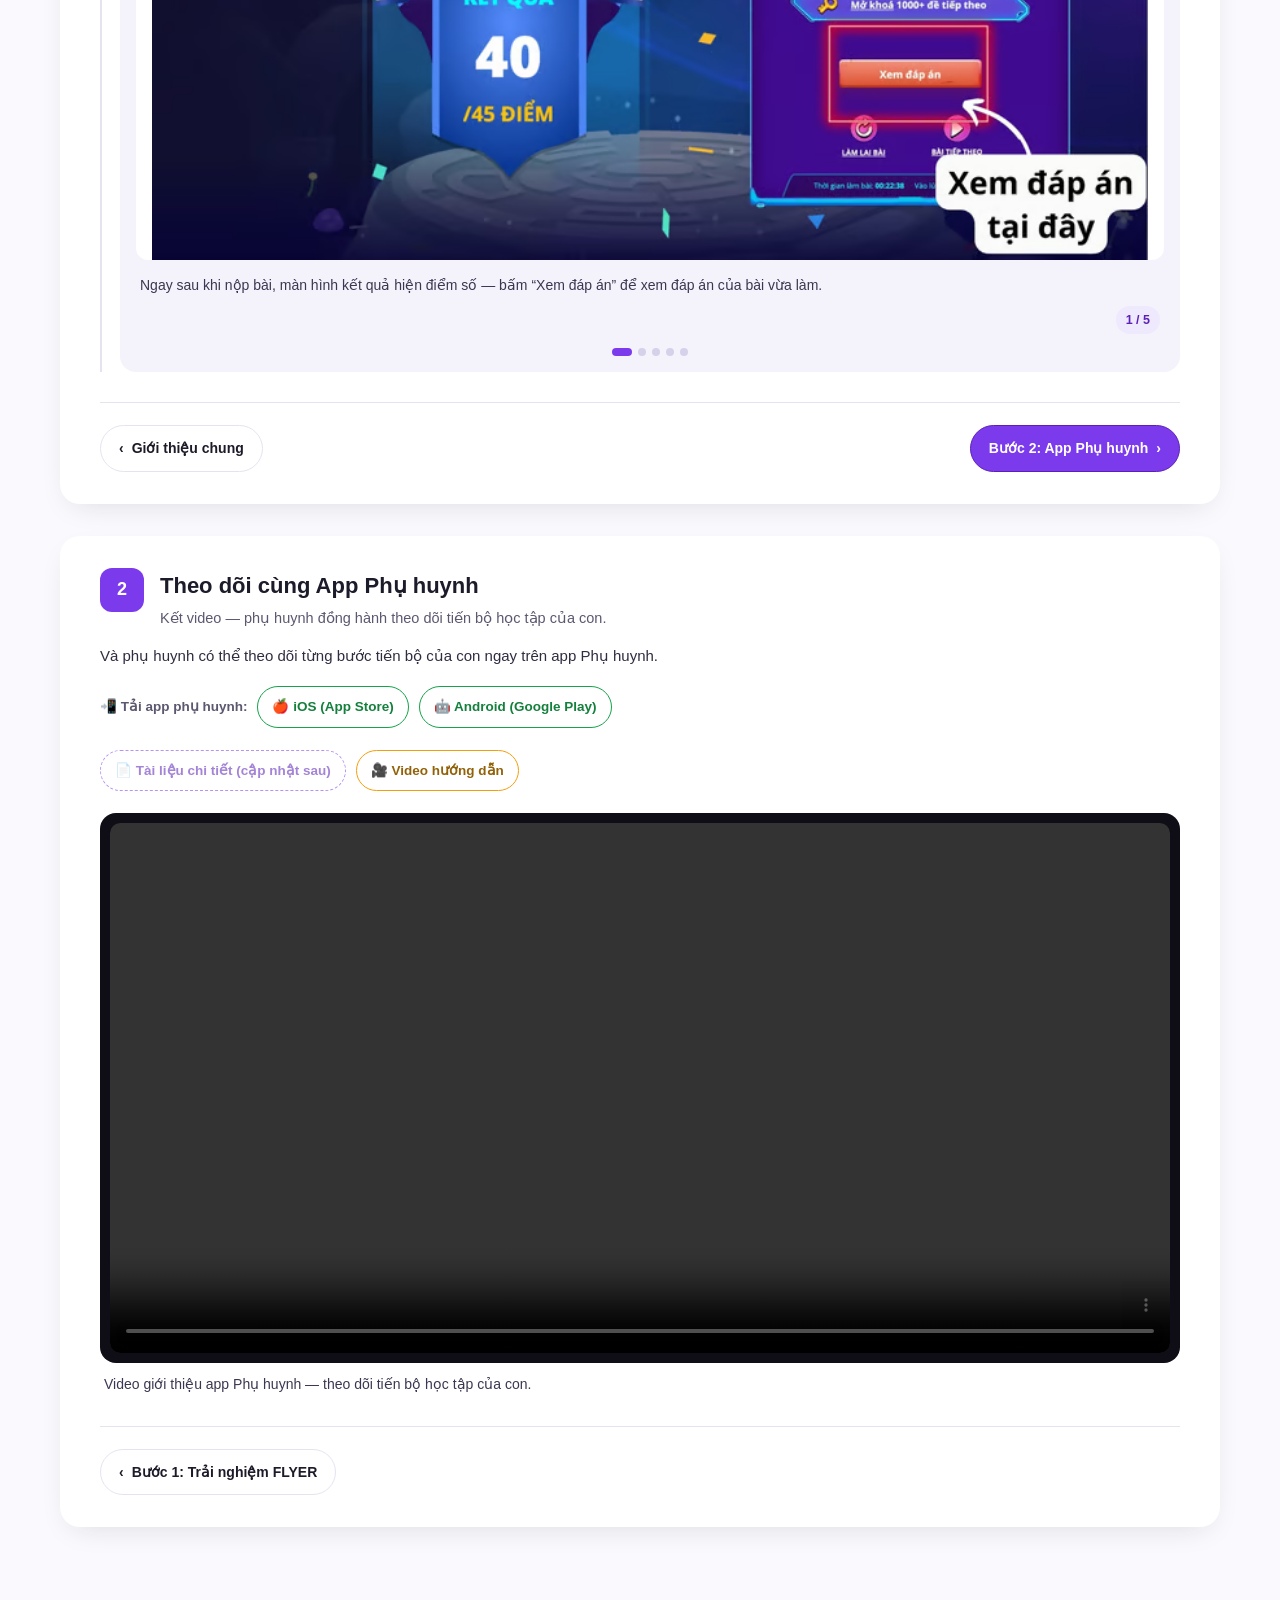
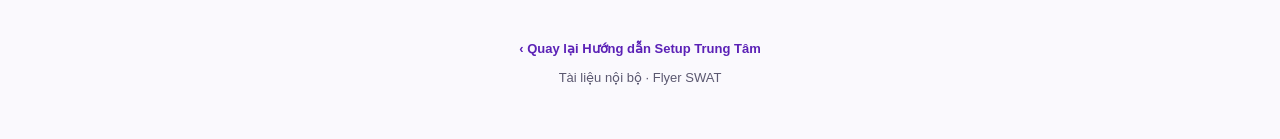
==== commit 1057ac48: "REMOVE VIDEO" ====
--- a/flyer_exam/index.html
+++ b/flyer_exam/index.html
@@ -9,14 +9,44 @@
 <body>
 
 <header class="hero">
-  <span class="hero__eyebrow">FLYER · TRIỂN KHAI CHO PHỤ HUYNH &amp; HỌC SINH</span>
+  <div class="hero__inner">
+    <a class="hero__brand" href="#gioi-thieu" aria-label="FLYER Exam - Trang chủ">
+      <img class="hero__logo" src="img/logo.png" alt="FLYER logo">
+    </a>
+
+    <div class="hero__menu-wrap">
+      <a class="hero__login" href="#dang-nhap-tai-khoan"><span aria-hidden="true">↪</span> Đăng nhập</a>
+      <nav class="hero__nav hero__nav--primary" aria-label="Menu chính">
+        <a class="hero__nav-link" href="#nhiem-vu"><span class="hero__nav-icon" aria-hidden="true">◎</span>Nhiệm vụ</a>
+        <a class="hero__nav-link" href="#luyen-tap"><span class="hero__nav-icon" aria-hidden="true">↗</span>Luyện tập</a>
+        <a class="hero__nav-link" href="#thach-dau"><span class="hero__nav-icon" aria-hidden="true">ϟ</span>Thách đấu</a>
+        <a class="hero__nav-link" href="#bingo"><span class="hero__nav-icon" aria-hidden="true">▦</span>Bingo</a>
+        <a class="hero__nav-link" href="#study"><span class="hero__nav-icon" aria-hidden="true">♧</span>Speaking, Writing</a>
+        <a class="hero__nav-link" href="#dao-de"><span class="hero__nav-icon" aria-hidden="true">⇄</span>Đảo đề</a>
+      </nav>
+      <div class="hero__dropdown">
+        <button type="button" class="hero__dropdown-toggle" aria-haspopup="true" aria-expanded="false">Tính năng khác <span class="hero__dropdown-arrow" aria-hidden="true">⌄</span></button>
+        <nav class="hero__nav hero__dropdown-panel" aria-label="Tính năng khác">
+          <span class="hero__dropdown-label">Khám phá thêm</span>
+          <a class="hero__nav-link" href="#tra-cuu-tu-vung"><span class="hero__nav-icon" aria-hidden="true">⌕</span>Tra cứu từ vựng</a>
+          <a class="hero__nav-link" href="#xem-dap-an-lich-su"><span class="hero__nav-icon" aria-hidden="true">🕘</span>Xem đáp án và lịch sử làm bài</a>
+          <a class="hero__nav-link" href="https://drive.google.com/file/d/1DA23qHArNNXXNYD94w3r6xMY66OkzjPy/view" target="_blank" rel="noopener"><span class="hero__nav-icon" aria-hidden="true">🏆</span>Xem thành tích/xếp hạng</a>
+        </nav>
+      </div>
+    </div>
+  </div>
 </header>
 
 <div class="hero-video-wrap" id="gioi-thieu">
-  <video class="hero__video-player" controls preload="metadata">
-    <source src="video/Gio%CC%9B%CC%81i%20thie%CC%A3%CC%82u%20Pho%CC%80ng%20Thi%20A%CC%89o_B2B.mp4" type="video/mp4">
-    Trình duyệt của bạn không hỗ trợ phát video này.
-  </video>
+  <iframe
+    class="hero__video-player"
+    src="https://www.youtube-nocookie.com/embed/Z34n0yWeLVI?rel=0"
+    title="Giới thiệu Phòng Thi Ảo FLYER Exam"
+    allow="accelerometer; autoplay; clipboard-write; encrypted-media; gyroscope; picture-in-picture; web-share"
+    referrerpolicy="strict-origin-when-cross-origin"
+    allowfullscreen
+    loading="lazy"
+  ></iframe>
 </div>
 
 <div class="hero-caption">
@@ -49,7 +79,7 @@
           <a class="diagram__card" href="#luyen-tap"><span class="diagram__card-num">1.3</span><span class="diagram__card-label">Luyện tập</span></a>
           <a class="diagram__card" href="#thach-dau"><span class="diagram__card-num">1.4</span><span class="diagram__card-label">Thách đấu</span></a>
           <a class="diagram__card" href="#bingo"><span class="diagram__card-num">1.5</span><span class="diagram__card-label">Bingo</span></a>
-          <a class="diagram__card" href="#study"><span class="diagram__card-num">1.6</span><span class="diagram__card-label">Level, Speaking, Writing</span></a>
+          <a class="diagram__card" href="#study"><span class="diagram__card-num">1.6</span><span class="diagram__card-label">Study, Speaking, Writing</span></a>
           <a class="diagram__card" href="#dao-de"><span class="diagram__card-num">1.7</span><span class="diagram__card-label">Đảo đề</span></a>
           <a class="diagram__card" href="#tinh-nang-khac"><span class="diagram__card-num">1.8</span><span class="diagram__card-label">Tính năng khác</span></a>
         </div>
@@ -75,6 +105,12 @@
       </div>
     </div>
 
+    <div class="app-links">
+      <span class="app-links__label">📲 Tải app học sinh:</span>
+      <a class="chip chip--store" href="https://play.google.com/store/apps/details?id=com.flyer.exam" target="_blank" rel="noopener">🤖 Android (Google Play)</a>
+      <a class="chip chip--store" href="https://apps.apple.com/us/app/flyer-virtual-english-tests/id1671502218" target="_blank" rel="noopener">🍎 iOS (App Store)</a>
+    </div>
+
     <div class="part" id="dang-nhap-tai-khoan">
       <div class="part__head">
         <span class="part__num">1</span>
@@ -83,8 +119,8 @@
       <p class="part__desc">Con dùng đúng tài khoản (số điện thoại/tên đăng nhập) và mật khẩu do giáo viên cấp để đăng nhập vào FLYER qua domain của trung tâm (ví dụ: <strong>https://domain.flyer.us/</strong> — trung tâm gửi link cụ thể).</p>
 
       <div class="step__toolbar">
-        <span class="chip chip--doc chip--disabled">📄 Tài liệu chi tiết (cập nhật sau)</span>
-        <span class="chip chip--video chip--disabled">🎥 Video hướng dẫn (cập nhật sau)</span>
+        <a href="https://www.youtube.com/watch?v=XToKxtOYd5s&feature=youtu.be" target="_blank" rel="noopener" class="chip chip--doc">📄 Link đăng ký</a>
+        <a href="https://www.youtube.com/watch?v=CpIAIPaXLoY&feature=youtu.be" target="_blank" rel="noopener" class="chip chip--video">🎥 Active tài khoản</a>
       </div>
 
       <div class="carousel" data-carousel>
@@ -128,10 +164,10 @@
         <li><span class="mini-steps__num">3</span><span>Nhấn nút <strong>Bắt đầu</strong> để làm bài. Sau khi hoàn thành, hệ thống sẽ trả kết quả tức thì kèm theo giải thích đáp án chi tiết.</span></li>
       </ol>
 
-      <div class="step__toolbar">
+      <!-- <div class="step__toolbar">
         <span class="chip chip--doc chip--disabled">📄 Tài liệu chi tiết (cập nhật sau)</span>
         <span class="chip chip--video chip--disabled">🎥 Video hướng dẫn (cập nhật sau)</span>
-      </div>
+      </div> -->
 
       <div class="canva-embed">
         <iframe src="https://iframely.net/o7UInUp9" allowfullscreen="" allow="fullscreen *;"></iframe>
@@ -145,10 +181,10 @@
       </div>
       <p class="part__desc">Mục Luyện tập cho phép con tự ôn luyện thêm theo chủ đề, kỹ năng, cấp độ ngoài các bài đã được giao.</p>
 
-      <div class="step__toolbar">
+      <!-- <div class="step__toolbar">
         <span class="chip chip--doc chip--disabled">📄 Tài liệu chi tiết (cập nhật sau)</span>
         <span class="chip chip--video chip--disabled">🎥 Video hướng dẫn (cập nhật sau)</span>
-      </div>
+      </div> -->
 
       <div class="carousel" data-carousel>
         <div class="carousel__frame">
@@ -182,14 +218,19 @@
 
       <div class="step__toolbar">
         <a href="https://help.flyer.vn/danh-cho-hoc-sinh/thach-dau" target="_blank" class="chip chip--doc" >📄 Tài liệu chi tiết</a>
-        <button type="button" class="chip chip--video" data-video-src="video/S%E1%BA%A3nh%20th%C3%A1ch%20%C4%91%E1%BA%A5u.mp4">🎥 Video hướng dẫn</button>
+        <a href="https://www.youtube.com/watch?v=ezPMNxJXELA" target="_blank" rel="noopener" class="chip chip--video">🎥 Video hướng dẫn</a>
       </div>
 
       <div class="video-embed">
-        <video class="video-embed__player" controls preload="metadata">
-          <source src="video/S%E1%BA%A3nh%20th%C3%A1ch%20%C4%91%E1%BA%A5u.mp4" type="video/mp4">
-          Trình duyệt của bạn không hỗ trợ phát video này.
-        </video>
+        <iframe
+          class="video-embed__player"
+          src="https://www.youtube.com/embed/ezPMNxJXELA?rel=0"
+          title="Video thách đấu FLYER"
+          allow="accelerometer; autoplay; clipboard-write; encrypted-media; gyroscope; picture-in-picture; web-share"
+          referrerpolicy="strict-origin-when-cross-origin"
+          allowfullscreen
+          loading="lazy"
+        ></iframe>
       </div>
       <p class="video-embed__caption">Video giới thiệu Sảnh thách đấu — nơi con thách đấu trực tiếp với bạn bè qua một bài tập để thi đua điểm số.</p>
     </div>
@@ -203,14 +244,19 @@
 
       <div class="step__toolbar">
         <a href="https://help.flyer.vn/danh-cho-hoc-sinh/tro-chuyen-voi-bingo-ai" target="_blank" class="chip chip--doc" >📄 Tài liệu chi tiết</a>
-        <button type="button" class="chip chip--video" data-video-src="video/app_bingo_ai.mp4">🎥 Video hướng dẫn</button>
+        <a href="https://www.youtube.com/watch?v=O7jY3zhgP0s" target="_blank" rel="noopener" class="chip chip--video">🎥 Video hướng dẫn</a>
       </div>
 
       <div class="video-embed">
-        <video class="video-embed__player" controls preload="metadata">
-          <source src="video/app_bingo_ai.mp4" type="video/mp4">
-          Trình duyệt của bạn không hỗ trợ phát video này.
-        </video>
+        <iframe
+          class="video-embed__player"
+          src="https://www.youtube.com/embed/O7jY3zhgP0s?rel=0"
+          title="Video Luyện tập cùng Bingo"
+          allow="accelerometer; autoplay; clipboard-write; encrypted-media; gyroscope; picture-in-picture; web-share"
+          referrerpolicy="strict-origin-when-cross-origin"
+          allowfullscreen
+          loading="lazy"
+        ></iframe>
       </div>
       <p class="video-embed__caption">Video giới thiệu app Bingo AI — trợ lý AI đồng hành cùng con luyện Speaking, Writing.</p>
     </div>
@@ -229,10 +275,10 @@
         </div>
         <p class="subpart__desc">Study chia lộ trình ôn tập thành từng chặng theo level — con hoàn thành lần lượt từng chặng để mở khoá chặng tiếp theo, hệ thống tự theo dõi tiến độ học (số buổi đã hoàn thành/tổng số buổi của chương trình).</p>
 
-        <div class="step__toolbar">
+        <!-- <div class="step__toolbar">
           <span class="chip chip--doc chip--disabled">📄 Tài liệu chi tiết (cập nhật sau)</span>
           <span class="chip chip--video chip--disabled">🎥 Video hướng dẫn (cập nhật sau)</span>
-        </div>
+        </div> -->
 
         <div class="carousel" data-carousel>
           <div class="carousel__frame">
@@ -363,14 +409,19 @@
 
         <div class="step__toolbar">
           <span class="chip chip--doc chip--disabled">📄 Tài liệu chi tiết (cập nhật sau)</span>
-          <button type="button" class="chip chip--video" data-video-src="video/Global_Journey.mp4">🎥 Video hướng dẫn</button>
+          <a href="https://www.youtube.com/watch?v=R1JeV_0spvM" target="_blank" rel="noopener" class="chip chip--video">🎥 Video hướng dẫn</a>
         </div>
 
         <div class="video-embed">
-          <video class="video-embed__player" controls preload="metadata">
-            <source src="video/Global_Journey.mp4" type="video/mp4">
-            Trình duyệt của bạn không hỗ trợ phát video này.
-          </video>
+          <iframe
+            class="video-embed__player"
+            src="https://www.youtube.com/embed/R1JeV_0spvM?rel=0"
+            title="Video Luyện tập theo Global Journey"
+            allow="accelerometer; autoplay; clipboard-write; encrypted-media; gyroscope; picture-in-picture; web-share"
+            referrerpolicy="strict-origin-when-cross-origin"
+            allowfullscreen
+            loading="lazy"
+          ></iframe>
         </div>
         <p class="video-embed__caption">Video hướng dẫn luyện tập theo Global Journey.</p>
       </div>
@@ -392,14 +443,19 @@
 
         <div class="step__toolbar">
           <span class="chip chip--doc chip--disabled">📄 Tài liệu chi tiết (cập nhật sau)</span>
-          <button type="button" class="chip chip--video" data-video-src="video/tuvung.mp4">🎥 Video hướng dẫn</button>
+          <a href="https://www.youtube.com/watch?v=T0CMLJXxCwQ" target="_blank" rel="noopener" class="chip chip--video">🎥 Video hướng dẫn</a>
         </div>
 
         <div class="video-embed">
-          <video class="video-embed__player" controls preload="metadata">
-            <source src="video/tuvung.mp4" type="video/mp4">
-            Trình duyệt của bạn không hỗ trợ phát video này.
-          </video>
+          <iframe
+            class="video-embed__player"
+            src="https://www.youtube.com/embed/T0CMLJXxCwQ?rel=0"
+            title="Video Tra cứu từ vựng"
+            allow="accelerometer; autoplay; clipboard-write; encrypted-media; gyroscope; picture-in-picture; web-share"
+            referrerpolicy="strict-origin-when-cross-origin"
+            allowfullscreen
+            loading="lazy"
+          ></iframe>
         </div>
         <p class="video-embed__caption">Video hướng dẫn tra cứu từ vựng ngay trong lúc học.</p>
       </div>
@@ -483,6 +539,12 @@
       </div>
     </div>
     <p class="step__desc">Và phụ huynh có thể theo dõi từng bước tiến bộ của con ngay trên app Phụ huynh.</p>
+
+    <div class="app-links">
+      <span class="app-links__label">📲 Tải app phụ huynh:</span>
+      <a class="chip chip--store" href="https://apps.apple.com/vn/app/flyer-for-teachers/id6449689901" target="_blank" rel="noopener">🍎 iOS (App Store)</a>
+      <a class="chip chip--store" href="https://play.google.com/store/apps/details?id=com.flyer.partner&hl=en&gl=US" target="_blank" rel="noopener">🤖 Android (Google Play)</a>
+    </div>
 
     <div class="step__toolbar">
       <span class="chip chip--doc chip--disabled">📄 Tài liệu chi tiết (cập nhật sau)</span>
--- a/flyer_exam/css/style.css
+++ b/flyer_exam/css/style.css
@@ -25,31 +25,219 @@
 
 /* ================= Component: hero ================= */
 .hero{
-  background:linear-gradient(120deg,#7c3aed 0%,#a855f7 45%,#f97373 100%);
-  color:#fff;
-  padding:22px 24px;
+  position:sticky;
+  top:0;
+  z-index:100;
+  background:#13233d;
+  color:#fff;
+  padding:10px 20px;
+  box-shadow:0 10px 30px -18px rgba(28,27,41,.35);
+}
+.hero__brand{display:flex; align-items:center; flex:none;}
+.hero__inner{
+  max-width:1180px;
+  margin:0 auto;
+  display:flex;
+  align-items:center;
+  gap:20px;
+}
+.hero__logo{
+  display:block;
+  height:52px;
+  width:auto;
+  filter:drop-shadow(0 5px 10px rgba(0,0,0,.18));
+}
+.hero__menu-wrap{
+  margin-left:auto;
+  display:flex;
+  align-items:center;
+  gap:4px;
+}
+.hero__login{
+  display:inline-flex;
+  align-items:center;
+  gap:7px;
+  min-height:36px;
+  padding:8px 14px;
+  border-radius:8px;
+  background:transparent;
+  color:#fff;
+  text-decoration:none;
+  font-size:13px;
+  font-weight:700;
+  white-space:nowrap;
+  border:1px solid transparent;
+  transition:background .15s ease, color .15s ease;
+}
+.hero__login:hover,
+.hero__login:focus-visible{
+  background:#ffb400;
+  color:#13233d;
+}
+.hero__nav--primary{
+  position:static;
+  min-width:0;
+  display:flex;
+  flex-direction:row;
+  align-items:center;
+  gap:18px;
+  padding:0;
+  background:transparent;
+  border:0;
+  box-shadow:none;
+}
+.hero__dropdown{
+  position:relative;
+}
+.hero__dropdown::after{
+  content:"";
+  position:absolute;
+  left:0;
+  right:0;
+  top:100%;
+  height:14px;
+}
+.hero__dropdown-toggle{
+  display:inline-flex;
+  align-items:center;
+  justify-content:center;
+  gap:4px;
+  min-height:36px;
+  padding:8px 10px;
+  border-radius:6px;
+  background:transparent;
+  border:1px solid transparent;
+  color:#fff;
+  font-size:13px;
+  font-weight:700;
+  font-family:inherit;
+  white-space:nowrap;
+  cursor:pointer;
+}
+.hero__dropdown-arrow{
+  display:inline-block;
+  transition:transform .18s ease;
+}
+.hero__dropdown:hover .hero__dropdown-toggle,
+.hero__dropdown:focus-within .hero__dropdown-toggle{
+  background:rgba(255,255,255,.1);
+  border-color:rgba(255,255,255,.35);
+}
+.hero__dropdown:hover .hero__dropdown-arrow,
+.hero__dropdown:focus-within .hero__dropdown-arrow{
+  transform:rotate(180deg);
+}
+.hero__nav{
+  display:flex;
+}
+.hero__dropdown-panel{
+  position:absolute;
+  right:0;
+  top:calc(100% + 10px);
+  z-index:200;
+  min-width:320px;
+  flex-direction:column;
+  gap:4px;
+  padding:10px;
+  border-radius:16px;
+  background:rgba(255,255,255,.98);
+  box-shadow:0 18px 35px -18px rgba(28,27,41,.35);
+  border:1px solid rgba(124,58,237,.12);
+  opacity:0;
+  visibility:hidden;
+  transform:translateY(6px);
+  transition:opacity .16s ease, transform .16s ease, visibility .16s;
+  pointer-events:none;
+}
+.hero__dropdown:hover .hero__dropdown-panel,
+.hero__dropdown:focus-within .hero__dropdown-panel{
+  opacity:1;
+  visibility:visible;
+  transform:translateY(0);
+  pointer-events:auto;
+}
+.hero__dropdown-label{
+  padding:6px 10px 4px;
+  font-size:11px;
+  font-weight:700;
+  letter-spacing:.04em;
+  text-transform:uppercase;
+  color:var(--ink-soft);
+}
+.hero__nav-link{
+  display:flex;
+  align-items:center;
+  min-height:36px;
+  padding:8px 10px;
+  border-radius:6px;
+  background:transparent;
+  border:1px solid transparent;
+  color:rgba(255,255,255,.9);
+  text-decoration:none;
+  font-size:13px;
+  font-weight:700;
+  line-height:1.35;
+  white-space:nowrap;
+  transition:background .15s ease, color .15s ease;
+}
+.hero__nav-link:hover,
+.hero__nav-link.is-active{
+  background:rgba(255,255,255,.1);
+  color:#fff;
+}
+.hero__dropdown .hero__nav-link{
+  background:#f3ebff;
+  border-color:#e9d9ff;
+  color:var(--accent-dark);
+}
+.hero__dropdown .hero__nav-link:hover,
+.hero__dropdown .hero__nav-link.is-active{
+  background:var(--accent-soft);
+  color:var(--accent-dark);
+}
+.hero__dropdown .hero__nav-link{
+  white-space:normal;
+}
+.hero__dropdown .hero__nav-icon{
+  color:var(--accent);
+}
+.hero__nav-icon{
+  display:inline-block;
+  width:18px;
+  color:#aeb9cc;
+  font-size:14px;
   text-align:center;
-}
-.hero__eyebrow{
-  display:inline-block;
-  background:rgba(255,255,255,.18);
-  padding:6px 14px;
-  border-radius:999px;
-  font-size:13px;
-  font-weight:600;
-  letter-spacing:.04em;
+  margin-right:5px;
+}
+@media (max-width:980px){
+  .hero__inner{flex-wrap:wrap;}
+  .hero__menu-wrap{flex:1 1 calc(100% - 160px); justify-content:flex-end;}
+  .hero__nav--primary{order:3; flex-basis:100%; justify-content:center; overflow-x:auto;}
+}
+@media (max-width:640px){
+  .hero{padding:8px 12px;}
+  .hero__logo{height:36px;}
+  .hero__menu-wrap{flex-wrap:wrap; gap:2px;}
+  .hero__nav--primary{justify-content:flex-start; width:100%;}
+  .hero__nav--primary .hero__nav-link{font-size:12px; padding:7px 8px;}
+  .hero__nav-icon{display:none;}
 }
 .hero-video-wrap{
-  max-width:none;
-  margin:0;
-  padding:0;
+  max-width:1100px;
+  margin:30px auto 0 auto;
+  padding:0 20px;
   line-height:0;
+  scroll-margin-top:76px;
 }
 .hero__video-player{
   display:block;
   width:100%;
+  aspect-ratio:16 / 9;
   height:auto;
+  border:0;
+  border-radius:18px;
   background:#000;
+  box-shadow:var(--shadow);
 }
 .hero-caption{
   max-width:760px;
@@ -239,7 +427,12 @@
 }
 
 /* ================= Layout: main ================= */
-main{max-width:900px;margin:0 auto;padding:0 20px 80px;}
+main{
+  max-width:1200px;
+  margin:0 auto;
+  padding:0 20px 80px;
+}
+
 
 /* ================= Component: step ================= */
 .step{
@@ -248,7 +441,7 @@
   box-shadow:var(--shadow);
   padding:32px clamp(18px,4vw,40px);
   margin-bottom:32px;
-  scroll-margin-top:24px;
+  scroll-margin-top:76px;
 }
 .step__head{
   display:flex;
@@ -300,13 +493,25 @@
   border-style:dashed;
 }
 .chip--disabled:hover{background:#fff;}
+.chip--store{border-color:#16a34a;color:#15803d;}
+.chip--store:hover{background:#eafaf0;}
+
+.app-links{
+  display:flex;flex-wrap:wrap;align-items:center;gap:10px;
+  margin-bottom:22px;
+}
+.app-links__label{
+  font-size:13.5px;
+  font-weight:700;
+  color:var(--ink-soft);
+}
 
 /* ================= Component: part (sub-section within a step) ================= */
 .part{
   margin-top:28px;
   padding-top:24px;
   border-top:1px dashed var(--line);
-  scroll-margin-top:24px;
+  scroll-margin-top:76px;
 }
 .part:first-of-type{
   margin-top:22px;
@@ -337,6 +542,7 @@
   margin-top:20px;
   padding:18px 0 0 18px;
   border-left:2px solid var(--line);
+  scroll-margin-top:76px;
 }
 .subpart:first-of-type{margin-top:16px;}
 .subpart__head{
@@ -577,10 +783,14 @@
   background:#0f0e17;
   border-radius:16px;
   padding:10px;
+  min-height:550px;
+  height:550px;
 }
 .video-embed__player{
   display:block;
   width:100%;
+  min-height:530px;
+  height:530px;
   max-height:560px;
   border-radius:10px;
   background:#000;
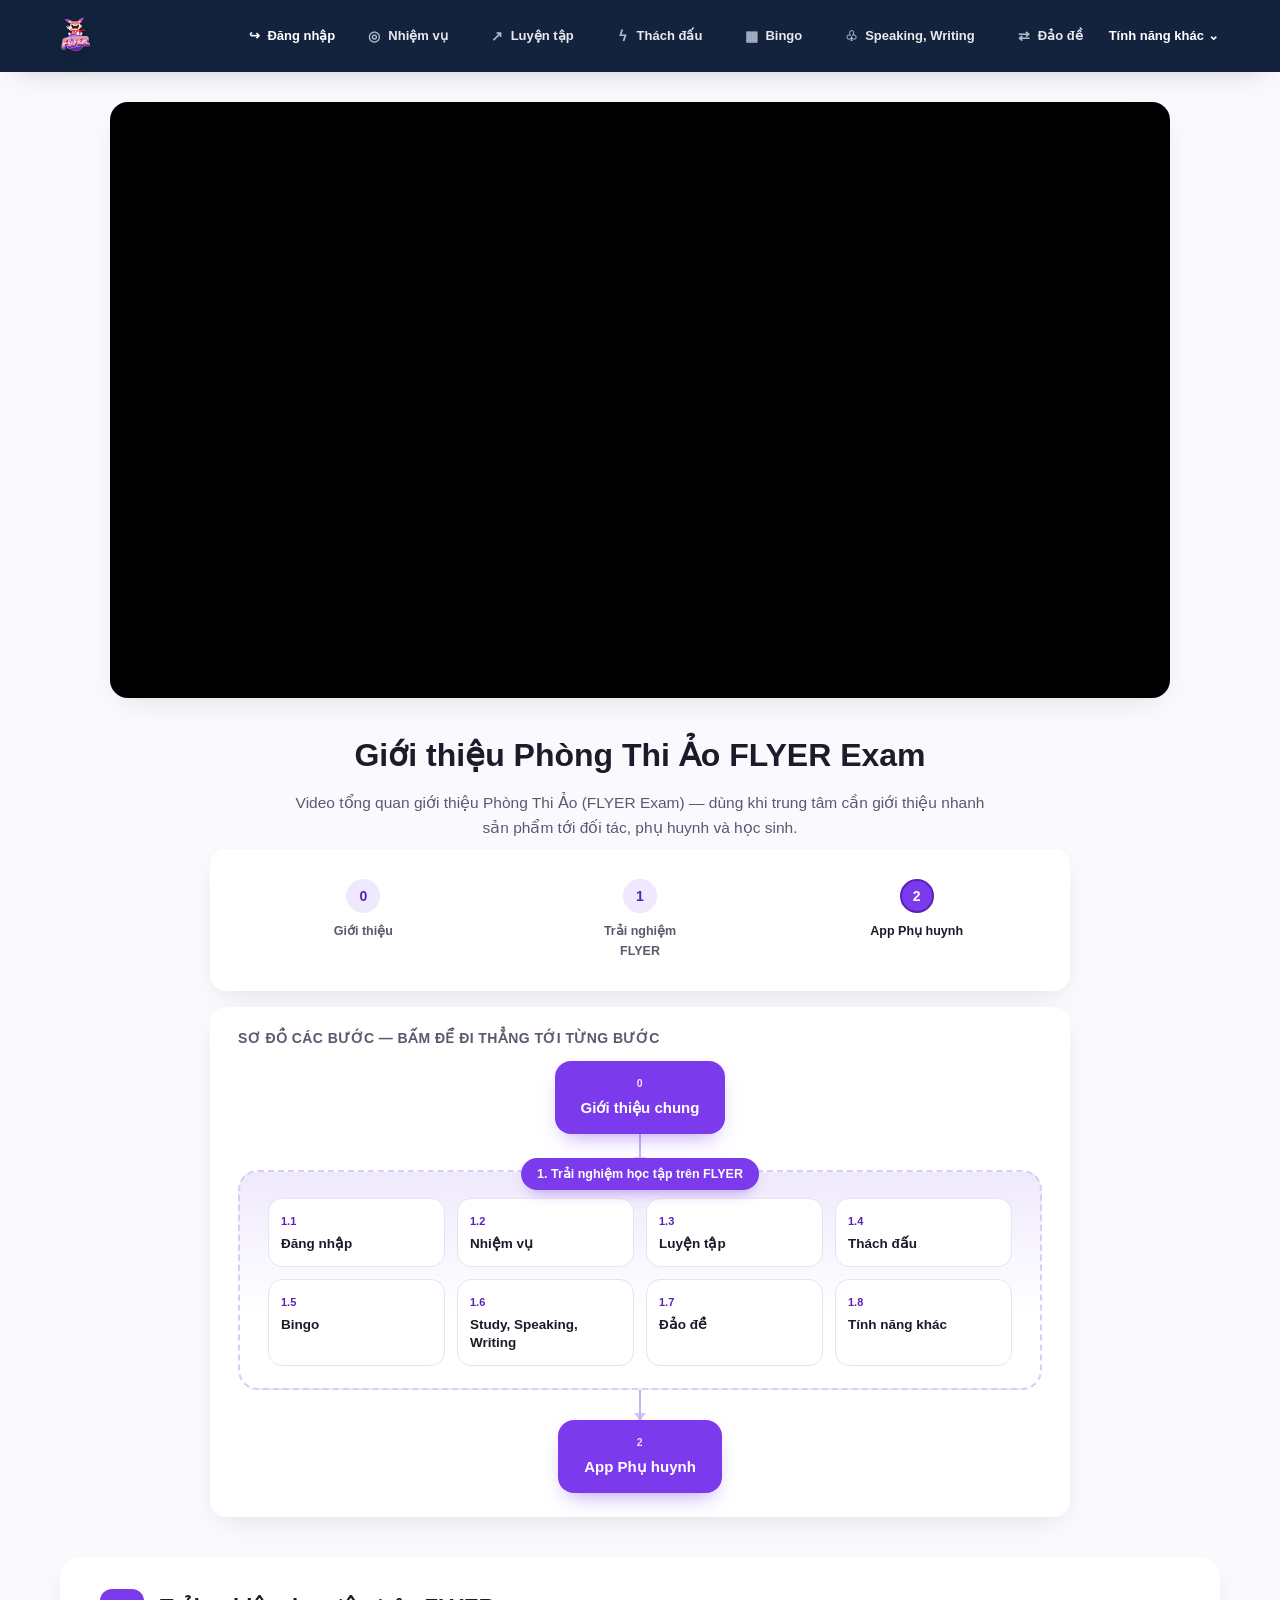
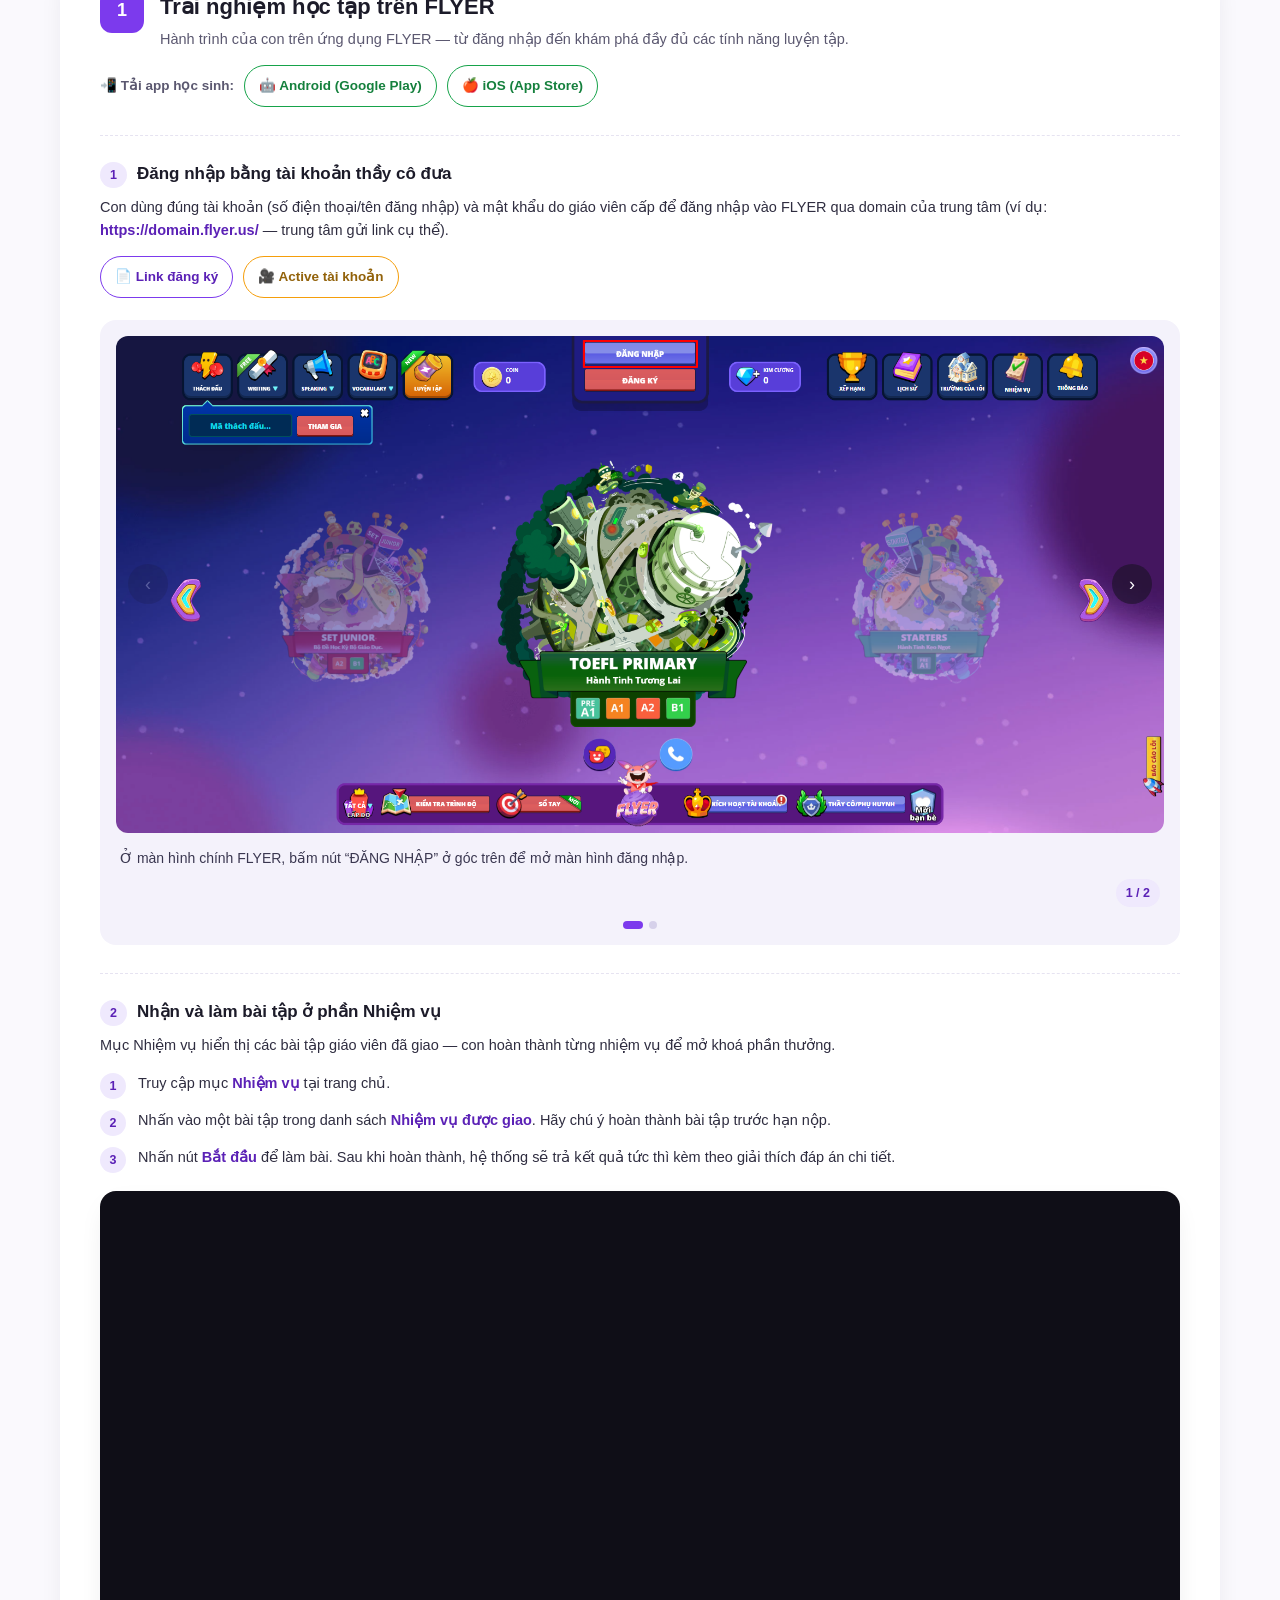
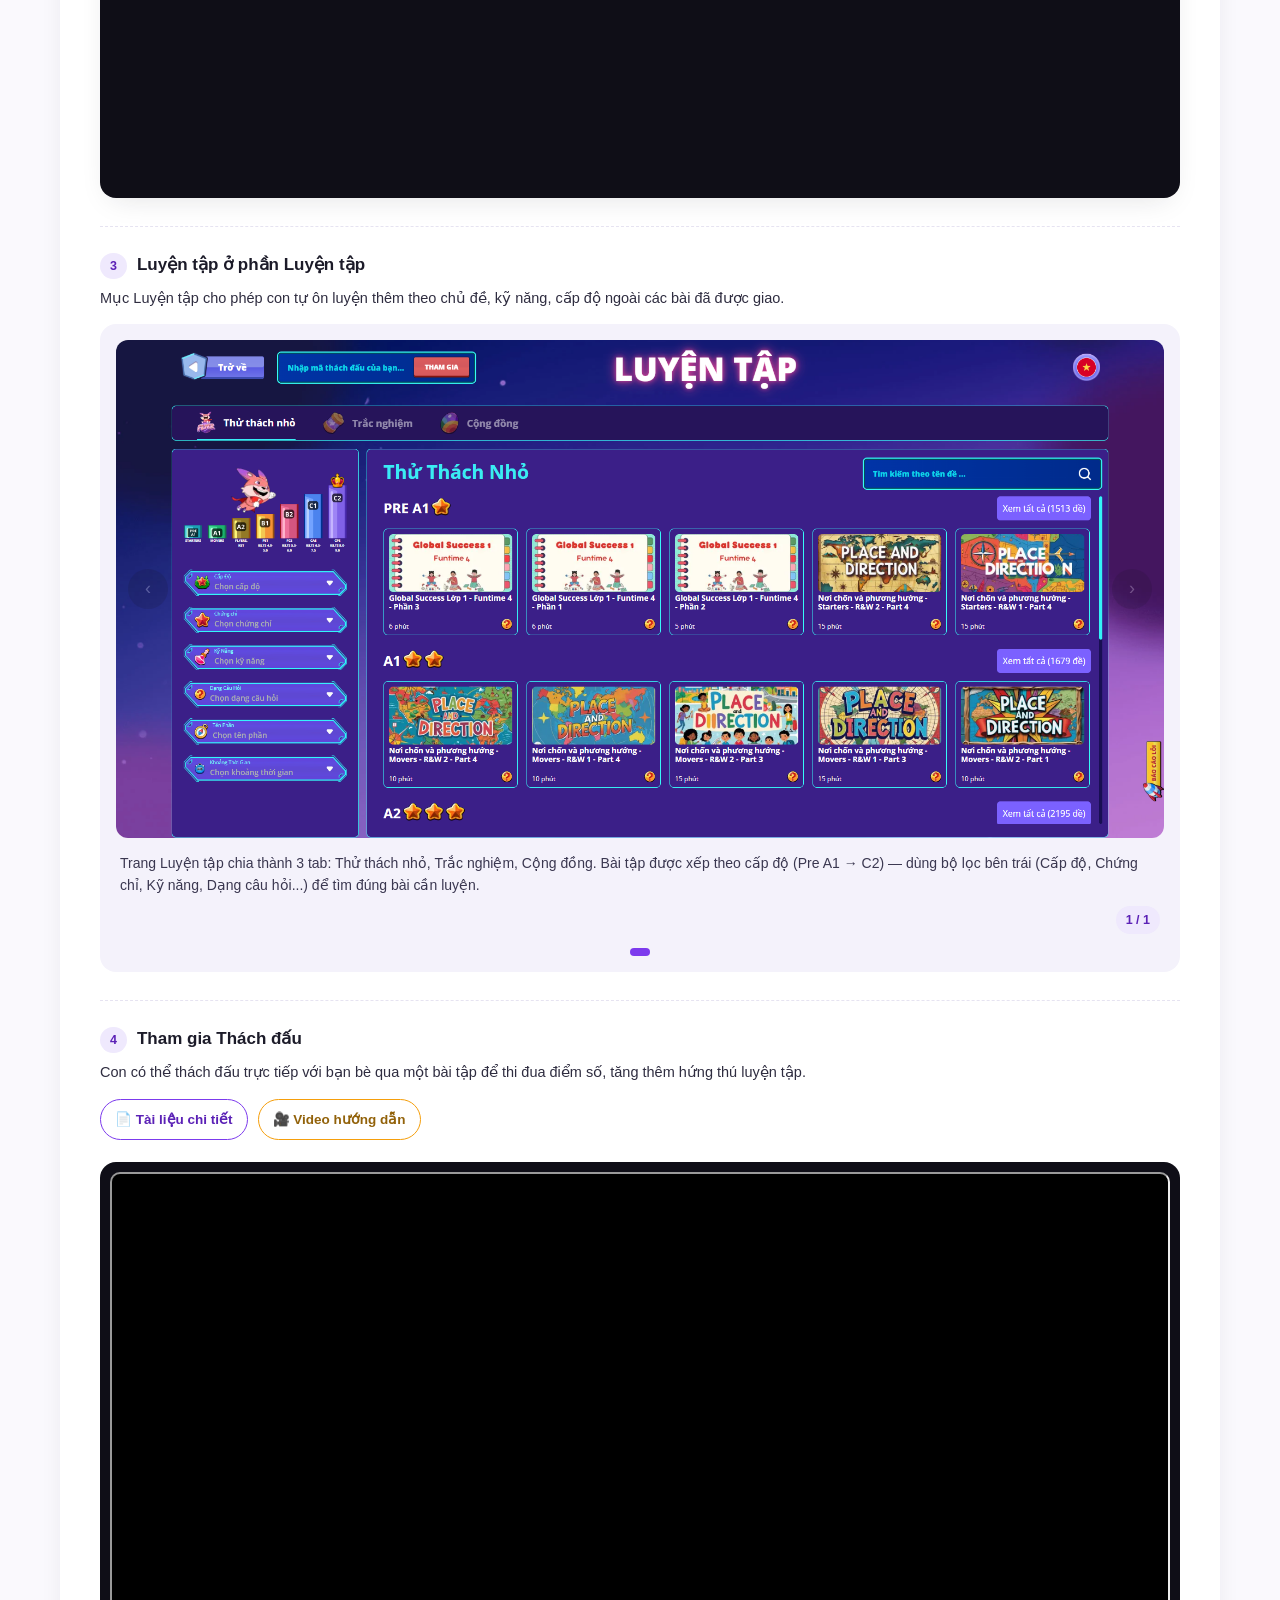
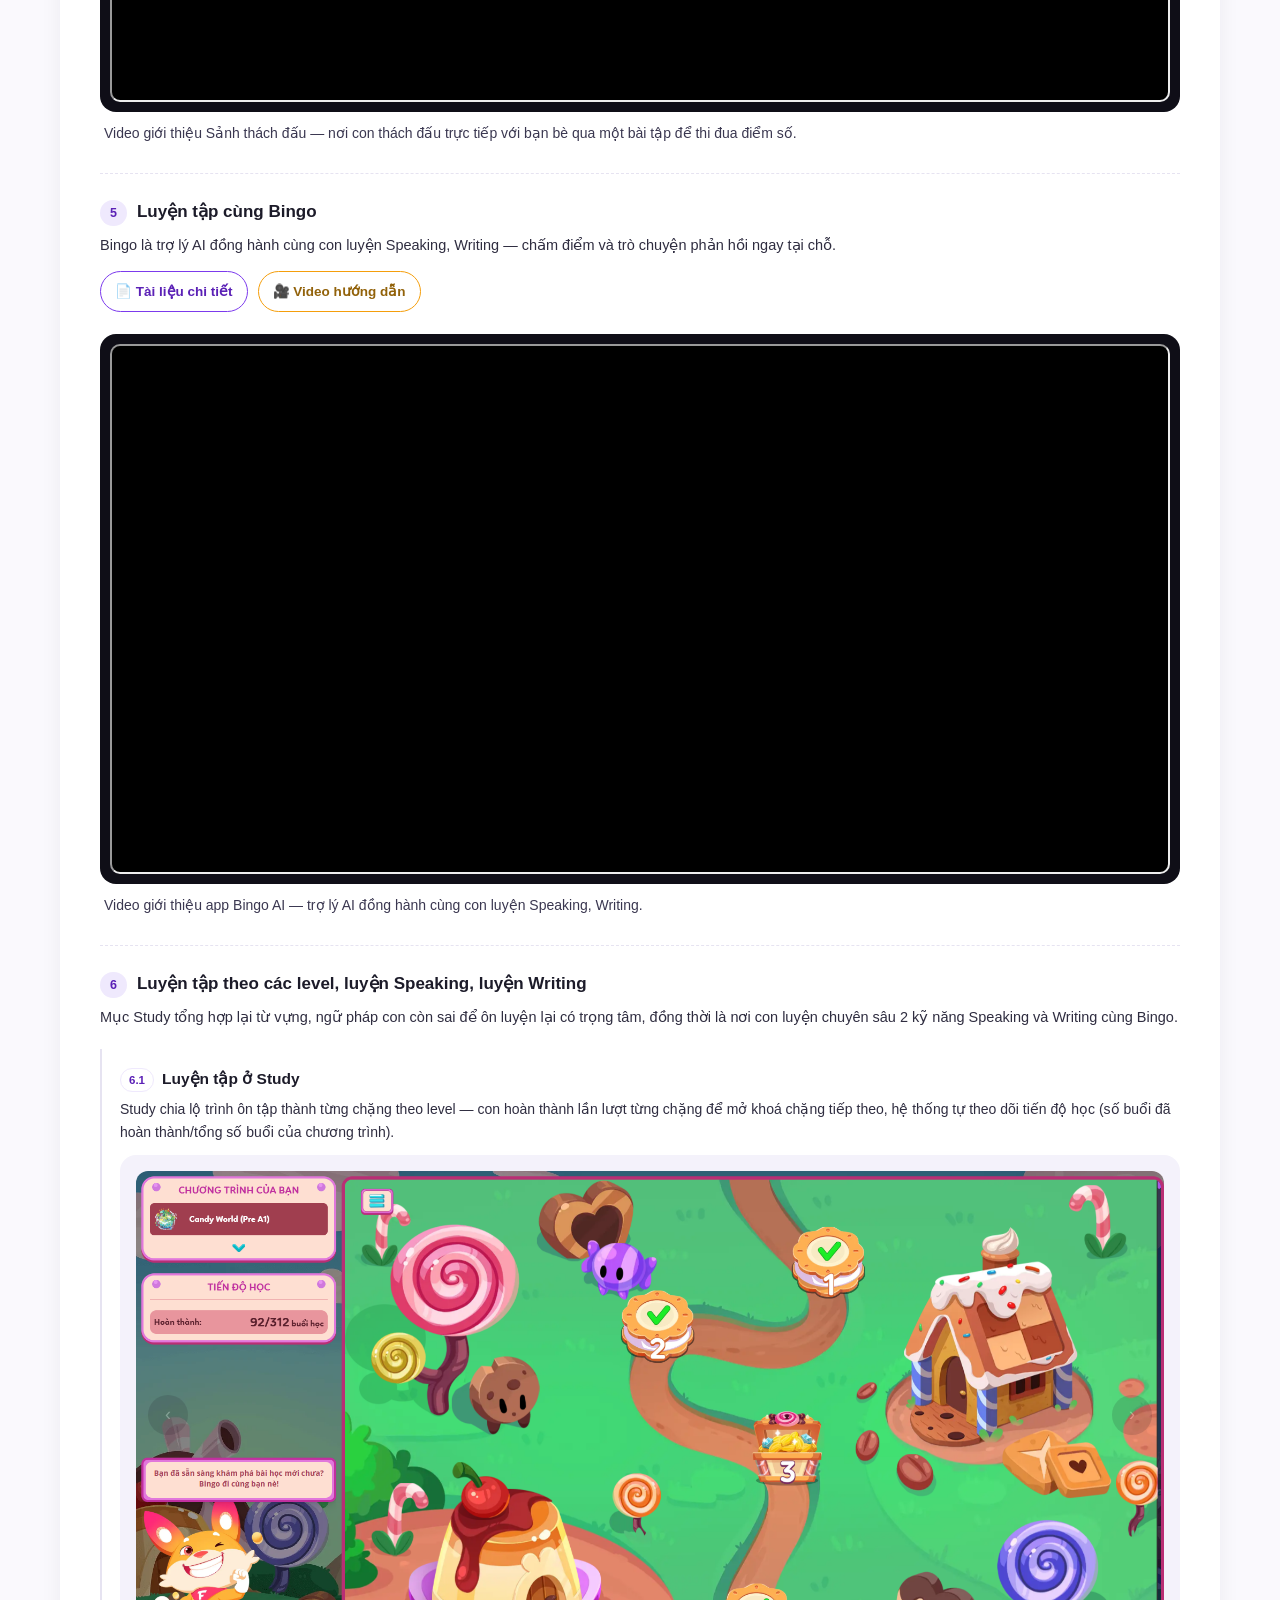
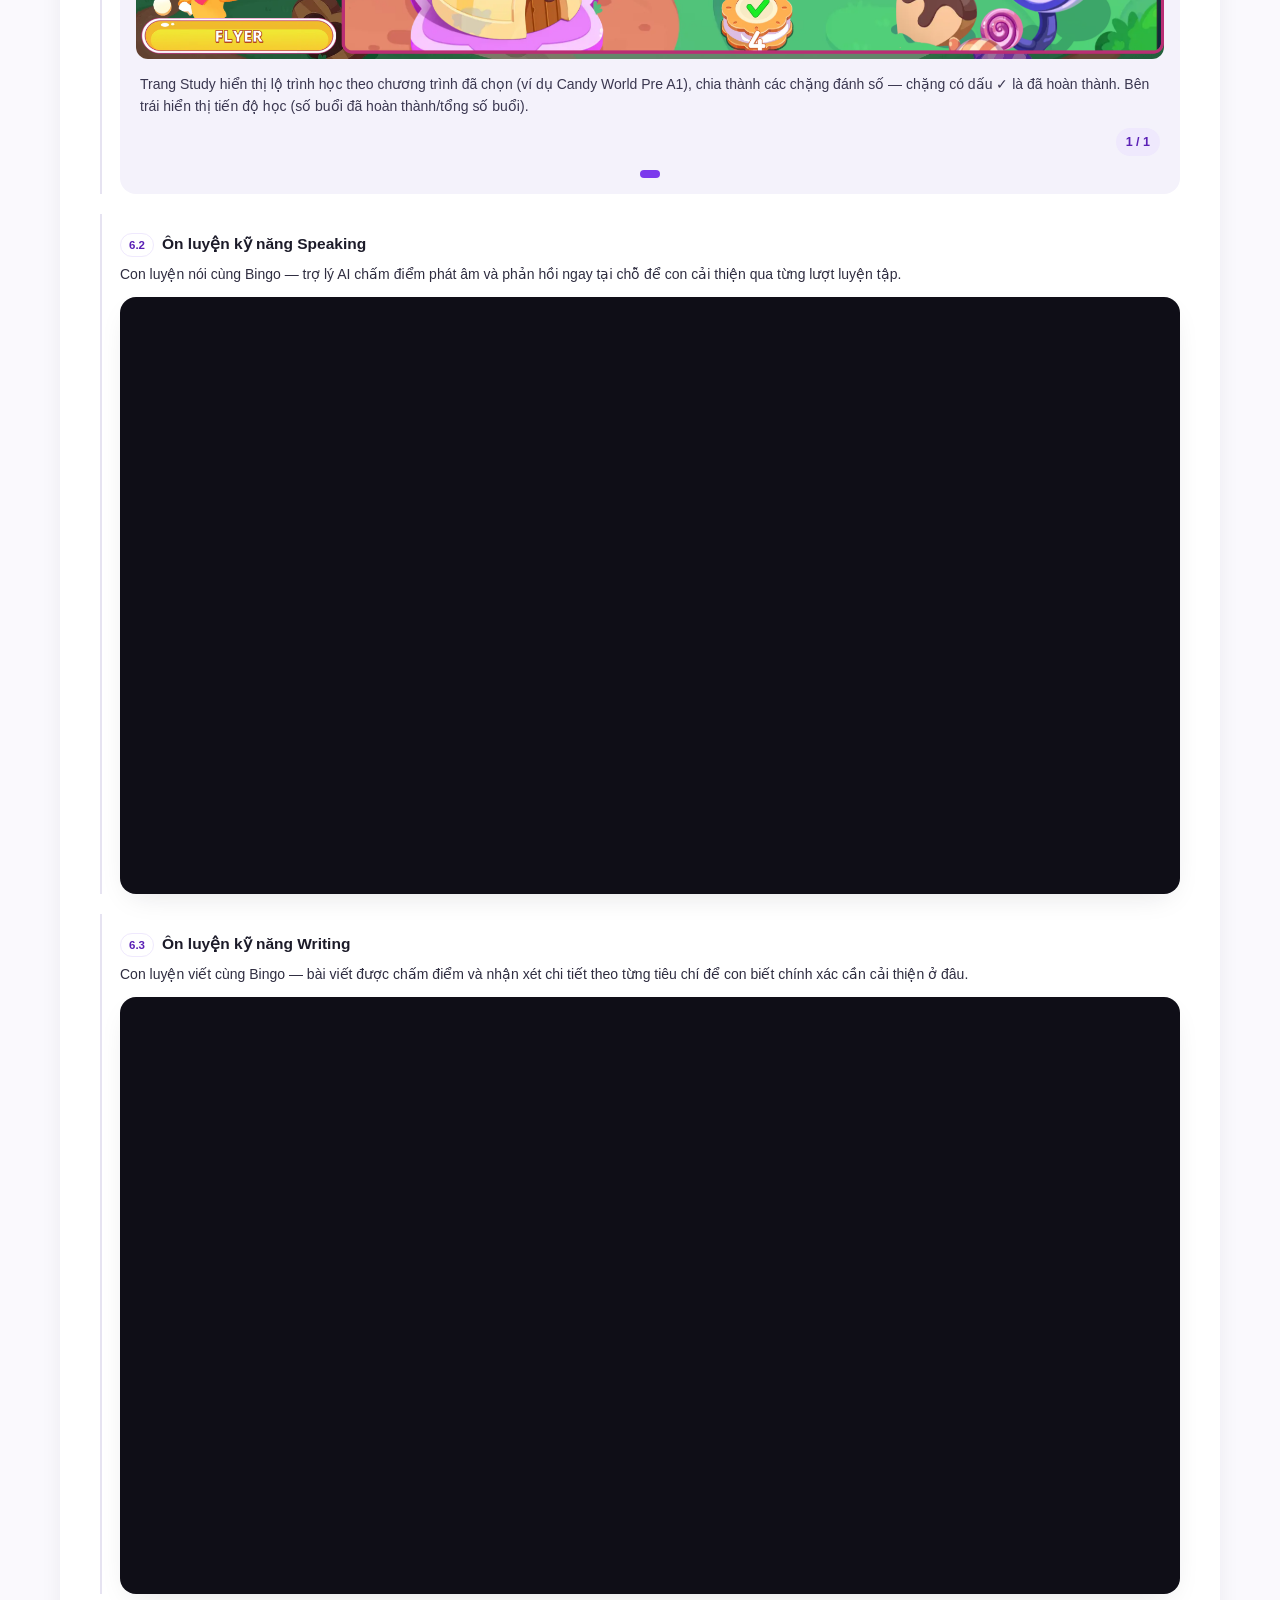
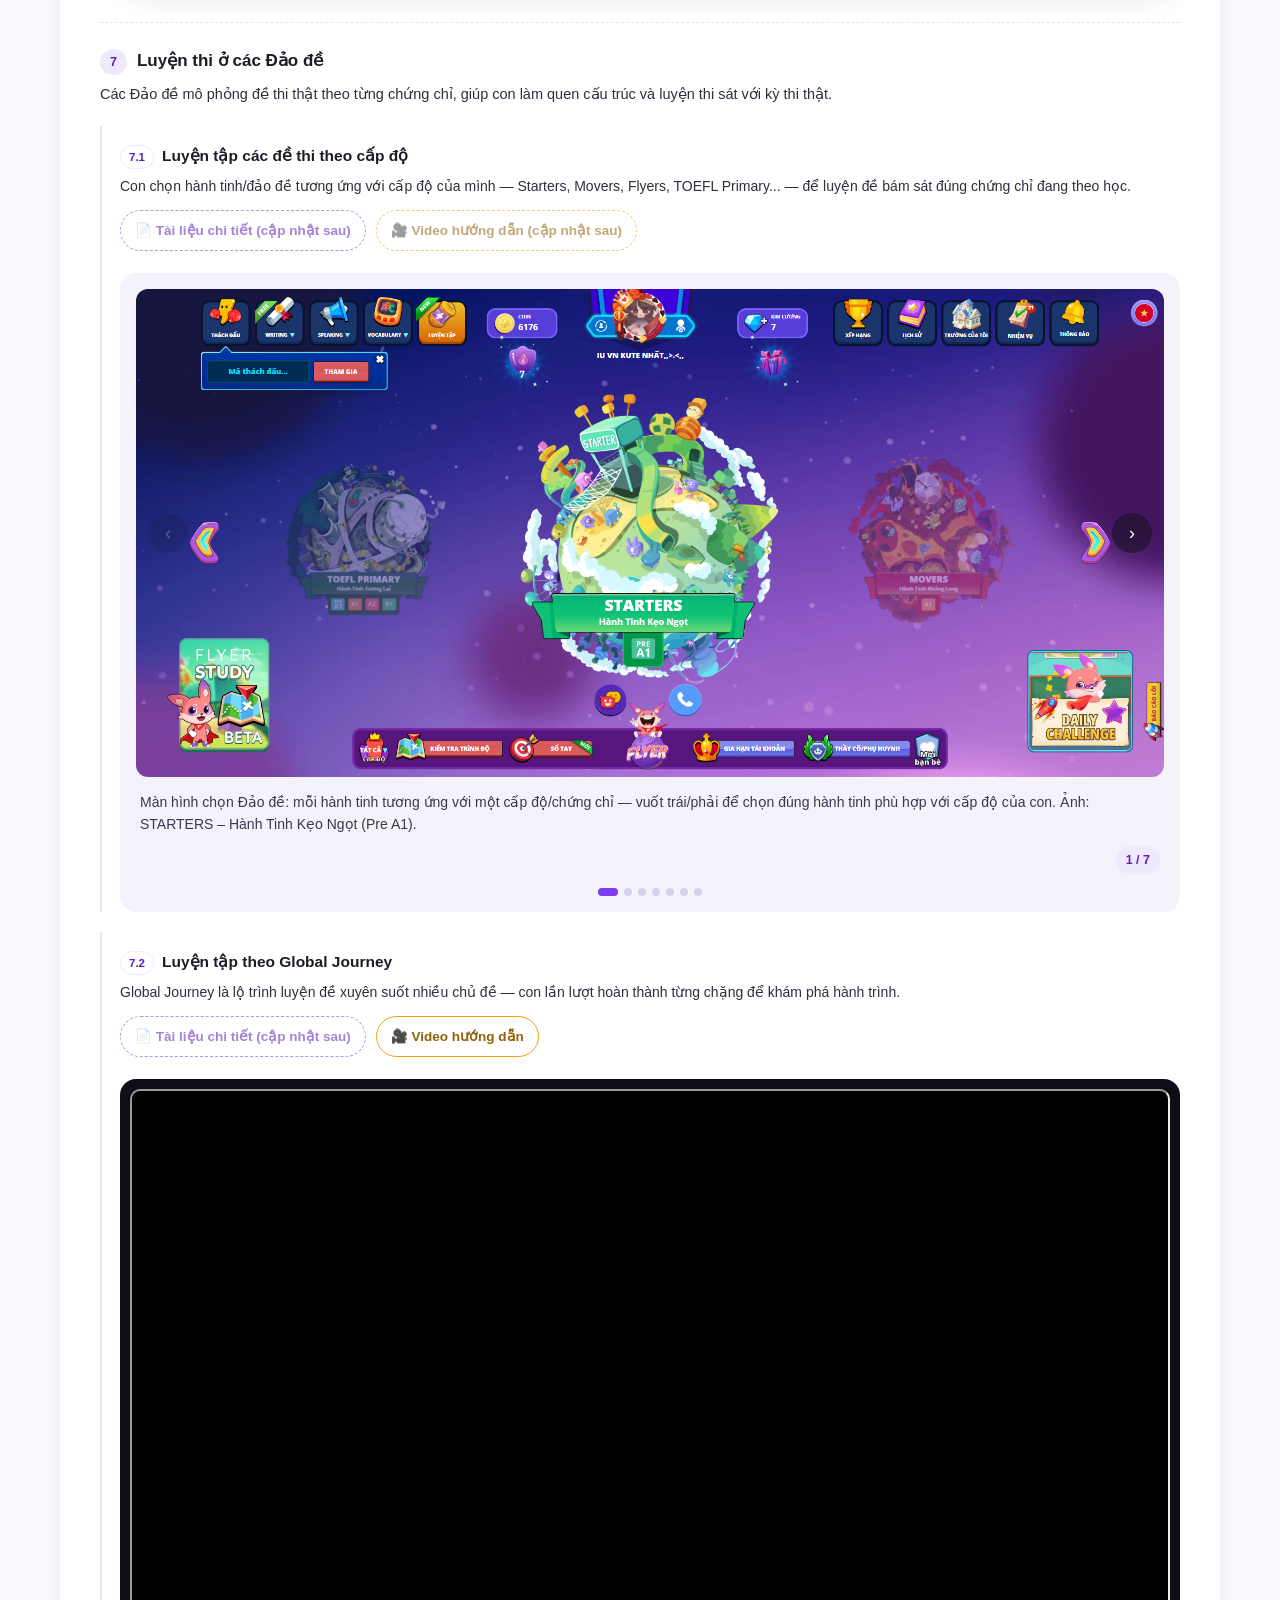
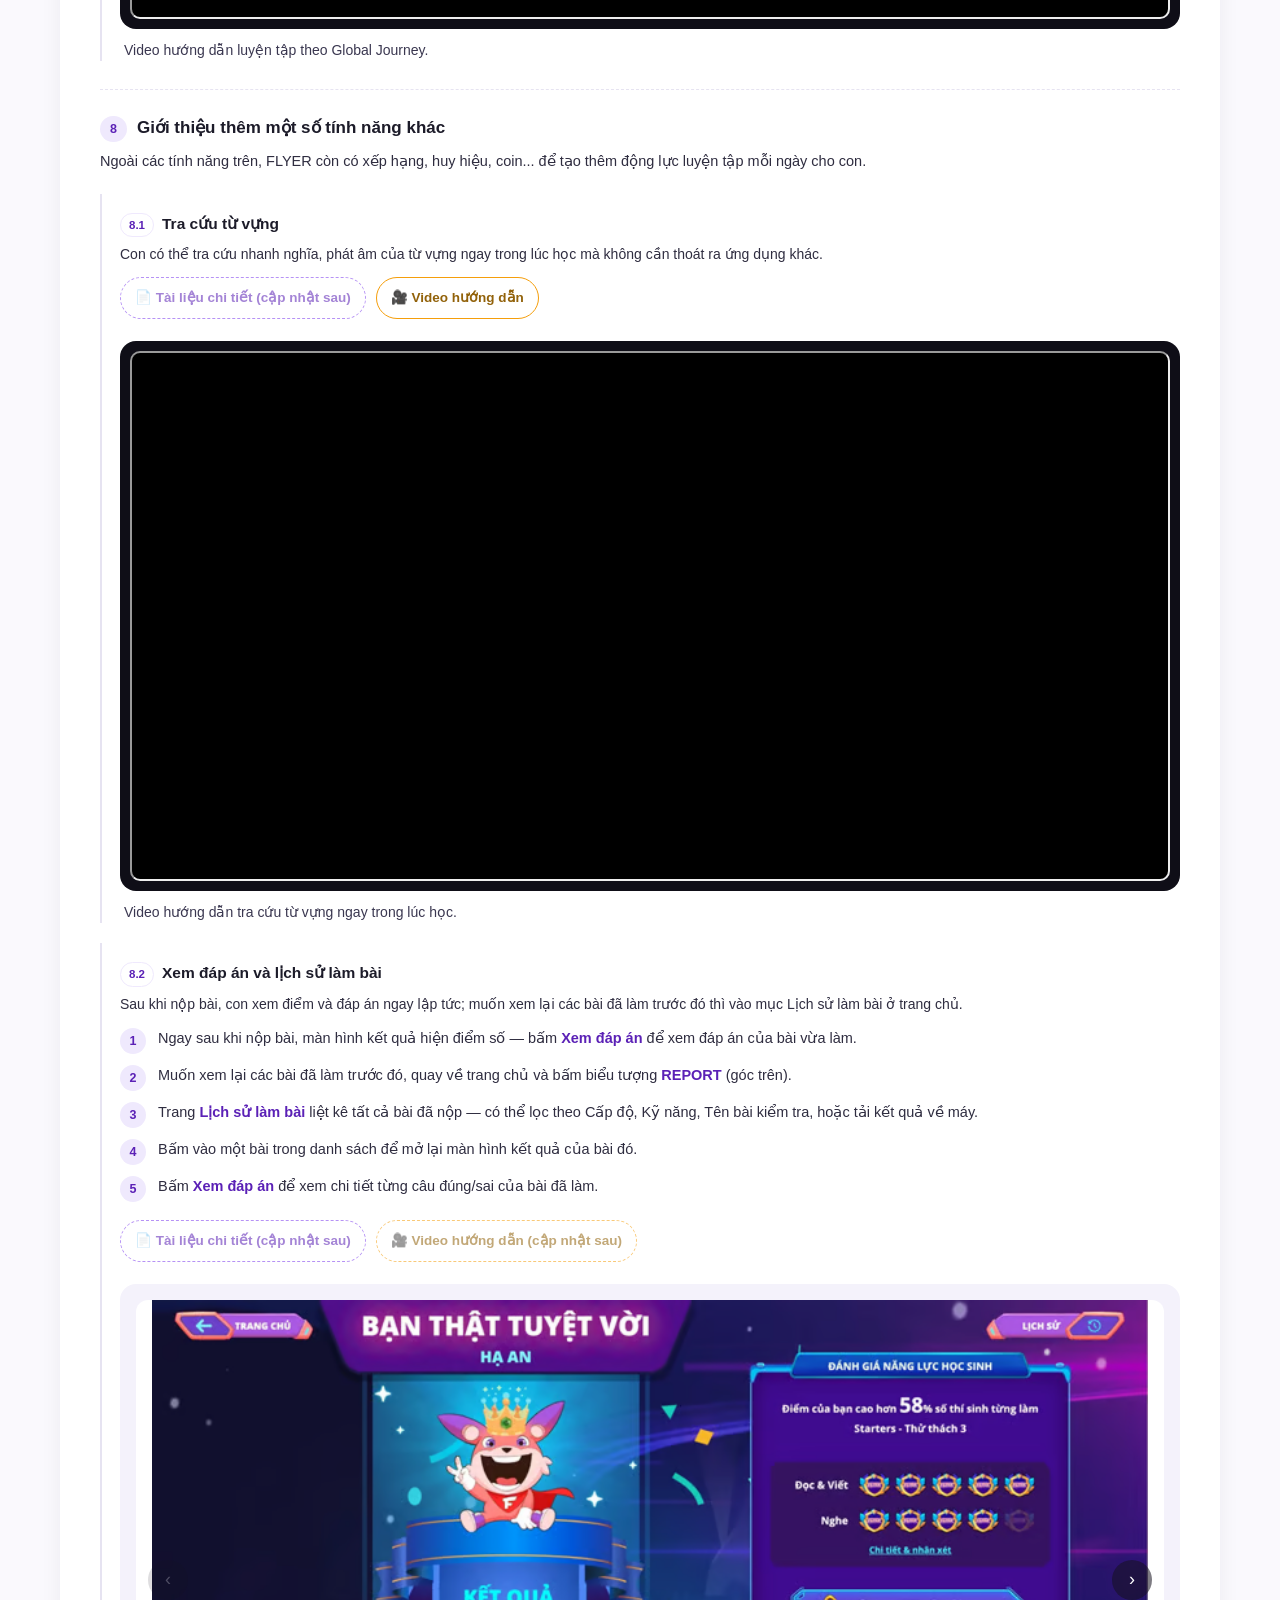
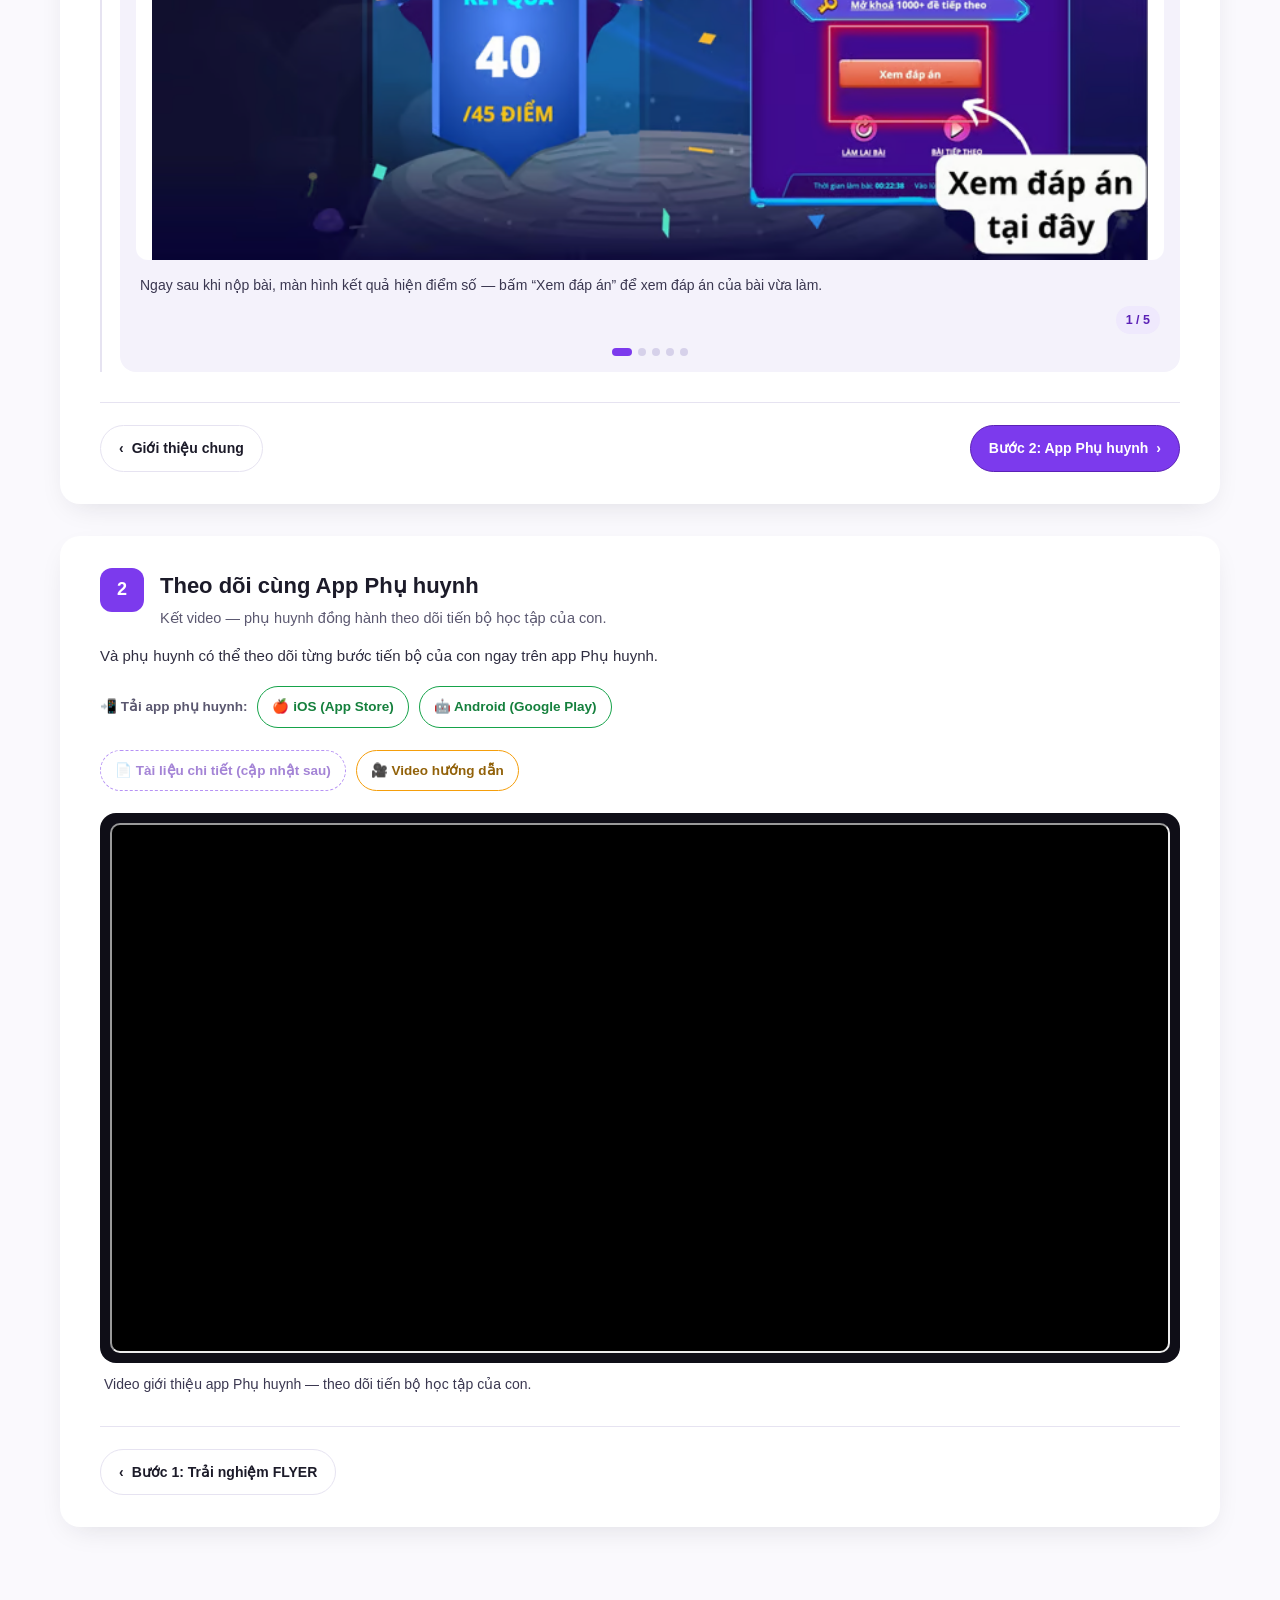
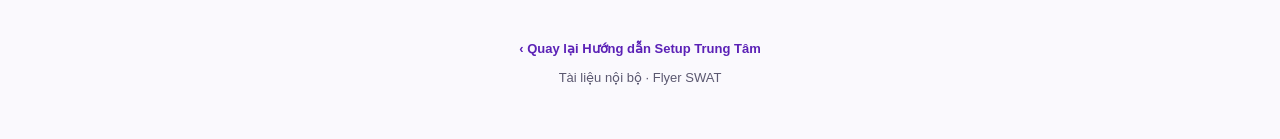
==== commit 6c81fba6: "update video" ====
--- a/flyer_exam/index.html
+++ b/flyer_exam/index.html
@@ -14,7 +14,14 @@
       <img class="hero__logo" src="img/logo.png" alt="FLYER logo">
     </a>
 
-    <div class="hero__menu-wrap">
+    <button type="button" class="hero__menu-toggle" id="menu-toggle" aria-label="Mở menu" aria-expanded="false" aria-controls="hero-menu">
+      <span class="hero__menu-toggle-bar"></span>
+      <span class="hero__menu-toggle-bar"></span>
+      <span class="hero__menu-toggle-bar"></span>
+    </button>
+
+    <div class="hero__menu-wrap" id="hero-menu">
+      <button type="button" class="hero__menu-close" id="menu-close" aria-label="Đóng menu">×</button>
       <a class="hero__login" href="#dang-nhap-tai-khoan"><span aria-hidden="true">↪</span> Đăng nhập</a>
       <nav class="hero__nav hero__nav--primary" aria-label="Menu chính">
         <a class="hero__nav-link" href="#nhiem-vu"><span class="hero__nav-icon" aria-hidden="true">◎</span>Nhiệm vụ</a>
@@ -35,6 +42,7 @@
       </div>
     </div>
   </div>
+  <div class="hero__backdrop" id="menu-backdrop"></div>
 </header>
 
 <div class="hero-video-wrap" id="gioi-thieu">
@@ -485,19 +493,19 @@
             <button class="carousel__nav carousel__nav--prev" type="button" aria-label="Ảnh trước"></button>
             <div class="carousel__slides">
               <figure class="carousel__slide is-active">
-                <img class="carousel__img" src="img/6.21lichsu.avif" alt="Ngay sau khi nộp bài, màn hình kết quả hiện điểm số — bấm “Xem đáp án” để xem đáp án của bài vừa làm.">
-              </figure>
-              <figure class="carousel__slide">
-                <img class="carousel__img" src="img/6.22lichsu.avif" alt="Muốn xem lại các bài đã làm trước đó, quay về trang chủ và bấm biểu tượng “REPORT” ở góc trên.">
-              </figure>
-              <figure class="carousel__slide">
-                <img class="carousel__img" src="img/6.23lichsu.avif" alt="Trang Lịch sử làm bài liệt kê tất cả bài đã nộp — có thể lọc theo Cấp độ, Kỹ năng, Tên bài kiểm tra, hoặc tải kết quả về máy.">
-              </figure>
-              <figure class="carousel__slide">
-                <img class="carousel__img" src="img/6.24lichsu.avif" alt="Bấm vào một bài trong danh sách để mở lại màn hình kết quả của bài đó, kèm nút “Xem đáp án”.">
-              </figure>
-              <figure class="carousel__slide">
-                <img class="carousel__img" src="img/6.25lichsu.avif" alt="Màn hình xem đáp án hiển thị chi tiết từng câu — đánh dấu đúng/sai để con biết chính xác cần cải thiện ở đâu.">
+                <img class="carousel__img" src="img/6.21lichsu.png" alt="Ngay sau khi nộp bài, màn hình kết quả hiện điểm số — bấm “Xem đáp án” để xem đáp án của bài vừa làm.">
+              </figure>
+              <figure class="carousel__slide">
+                <img class="carousel__img" src="img/6.22lichsu.png" alt="Muốn xem lại các bài đã làm trước đó, quay về trang chủ và bấm biểu tượng “REPORT” ở góc trên.">
+              </figure>
+              <figure class="carousel__slide">
+                <img class="carousel__img" src="img/6.23lichsu.png" alt="Trang Lịch sử làm bài liệt kê tất cả bài đã nộp — có thể lọc theo Cấp độ, Kỹ năng, Tên bài kiểm tra, hoặc tải kết quả về máy.">
+              </figure>
+              <figure class="carousel__slide">
+                <img class="carousel__img" src="img/6.24lichsu.png" alt="Bấm vào một bài trong danh sách để mở lại màn hình kết quả của bài đó, kèm nút “Xem đáp án”.">
+              </figure>
+              <figure class="carousel__slide">
+                <img class="carousel__img" src="img/6.25lichsu.png" alt="Màn hình xem đáp án hiển thị chi tiết từng câu — đánh dấu đúng/sai để con biết chính xác cần cải thiện ở đâu.">
               </figure>
             </div>
             <span class="carousel__zoom-hint">🔍 Bấm để xem ảnh lớn</span>
@@ -548,14 +556,19 @@
 
     <div class="step__toolbar">
       <span class="chip chip--doc chip--disabled">📄 Tài liệu chi tiết (cập nhật sau)</span>
-      <button type="button" class="chip chip--video" data-video-src="video/phuhuynh.mp4">🎥 Video hướng dẫn</button>
+      <a href="https://www.youtube.com/watch?v=sz9JVpcs4Lw" target="_blank" rel="noopener" class="chip chip--video">🎥 Video hướng dẫn</a>
     </div>
 
     <div class="video-embed">
-      <video class="video-embed__player" controls preload="metadata">
-        <source src="video/phuhuynh.mp4" type="video/mp4">
-        Trình duyệt của bạn không hỗ trợ phát video này.
-      </video>
+      <iframe
+        class="video-embed__player"
+        src="https://www.youtube.com/embed/sz9JVpcs4Lw?rel=0"
+        title="Video giới thiệu app Phụ huynh"
+        allow="accelerometer; autoplay; clipboard-write; encrypted-media; gyroscope; picture-in-picture; web-share"
+        referrerpolicy="strict-origin-when-cross-origin"
+        allowfullscreen
+        loading="lazy"
+      ></iframe>
     </div>
     <p class="video-embed__caption">Video giới thiệu app Phụ huynh — theo dõi tiến bộ học tập của con.</p>
 
@@ -582,16 +595,70 @@
   </div>
 </div>
 
-<div class="video-modal" id="video-modal">
-  <div class="video-modal__dialog">
-    <button class="video-modal__close" type="button" aria-label="Đóng">×</button>
-    <video class="video-modal__player" controls playsinline></video>
-  </div>
-</div>
-
 <script>
 (function () {
   "use strict";
+
+  // ---------- mobile menu: hamburger toggle opens the right-side drawer ----------
+  var menuToggle = document.getElementById('menu-toggle');
+  var menuClose = document.getElementById('menu-close');
+  var menuBackdrop = document.getElementById('menu-backdrop');
+  var heroMenu = document.getElementById('hero-menu');
+
+  function openMenu() {
+    heroMenu.classList.add('is-open');
+    menuBackdrop.classList.add('is-open');
+    menuToggle.classList.add('is-active');
+    menuToggle.setAttribute('aria-expanded', 'true');
+    document.body.classList.add('is-menu-open');
+  }
+
+  function closeMenu() {
+    heroMenu.classList.remove('is-open');
+    menuBackdrop.classList.remove('is-open');
+    menuToggle.classList.remove('is-active');
+    menuToggle.setAttribute('aria-expanded', 'false');
+    document.body.classList.remove('is-menu-open');
+    var openDropdown = heroMenu.querySelector('.hero__dropdown.is-open');
+    if (openDropdown) {
+      openDropdown.classList.remove('is-open');
+      openDropdown.querySelector('.hero__dropdown-toggle').setAttribute('aria-expanded', 'false');
+    }
+  }
+
+  menuToggle.addEventListener('click', function () {
+    if (heroMenu.classList.contains('is-open')) closeMenu();
+    else openMenu();
+  });
+  menuClose.addEventListener('click', closeMenu);
+  menuBackdrop.addEventListener('click', closeMenu);
+  heroMenu.querySelectorAll('a').forEach(function (link) {
+    link.addEventListener('click', closeMenu);
+  });
+  document.addEventListener('keydown', function (e) {
+    if (e.key === 'Escape' && heroMenu.classList.contains('is-open')) closeMenu();
+  });
+
+  // ---------- "Tính năng khác" dropdown: click-to-toggle (works alongside the hover/focus-within CSS) ----------
+  var heroDropdown = document.querySelector('.hero__dropdown');
+  var dropdownToggle = heroDropdown.querySelector('.hero__dropdown-toggle');
+
+  dropdownToggle.addEventListener('click', function () {
+    var isOpen = heroDropdown.classList.toggle('is-open');
+    dropdownToggle.setAttribute('aria-expanded', String(isOpen));
+  });
+  document.addEventListener('click', function (e) {
+    if (!heroDropdown.contains(e.target)) {
+      heroDropdown.classList.remove('is-open');
+      dropdownToggle.setAttribute('aria-expanded', 'false');
+    }
+  });
+  document.addEventListener('keydown', function (e) {
+    if (e.key === 'Escape' && heroDropdown.classList.contains('is-open')) {
+      heroDropdown.classList.remove('is-open');
+      dropdownToggle.setAttribute('aria-expanded', 'false');
+    }
+  });
 
   // ---------- lightbox: shows the active slide of whichever carousel opened it ----------
   var lightboxEl = document.getElementById('lightbox');
@@ -714,38 +781,6 @@
   }, { rootMargin: '-30% 0px -60% 0px' });
   sections.forEach(function (s) { io.observe(s); });
 
-  // ---------- video modal: opens a local video from any [data-video-src] trigger ----------
-  var videoModalEl = document.getElementById('video-modal');
-  var videoPlayer = videoModalEl.querySelector('.video-modal__player');
-  var videoModalClose = videoModalEl.querySelector('.video-modal__close');
-
-  function openVideoModal(src) {
-    videoPlayer.src = src;
-    videoModalEl.classList.add('is-open');
-    document.body.classList.add('is-video-modal-open');
-    videoPlayer.play().catch(function () {});
-  }
-
-  function closeVideoModal() {
-    videoPlayer.pause();
-    videoPlayer.removeAttribute('src');
-    videoPlayer.load();
-    videoModalEl.classList.remove('is-open');
-    document.body.classList.remove('is-video-modal-open');
-  }
-
-  videoModalClose.addEventListener('click', closeVideoModal);
-  videoModalEl.addEventListener('click', function (e) {
-    if (e.target === videoModalEl) closeVideoModal();
-  });
-  document.addEventListener('keydown', function (e) {
-    if (e.key === 'Escape' && videoModalEl.classList.contains('is-open')) closeVideoModal();
-  });
-  document.querySelectorAll('[data-video-src]').forEach(function (trigger) {
-    trigger.addEventListener('click', function () {
-      openVideoModal(trigger.getAttribute('data-video-src'));
-    });
-  });
 })();
 </script>
 
--- a/flyer_exam/css/style.css
+++ b/flyer_exam/css/style.css
@@ -14,12 +14,13 @@
   font-family:'Segoe UI',-apple-system,BlinkMacSystemFont,Roboto,Helvetica,Arial,sans-serif;
 }
 *{box-sizing:border-box;}
-html{scroll-behavior:smooth;}
+html{scroll-behavior:smooth; overflow-x:hidden;}
 body{
   margin:0;
   background:var(--bg);
   color:var(--ink);
   line-height:1.6;
+  overflow-x:hidden;
 }
 a{color:var(--accent-dark);}
 
@@ -119,12 +120,14 @@
   transition:transform .18s ease;
 }
 .hero__dropdown:hover .hero__dropdown-toggle,
-.hero__dropdown:focus-within .hero__dropdown-toggle{
+.hero__dropdown:focus-within .hero__dropdown-toggle,
+.hero__dropdown.is-open .hero__dropdown-toggle{
   background:rgba(255,255,255,.1);
   border-color:rgba(255,255,255,.35);
 }
 .hero__dropdown:hover .hero__dropdown-arrow,
-.hero__dropdown:focus-within .hero__dropdown-arrow{
+.hero__dropdown:focus-within .hero__dropdown-arrow,
+.hero__dropdown.is-open .hero__dropdown-arrow{
   transform:rotate(180deg);
 }
 .hero__nav{
@@ -150,7 +153,8 @@
   pointer-events:none;
 }
 .hero__dropdown:hover .hero__dropdown-panel,
-.hero__dropdown:focus-within .hero__dropdown-panel{
+.hero__dropdown:focus-within .hero__dropdown-panel,
+.hero__dropdown.is-open .hero__dropdown-panel{
   opacity:1;
   visibility:visible;
   transform:translateY(0);
@@ -209,18 +213,123 @@
   text-align:center;
   margin-right:5px;
 }
-@media (max-width:980px){
-  .hero__inner{flex-wrap:wrap;}
-  .hero__menu-wrap{flex:1 1 calc(100% - 160px); justify-content:flex-end;}
-  .hero__nav--primary{order:3; flex-basis:100%; justify-content:center; overflow-x:auto;}
-}
-@media (max-width:640px){
+
+/* ---- mobile menu toggle (hamburger) + right-side drawer ---- */
+.hero__menu-toggle{
+  display:none;
+  flex:none;
+  margin-left:auto;
+  width:38px;
+  height:38px;
+  padding:0;
+  border:0;
+  border-radius:8px;
+  background:transparent;
+  flex-direction:column;
+  align-items:center;
+  justify-content:center;
+  gap:5px;
+  cursor:pointer;
+}
+.hero__menu-toggle:hover{background:rgba(255,255,255,.1);}
+.hero__menu-toggle-bar{
+  display:block;
+  width:20px;
+  height:2px;
+  border-radius:2px;
+  background:#fff;
+  transition:transform .2s ease, opacity .2s ease;
+}
+.hero__menu-toggle.is-active .hero__menu-toggle-bar:nth-child(1){transform:translateY(7px) rotate(45deg);}
+.hero__menu-toggle.is-active .hero__menu-toggle-bar:nth-child(2){opacity:0;}
+.hero__menu-toggle.is-active .hero__menu-toggle-bar:nth-child(3){transform:translateY(-7px) rotate(-45deg);}
+.hero__menu-close{
+  display:none;
+}
+.hero__backdrop{
+  display:none;
+  position:fixed;
+  inset:0;
+  background:rgba(10,14,26,.5);
+  z-index:290;
+  opacity:0;
+  transition:opacity .25s ease;
+}
+.hero__backdrop.is-open{
+  display:block;
+  opacity:1;
+}
+
+@media (max-width:860px){
+  .hero__menu-toggle{display:flex;}
+  .hero__menu-wrap{
+    position:fixed;
+    top:0;
+    right:0;
+    z-index:300;
+    transform:translateX(100%);
+    width:82%;
+    max-width:320px;
+    height:100vh;
+    height:100dvh;
+    margin:0;
+    flex-direction:column;
+    align-items:stretch;
+    gap:4px;
+    background:#0f1d33;
+    padding:64px 16px 24px;
+    overflow-y:auto;
+    box-shadow:-18px 0 40px -20px rgba(0,0,0,.5);
+    transition:transform .3s ease;
+  }
+  .hero__menu-wrap.is-open{transform:translateX(0);}
+  .hero__menu-close{
+    display:flex;
+    align-items:center;
+    justify-content:center;
+    position:absolute;
+    top:12px;
+    right:12px;
+    width:34px;
+    height:34px;
+    border:0;
+    border-radius:8px;
+    background:rgba(255,255,255,.08);
+    color:#fff;
+    font-size:20px;
+    line-height:1;
+    cursor:pointer;
+  }
+  .hero__menu-close:hover{background:rgba(255,255,255,.16);}
+  .hero__login{order:-1; justify-content:center; margin-bottom:8px;}
+  .hero__nav--primary{
+    flex-direction:column;
+    align-items:stretch;
+    gap:2px;
+    overflow-x:visible;
+  }
+  .hero__nav--primary .hero__nav-link{width:100%;}
+  .hero__dropdown{width:100%;}
+  .hero__dropdown::after{display:none;}
+  .hero__dropdown-toggle{width:100%; justify-content:space-between;}
+  .hero__dropdown-panel{
+    position:static;
+    min-width:0;
+    width:100%;
+    margin-top:2px;
+    box-shadow:none;
+    border:0;
+    background:rgba(255,255,255,.06);
+  }
+  .hero__dropdown-panel .hero__nav-link{background:transparent; border-color:transparent; color:rgba(255,255,255,.9);}
+  .hero__dropdown-panel .hero__nav-link:hover,
+  .hero__dropdown-panel .hero__nav-link.is-active{background:rgba(255,255,255,.1); color:#fff;}
+  .hero__dropdown-panel .hero__nav-icon{color:#aeb9cc;}
+  .hero__dropdown-label{color:rgba(255,255,255,.5);}
+}
+@media (max-width:420px){
   .hero{padding:8px 12px;}
   .hero__logo{height:36px;}
-  .hero__menu-wrap{flex-wrap:wrap; gap:2px;}
-  .hero__nav--primary{justify-content:flex-start; width:100%;}
-  .hero__nav--primary .hero__nav-link{font-size:12px; padding:7px 8px;}
-  .hero__nav-icon{display:none;}
 }
 .hero-video-wrap{
   max-width:1100px;
@@ -801,53 +910,7 @@
   color:#3a3750;
 }
 
-/* ================= Component: video-modal ================= */
-.video-modal{
-  position:fixed;
-  inset:0;
-  background:rgba(10,9,15,.94);
-  display:flex;
-  align-items:center;
-  justify-content:center;
-  padding:min(6vh,48px) 24px;
-  z-index:1000;
-  opacity:0;
-  visibility:hidden;
-  transition:opacity .2s ease;
-}
-.video-modal.is-open{opacity:1;visibility:visible;}
-.video-modal__dialog{
-  position:relative;
-  width:100%;
-  max-width:960px;
-}
-.video-modal__player{
-  display:block;
-  width:100%;
-  max-height:80vh;
-  border-radius:12px;
-  background:#000;
-  box-shadow:0 24px 70px rgba(0,0,0,.5);
-}
-.video-modal__close{
-  position:absolute;
-  top:-48px;right:0;
-  width:42px;height:42px;
-  border-radius:50%;
-  background:rgba(255,255,255,.12);
-  color:#fff;
-  border:none;
-  font-size:24px;
-  line-height:1;
-  cursor:pointer;
-  transition:background .15s;
-}
-.video-modal__close:hover{background:rgba(255,255,255,.28);}
-body.is-video-modal-open{overflow:hidden;}
-
-@media (max-width:640px){
-  .video-modal__close{top:-44px;width:38px;height:38px;font-size:20px;}
-}
+body.is-menu-open{overflow:hidden;}
 
 /* ================= Component: lightbox ================= */
 .lightbox{
